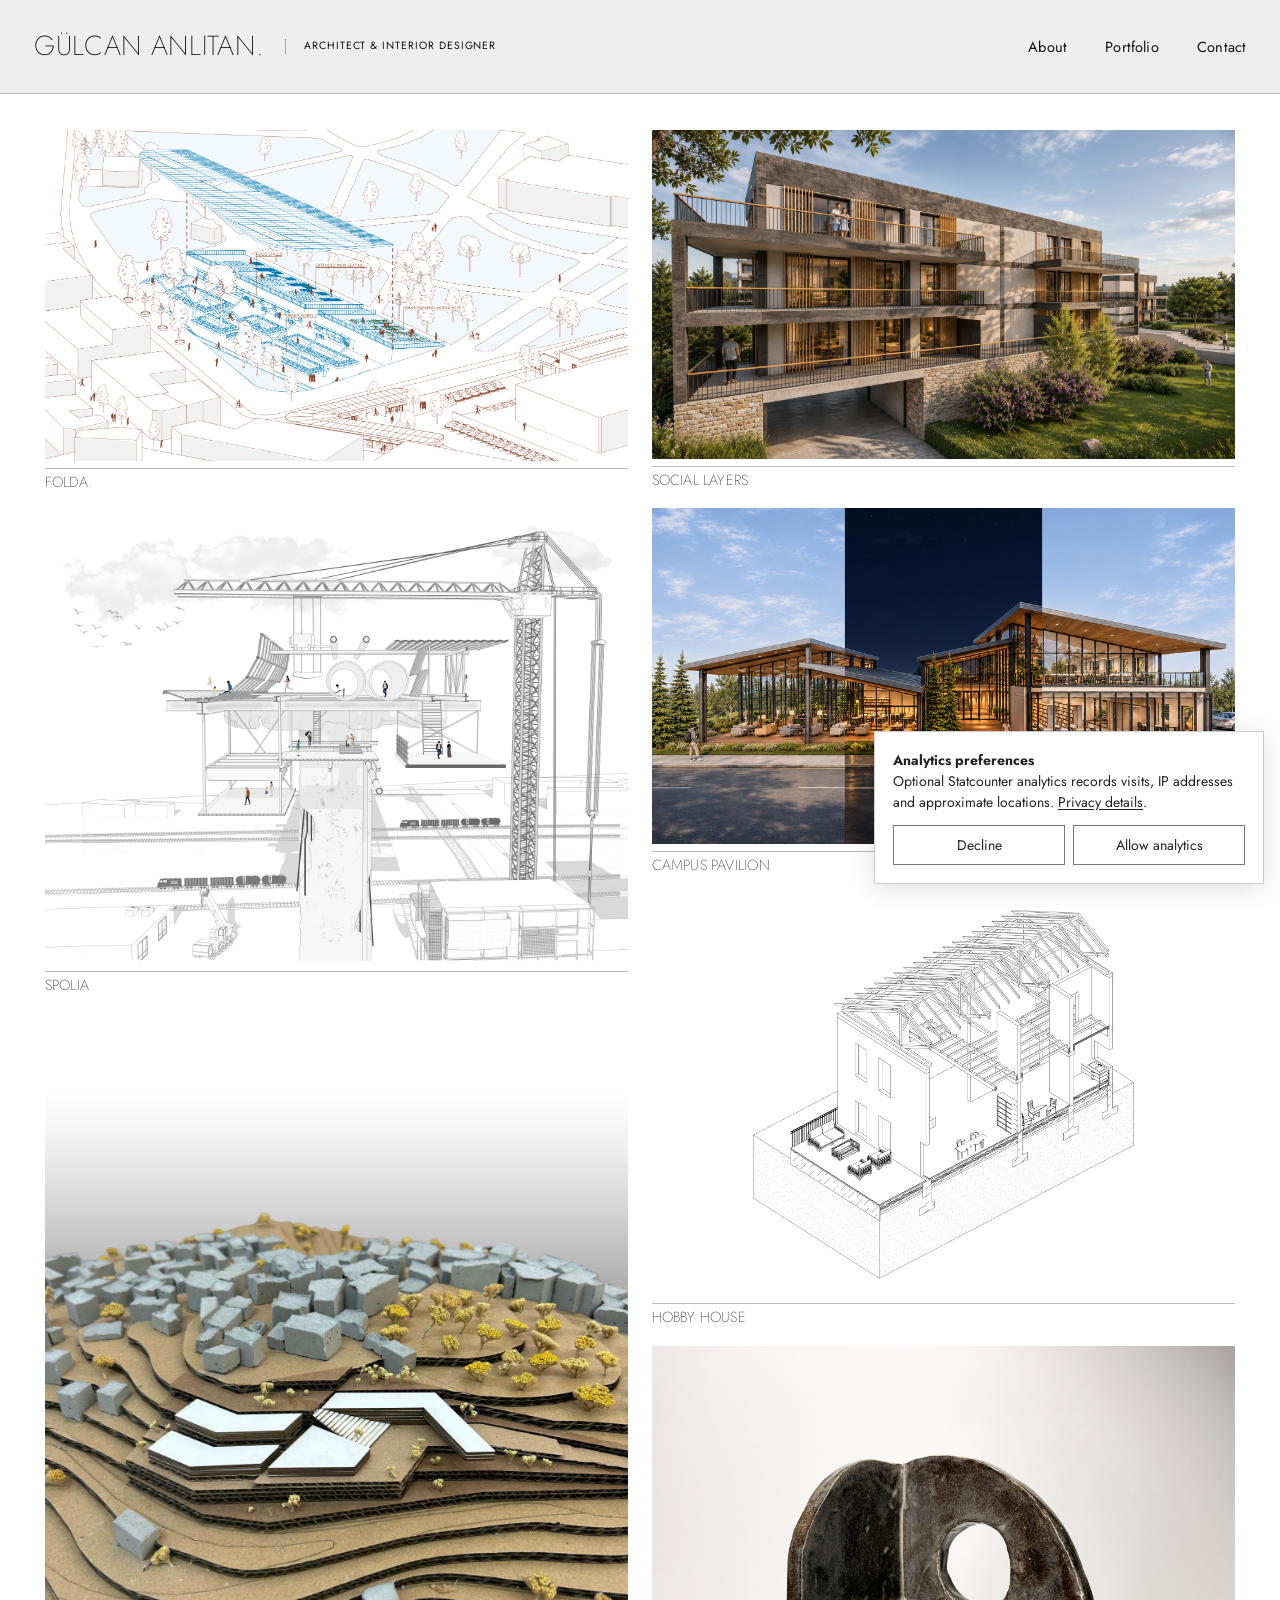
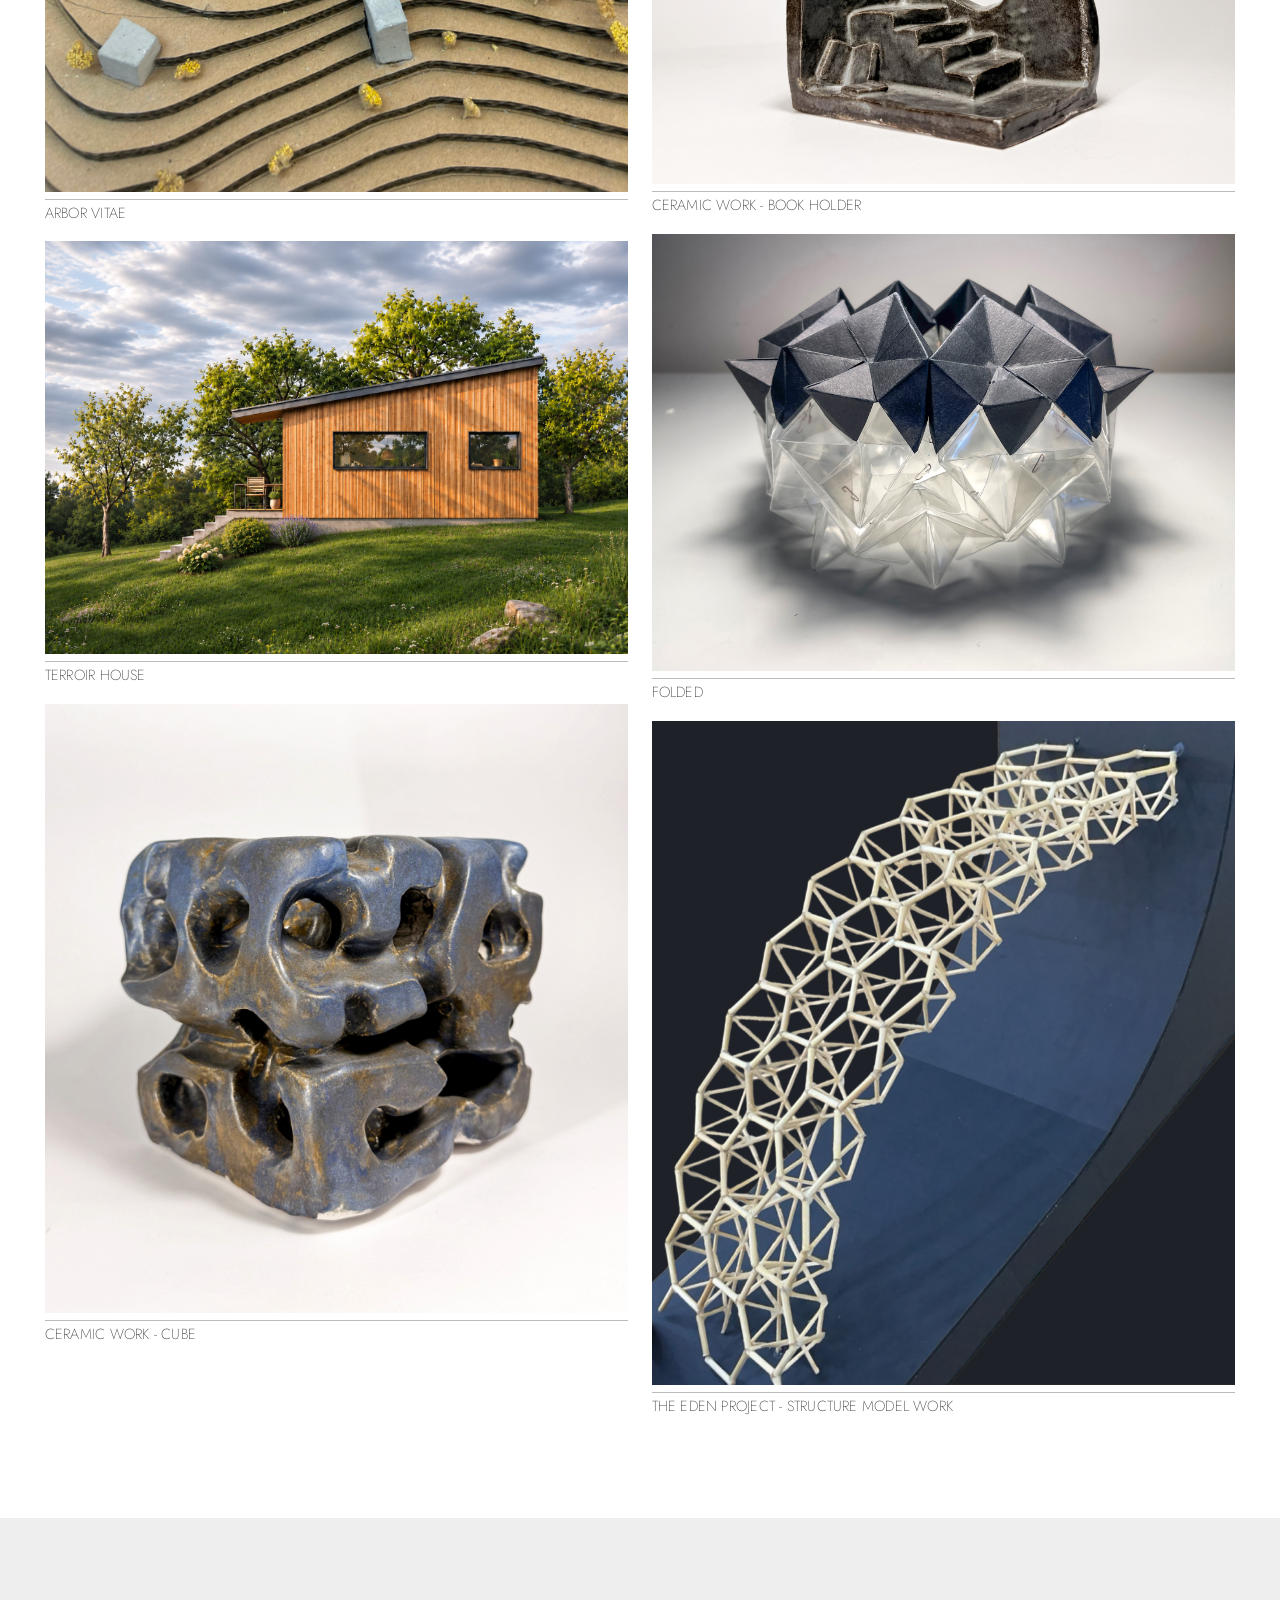
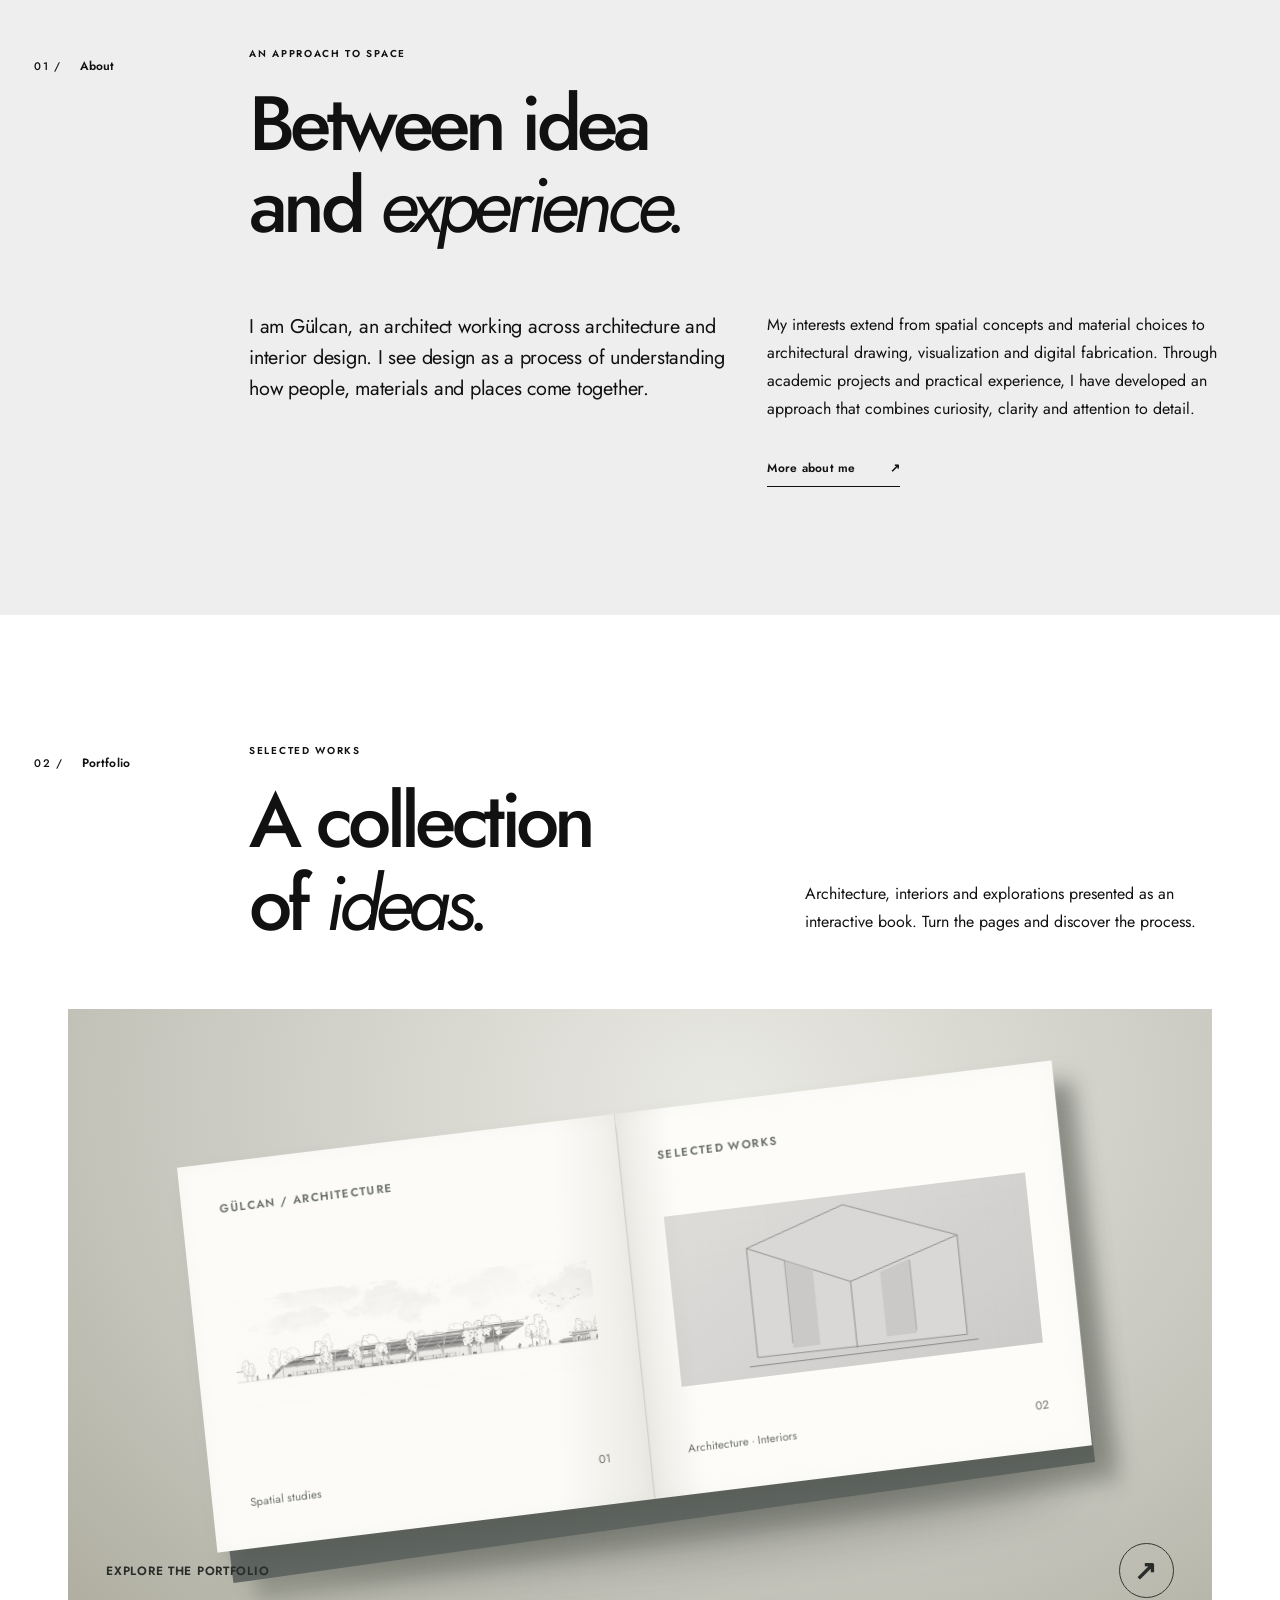
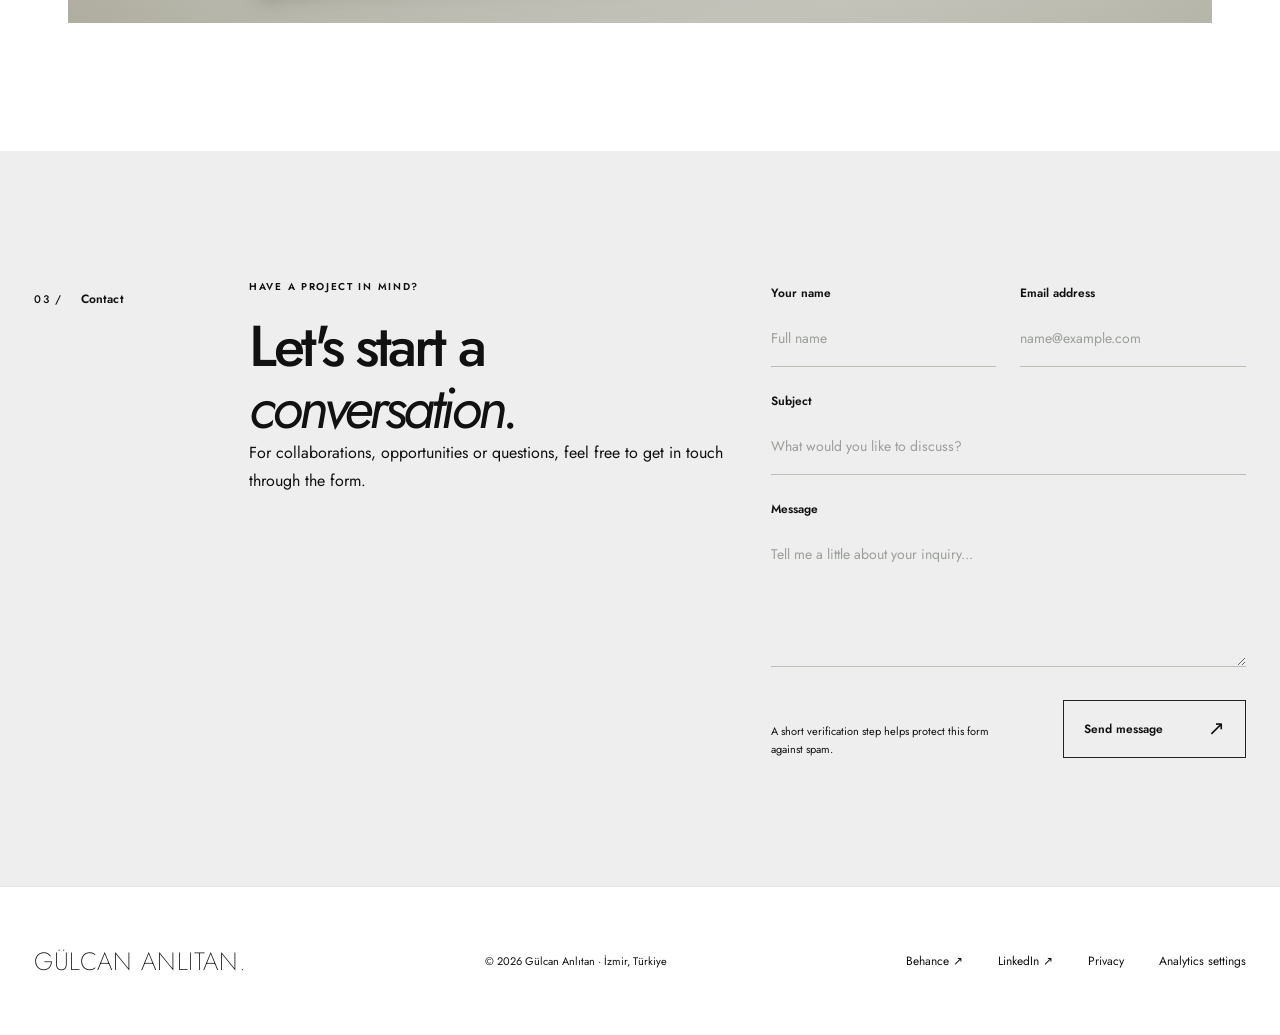
==== index.html @ 563dfd61 "Publish website from 78c0eea72210" ====
<!doctype html>
<html lang="en"><head>
<meta charset="utf-8"><meta name="viewport" content="width=device-width,initial-scale=1">
<meta name="theme-color" content="#eeeeee">
<meta name="description" content="Gülcan Anlıtan is an architect and interior designer based in İzmir, Türkiye. Explore selected architectural projects, interior design and her portfolio.">
<link rel="canonical" href="https://gulcan.net/">
<title>Gülcan Anlıtan | Architect &amp; Interior Designer</title>
<link rel="icon" type="image/svg+xml" href="/assets/favicon.svg">
<link rel="stylesheet" href="/assets/style.css">
<link rel="stylesheet" href="/assets/editorial.css">
<link rel="stylesheet" href="/assets/projects-grid.css">
<script defer src="/assets/script.js"></script>

<!-- GitHub Pages publishing pipeline verified via source repository. -->
<link rel="stylesheet" href="/assets/analytics-consent.css">
<!-- Statcounter: initialized only after optional analytics consent -->
<script>
var sc_project=13372680;
var sc_invisible=1;
var sc_security="af13d25f";
function initStatCounter() {
  if (window.statCounterInitialized) return;
  window.statCounterInitialized = true;
  var script = document.createElement("script");
  script.src = "https://www.statcounter.com/counter/counter.js";
  script.async = true;
  document.head.appendChild(script);
}
</script>
<script defer src="/assets/analytics-consent.js"></script>
</head>
<body class="editorial-site home-projects">
<a class="skip" href="#main">Skip to content</a>
<header class="ed-header" id="top"><nav class="ed-container ed-nav" aria-label="Main navigation">
<a class="ed-identity" href="/" aria-label="Gülcan Anlıtan — Home"><strong>GÜLCAN ANLITAN<span>.</span></strong><span class="ed-role">Architect &amp; Interior Designer</span></a>
<div class="nav-links ed-nav-links" id="main-nav"><a href="/about/">About</a><a href="/portfolio/">Portfolio</a><a href="#contact">Contact</a></div>
<button class="menu-button ed-menu-button" type="button" aria-label="Open menu" aria-controls="main-nav" aria-expanded="false">☰</button>
</nav></header>
<main id="main">
<section class="pg-section" aria-label="Selected architectural projects">
<div class="ed-container">
<div class="pg-gallery">
<div class="pg-column pg-column--left">
<figure class="pg-card" style="--pg-mobile-order:1">
<div class="pg-card__media">
<img class="pg-card__image" src="/projects/folda/grid.png" alt="Folda. project image" loading="eager" decoding="async" fetchpriority="high">
<div class="pg-card__draft" aria-hidden="true"><span class="top"></span><span class="right"></span><span class="bottom"></span><span class="left"></span><span class="crosshair"></span></div>
<div class="pg-card__overlay" aria-hidden="true"><span class="pg-card__overlay-name">Folda.</span></div>
</div>
<figcaption class="pg-card__caption"><h3 class="pg-card__name">Folda.</h3></figcaption>
</figure>
<figure class="pg-card" style="--pg-mobile-order:3">
<div class="pg-card__media">
<img class="pg-card__image" src="/projects/spolia/grid.png" alt="Spolia project image" loading="lazy" decoding="async">
<div class="pg-card__draft" aria-hidden="true"><span class="top"></span><span class="right"></span><span class="bottom"></span><span class="left"></span><span class="crosshair"></span></div>
<div class="pg-card__overlay" aria-hidden="true"><span class="pg-card__overlay-name">Spolia</span></div>
</div>
<figcaption class="pg-card__caption"><h3 class="pg-card__name">Spolia</h3></figcaption>
</figure>
<figure class="pg-card" style="--pg-mobile-order:5">
<div class="pg-card__media">
<img class="pg-card__image" src="/projects/arbor%20vitae/grid.png" alt="Arbor Vitae project image" loading="lazy" decoding="async">
<div class="pg-card__draft" aria-hidden="true"><span class="top"></span><span class="right"></span><span class="bottom"></span><span class="left"></span><span class="crosshair"></span></div>
<div class="pg-card__overlay" aria-hidden="true"><span class="pg-card__overlay-name">Arbor Vitae</span></div>
</div>
<figcaption class="pg-card__caption"><h3 class="pg-card__name">Arbor Vitae</h3></figcaption>
</figure>
<figure class="pg-card" style="--pg-mobile-order:7">
<div class="pg-card__media">
<img class="pg-card__image" src="/projects/terroir%20house/grid.png" alt="Terroir House project image" loading="lazy" decoding="async">
<div class="pg-card__draft" aria-hidden="true"><span class="top"></span><span class="right"></span><span class="bottom"></span><span class="left"></span><span class="crosshair"></span></div>
<div class="pg-card__overlay" aria-hidden="true"><span class="pg-card__overlay-name">Terroir House</span></div>
</div>
<figcaption class="pg-card__caption"><h3 class="pg-card__name">Terroir House</h3></figcaption>
</figure>
<figure class="pg-card" style="--pg-mobile-order:9">
<div class="pg-card__media">
<img class="pg-card__image" src="/projects/ceramic%20work%20cube/grid.jpg" alt="Ceramic Work - Cube project image" loading="lazy" decoding="async">
<div class="pg-card__draft" aria-hidden="true"><span class="top"></span><span class="right"></span><span class="bottom"></span><span class="left"></span><span class="crosshair"></span></div>
<div class="pg-card__overlay" aria-hidden="true"><span class="pg-card__overlay-name">Ceramic Work - Cube</span></div>
</div>
<figcaption class="pg-card__caption"><h3 class="pg-card__name">Ceramic Work - Cube</h3></figcaption>
</figure>
</div>
<div class="pg-column pg-column--right">
<figure class="pg-card" style="--pg-mobile-order:2">
<div class="pg-card__media">
<img class="pg-card__image" src="/projects/social%20layers/grid.png" alt="Social Layers project image" loading="eager" decoding="async">
<div class="pg-card__draft" aria-hidden="true"><span class="top"></span><span class="right"></span><span class="bottom"></span><span class="left"></span><span class="crosshair"></span></div>
<div class="pg-card__overlay" aria-hidden="true"><span class="pg-card__overlay-name">Social Layers</span></div>
</div>
<figcaption class="pg-card__caption"><h3 class="pg-card__name">Social Layers</h3></figcaption>
</figure>
<figure class="pg-card" style="--pg-mobile-order:4">
<div class="pg-card__media">
<img class="pg-card__image" src="/projects/campus%20pavilion/grid.png" alt="Campus Pavilion project image" loading="lazy" decoding="async">
<div class="pg-card__draft" aria-hidden="true"><span class="top"></span><span class="right"></span><span class="bottom"></span><span class="left"></span><span class="crosshair"></span></div>
<div class="pg-card__overlay" aria-hidden="true"><span class="pg-card__overlay-name">Campus Pavilion</span></div>
</div>
<figcaption class="pg-card__caption"><h3 class="pg-card__name">Campus Pavilion</h3></figcaption>
</figure>
<figure class="pg-card" style="--pg-mobile-order:6">
<div class="pg-card__media">
<img class="pg-card__image" src="/projects/hobby%20house/grid.png" alt="Hobby House project image" loading="lazy" decoding="async">
<div class="pg-card__draft" aria-hidden="true"><span class="top"></span><span class="right"></span><span class="bottom"></span><span class="left"></span><span class="crosshair"></span></div>
<div class="pg-card__overlay" aria-hidden="true"><span class="pg-card__overlay-name">Hobby House</span></div>
</div>
<figcaption class="pg-card__caption"><h3 class="pg-card__name">Hobby House</h3></figcaption>
</figure>
<figure class="pg-card" style="--pg-mobile-order:8">
<div class="pg-card__media">
<img class="pg-card__image" src="/projects/ceramic%20work%20book%20holder/grid.jpg" alt="Ceramic Work - Book Holder project image" loading="lazy" decoding="async">
<div class="pg-card__draft" aria-hidden="true"><span class="top"></span><span class="right"></span><span class="bottom"></span><span class="left"></span><span class="crosshair"></span></div>
<div class="pg-card__overlay" aria-hidden="true"><span class="pg-card__overlay-name">Ceramic Work - Book Holder</span></div>
</div>
<figcaption class="pg-card__caption"><h3 class="pg-card__name">Ceramic Work - Book Holder</h3></figcaption>
</figure>
<figure class="pg-card" style="--pg-mobile-order:10">
<div class="pg-card__media">
<img class="pg-card__image" src="/projects/folded/grid.png" alt="Folded project image" loading="lazy" decoding="async">
<div class="pg-card__draft" aria-hidden="true"><span class="top"></span><span class="right"></span><span class="bottom"></span><span class="left"></span><span class="crosshair"></span></div>
<div class="pg-card__overlay" aria-hidden="true"><span class="pg-card__overlay-name">Folded</span></div>
</div>
<figcaption class="pg-card__caption"><h3 class="pg-card__name">Folded</h3></figcaption>
</figure>
<figure class="pg-card" style="--pg-mobile-order:11">
<div class="pg-card__media">
<img class="pg-card__image" src="/projects/the%20eden%20project/grid.png" alt="The Eden Project - Structure Model Work project image" loading="lazy" decoding="async">
<div class="pg-card__draft" aria-hidden="true"><span class="top"></span><span class="right"></span><span class="bottom"></span><span class="left"></span><span class="crosshair"></span></div>
<div class="pg-card__overlay" aria-hidden="true"><span class="pg-card__overlay-name">The Eden Project - Structure Model Work</span></div>
</div>
<figcaption class="pg-card__caption"><h3 class="pg-card__name">The Eden Project - Structure Model Work</h3></figcaption>
</figure>
</div>
</div>
</div>
</section>
<section class="ed-about ed-section" id="about" aria-labelledby="about-title">
<div class="ed-container ed-section-grid"><div class="ed-label"><span class="ed-index">01 /</span><span>About</span></div>
<div class="ed-section-content">
<p class="ed-overline">An approach to space</p>
<h1 id="about-title">Between idea<br>and <em>experience.</em></h1>
<div class="ed-about-detail">
<p class="ed-lead">I am Gülcan, an architect working across architecture and interior design. I see design as a process of understanding how people, materials and places come together.</p>
<div><p>My interests extend from spatial concepts and material choices to architectural drawing, visualization and digital fabrication. Through academic projects and practical experience, I have developed an approach that combines curiosity, clarity and attention to detail.</p>
<a class="ed-inline-link" href="/about/">More about me <span aria-hidden="true">↗</span></a></div>
</div></div></div>
</section>
<section class="ed-portfolio ed-section" id="portfolio" aria-labelledby="portfolio-title">
<div class="ed-container"><div class="ed-section-grid"><div class="ed-label"><span class="ed-index">02 /</span><span>Portfolio</span></div><div class="ed-section-content">
<div class="ed-portfolio-heading"><div><p class="ed-overline">Selected works</p><h2 id="portfolio-title">A collection<br>of <em>ideas.</em></h2></div><p>Architecture, interiors and explorations presented as an interactive book. Turn the pages and discover the process.</p></div>
</div></div>
<div class="ed-portfolio-showcase">
<a class="ed-book-link" href="/portfolio/" aria-label="Open the interactive architecture portfolio">
<div class="ed-book-scene" aria-hidden="true">
<div class="ed-book-shadow"></div>
<div class="ed-book-back"></div>
<div class="ed-book-pages">
<div class="ed-book-page ed-book-left"><span class="ed-book-kicker">GÜLCAN / ARCHITECTURE</span><img src="/assets/anasayfaresim.jpg" width="2048" height="635" alt="" loading="lazy"><span class="ed-book-caption">Spatial studies <i>01</i></span></div>
<div class="ed-book-page ed-book-right"><span class="ed-book-kicker">SELECTED WORKS</span><img src="/assets/project-knowledge.svg" alt="" loading="lazy"><span class="ed-book-caption">Architecture · Interiors <i>02</i></span></div>
</div>
</div>
<div class="ed-book-overlay"><span>Explore the portfolio</span><span class="ed-book-arrow" aria-hidden="true">↗</span></div>
</a>
</div></div>
</section>
<section class="ed-contact ed-section" id="contact" aria-labelledby="contact-title"><div class="ed-container ed-section-grid">
<div class="ed-label"><span class="ed-index">03 /</span><span>Contact</span></div>
<div class="ed-section-content ed-contact-content">
<div><p class="ed-overline">Have a project in mind?</p><h2 id="contact-title">Let's start a<br><em>conversation.</em></h2><p class="ed-contact-intro">For collaborations, opportunities or questions, feel free to get in touch through the form.</p></div>
<form class="ed-contact-form" method="POST" action="https://form.gulcan.net/send.php">
<input type="text" name="_honey" class="ed-honey" tabindex="-1" autocomplete="off" aria-hidden="true">
<div class="ed-form-pair"><label>Your name <input type="text" name="name" placeholder="Full name" maxlength="120" required autocomplete="name"></label><label>Email address <input type="email" name="email" placeholder="name@example.com" maxlength="200" required autocomplete="email"></label></div>
<label>Subject <input type="text" name="subject" placeholder="What would you like to discuss?" maxlength="150" required></label>
<label>Message <textarea name="message" rows="5" placeholder="Tell me a little about your inquiry..." maxlength="4000" required></textarea></label>
<div class="ed-form-bottom"><p>A short verification step helps protect this form against spam.</p><button type="submit">Send message <span aria-hidden="true">↗</span></button></div>
</form>
</div></div></section>
</main>
<footer class="ed-footer"><div class="ed-container ed-footer-content"><a class="ed-footer-brand" href="#top">GÜLCAN ANLITAN.</a><span>© 2026 Gülcan Anlıtan · İzmir, Türkiye</span><div class="ed-footer-links"><a href="https://www.behance.net/glcananltan" target="_blank" rel="noopener noreferrer">Behance ↗</a><a href="https://www.linkedin.com/in/g%C3%BClcan-anl%C4%B1tan-895337190/" target="_blank" rel="noopener noreferrer">LinkedIn ↗</a><a href="/privacy/">Privacy</a><button type="button" class="analytics-settings" data-analytics-settings hidden>Analytics settings</button></div></div></footer>

<!-- Cloudflare Web Analytics --><script type='module' src='https://static.cloudflareinsights.com/beacon.min.js' data-cf-beacon='{"token": "785a4017461b4b3585a6602a32527442"}'></script><!-- End Cloudflare Web Analytics -->
</body></html>
---- assets/style.css ----
@import url('https://fonts.googleapis.com/css2?family=Jost:ital,wght@0,200..800;1,200..800&display=swap');
:root{--bg:#f5f4ef;--ink:#202722;--muted:#6e756d;--line:#dadcd5;--accent:#81937f;--pad:clamp(22px,4vw,76px)}
*{box-sizing:border-box}html{scroll-behavior:smooth}body{margin:0;background:var(--bg);color:var(--ink);font-family:"Jost",Arial,sans-serif;-webkit-font-smoothing:antialiased}img{display:block;max-width:100%}a{color:inherit;text-decoration:none}button{font:inherit;cursor:pointer}h1,h2,h3,p,figure{margin-top:0}.accent{color:var(--accent)}.container{width:min(100%,1440px);margin:auto;padding-inline:var(--pad)}.skip{position:absolute;left:-10000px;top:5px;background:white;padding:12px;z-index:100}.skip:focus{left:8px}.site-header{position:relative;z-index:20;background:var(--bg)}.nav{display:flex;align-items:center;justify-content:space-between;gap:30px;min-height:98px;border-bottom:1px solid var(--line)}.wordmark{font-family:"Jost",Arial,sans-serif;font-size:24px;letter-spacing:-1.5px;font-weight:700;white-space:nowrap}.nav-links{display:flex;align-items:center;gap:clamp(24px,3vw,52px)}.nav-links a,.nav-portfolio{font-size:11px;text-transform:uppercase;font-weight:700;letter-spacing:.14em}.nav-links a{color:var(--muted)}.nav-links a:hover,.nav-links a[aria-current="page"]{color:var(--ink)}.nav-portfolio{padding:13px 15px;border:1px solid var(--ink);white-space:nowrap}.nav-portfolio:hover{background:var(--ink);color:var(--bg)}.menu-button{display:none;border:0;background:transparent;font-size:24px;width:44px;height:44px}.eyebrow{display:inline-flex;align-items:center;gap:12px;text-transform:uppercase;letter-spacing:.2em;font-weight:700;font-size:10px}.eyebrow:before{content:"";display:block;width:23px;height:1px;background:currentColor}.hero{padding-top:clamp(80px,10vw,150px)}.hero h1,.inner-hero h1{font:400 clamp(66px,9.6vw,155px)/.98 "Jost",sans-serif;letter-spacing:-.07em;margin:26px 0}.hero h1 em,.inner-hero h1 em,.portfolio-feature h2 em{color:var(--accent);font-weight:400}.hero-bottom{display:flex;justify-content:space-between;gap:30px;align-items:flex-end;margin:40px 0 70px}.hero-bottom p{max-width:380px;color:var(--muted);font-size:14px;line-height:1.9;margin:0}.text-link{display:inline-flex;align-items:center;gap:24px;font-size:11px;text-transform:uppercase;letter-spacing:.12em;font-weight:700;padding-bottom:11px;border-bottom:1px solid currentColor;white-space:nowrap}.text-link span{font-size:19px;font-weight:400;transition:transform .2s}.text-link:hover span{transform:translate(5px,-3px)}.hero-image{height:clamp(340px,55vw,755px);background:#d6d9cf;position:relative;overflow:hidden;margin:0}.hero-image img{height:100%;width:100%;object-fit:cover}.hero-image figcaption{position:absolute;bottom:22px;left:25px;color:#f5f4ef;background:#28372edc;font-size:10px;padding:13px 16px;letter-spacing:.12em;text-transform:uppercase}.section{padding-top:clamp(100px,11vw,170px)}.section.compact{padding-top:45px}.section-head{display:flex;justify-content:space-between;align-items:flex-end;border-top:1px solid var(--line);padding-top:24px;margin-bottom:52px}.section-head h2,.contact h2{font:400 clamp(56px,6vw,95px)/1.05 "Jost",sans-serif;letter-spacing:-.055em;margin:22px 0 0}.section-head small{font-size:11px;color:var(--muted);text-transform:uppercase;letter-spacing:.1em}.projects-grid{display:grid;grid-template-columns:repeat(2,minmax(0,1fr));gap:72px 30px}.project-card:first-child{grid-column:span 2}.project-image{position:relative;background:#d6d9cf;overflow:hidden;aspect-ratio:1.26}.project-card:first-child .project-image{aspect-ratio:1.95}.project-image img{height:100%;width:100%;object-fit:cover;transition:transform .7s}.project-card:hover .project-image img{transform:scale(1.035)}.image-arrow{position:absolute;bottom:19px;right:20px;background:var(--bg);display:grid;place-items:center;font-size:22px;width:43px;height:43px}.project-caption{display:flex;justify-content:space-between;gap:20px;padding-top:19px}.project-caption h3{font:400 clamp(28px,3vw,44px)/1.2 "Jost",sans-serif;letter-spacing:-.045em;margin:0 0 8px}.project-caption span,.project-caption small{font-size:11px;color:var(--muted);text-transform:uppercase;letter-spacing:.1em}.approach{display:grid;grid-template-columns:1fr 1.65fr;gap:55px;border-top:1px solid var(--line);padding-top:30px}.approach h2{font:400 clamp(33px,4vw,64px)/1.2 "Jost",sans-serif;letter-spacing:-.05em}.approach h2 em{color:var(--accent)}.approach p{color:var(--muted);max-width:590px;font-size:15px;line-height:1.9;margin:30px 0}.portfolio-feature{background:#29362d;color:#f4f3ed;margin-top:clamp(105px,12vw,185px)}.feature-grid{display:grid;grid-template-columns:1fr 1fr;align-items:center;gap:8vw;padding-block:clamp(75px,10vw,145px)}.portfolio-feature h2{font:400 clamp(64px,7.5vw,116px)/1.04 "Jost",sans-serif;letter-spacing:-.06em;margin:32px 0}.portfolio-feature h2 em{color:#b8c9af}.portfolio-feature p{font-size:14px;line-height:1.85;color:#c1cbbf;max-width:410px}.portfolio-feature .text-link{margin-top:28px}.cover-stack{height:440px;position:relative;perspective:1100px}.cover{position:absolute;top:4%;left:15%;width:65%;height:88%;background:#e8e8df;color:#243227;padding:28px;box-shadow:10px 20px 38px #0a150d68;display:flex;flex-direction:column;justify-content:space-between;transform:rotate(-9deg)}.cover:nth-child(2){background:#c4cbbf;transform:translateX(22%) rotate(8deg)}.cover h3{font:400 clamp(31px,4vw,58px)/1 "Jost",sans-serif;letter-spacing:-.06em;margin:0}.cover small{font-size:11px;letter-spacing:.12em;font-weight:700}.cover img{height:47%;width:100%;object-fit:cover}.contact{padding-bottom:140px}.contact>p{font:400 clamp(29px,4vw,55px)/1.3 "Jost",sans-serif;margin:40px 0}.note{color:var(--muted);font-size:12px;line-height:1.7;margin-top:45px}.footer{border-top:1px solid var(--line)}.foot{display:flex;align-items:center;justify-content:space-between;gap:25px;padding-block:35px 48px;color:var(--muted);font-size:11px}.foot-links{display:flex;gap:24px}.inner-hero{padding-top:clamp(75px,9vw,128px);padding-bottom:65px}.inner-hero p{font-size:15px;line-height:1.85;color:var(--muted);max-width:620px}.inner-hero h1{font-size:clamp(72px,10vw,148px)}.about-grid{display:grid;grid-template-columns:1fr 1fr;align-items:center;gap:8%;padding-top:20px}.about-grid img{width:100%;height:680px;object-fit:cover;background:#e4e3d9}.about-grid h2{font:400 clamp(33px,4vw,64px)/1.2 "Jost",sans-serif;letter-spacing:-.045em;margin:28px 0}.about-grid p{font-size:15px;line-height:1.9;color:var(--muted)}.about-grid .text-link{margin-top:30px}.detail{padding-bottom:140px}.detail>img{width:100%;max-height:800px;object-fit:cover;background:#d5d9cb}.detail-bottom{border-top:1px solid var(--line);padding:35px 0;display:flex;justify-content:space-between;gap:30px}.detail-bottom p{max-width:630px;color:var(--muted);line-height:1.8;font-size:14px}.portfolio-intro h1{font-size:clamp(70px,9vw,130px)}.reader-section{background:#e4e6dc;padding:clamp(35px,6vw,75px) var(--pad)}.reader-shell{max-width:1120px;margin:auto}.reader-top{display:flex;justify-content:space-between;align-items:center;gap:20px;margin-bottom:28px;font-size:11px;color:#697467;text-transform:uppercase;letter-spacing:.12em}.reader-top a{border-bottom:1px solid;padding-bottom:8px}.reader-top [hidden]{display:none}.book{aspect-ratio:1.57;display:grid;grid-template-columns:1fr 1fr;position:relative;background:#cccfc3;box-shadow:0 27px 55px #4450443d;perspective:1600px}.book:after{content:"";position:absolute;top:0;bottom:0;left:50%;transform:translateX(-50%);width:22px;background:linear-gradient(90deg,transparent,#5f665d28,transparent);pointer-events:none}.book-page{min-width:0;overflow:hidden;background:#f8f6ef;height:100%}.book-page+.book-page{border-left:1px solid #dfdcd0}.demo-page{height:100%;display:flex;flex-direction:column;justify-content:space-between;gap:12px;padding:clamp(20px,4vw,55px)}.demo-page small{font-size:clamp(7px,.8vw,11px);letter-spacing:.16em}.demo-page h3{font:400 clamp(27px,4vw,61px)/1.1 "Jost",sans-serif;letter-spacing:-.055em;margin:0}.demo-page img{width:100%;height:50%;object-fit:cover}.demo-page .page-foot{display:flex;justify-content:space-between;font-size:10px;color:#6a7669}.demo-page.cover{background:#dce3d7}.demo-page.blank{background:#ecece5}.book-page canvas{width:100%;height:100%;object-fit:contain;background:#fff}.book.flipping .book-page:last-child{animation:page-turn .42s ease-in-out}@keyframes page-turn{0%{transform:scaleX(1)}45%{transform:scaleX(.88);filter:brightness(.91)}100%{transform:scaleX(1)}}.reader-controls{display:flex;justify-content:space-between;align-items:center;gap:18px;margin-top:26px}.reader-controls button{padding:14px 18px;background:transparent;border:1px solid #a4aca0;font-size:11px;text-transform:uppercase;letter-spacing:.1em}.reader-controls button:disabled{opacity:.3;cursor:default}.reader-controls span{font-size:12px;color:#687568;letter-spacing:.1em}.reader-help{text-align:center;font-size:12px;color:#6b7569;margin:19px 0 0}.reader-about{padding-block:90px 130px;display:grid;grid-template-columns:1fr 1fr;gap:60px}.reader-about h2{font:400 clamp(34px,4vw,60px)/1.2 "Jost",sans-serif;letter-spacing:-.05em;margin:24px 0}.reader-about p{color:var(--muted);font-size:14px;line-height:1.9}.reader-about code{overflow-wrap:anywhere}
@media(max-width:980px){.nav-portfolio{display:none}.about-grid img{height:540px}.cover-stack{height:340px}}
@media(max-width:700px){.nav{min-height:74px}.wordmark{font-size:21px}.menu-button{display:block}.nav-links{display:none;position:absolute;top:73px;left:0;right:0;flex-direction:column;align-items:flex-start;gap:25px;padding:28px var(--pad) 36px;background:var(--bg);box-shadow:0 18px 25px #18271a1c}.nav-links.open{display:flex}.nav-links a{font-size:13px}.hero{padding-top:75px}.hero h1{font-size:clamp(57px,11.7vw,92px)}.hero-bottom{align-items:flex-start;flex-direction:column;margin:32px 0 48px}.hero-image{height:380px}.hero-image figcaption{left:12px;bottom:12px;font-size:9px}.section{padding-top:92px}.section-head h2,.contact h2{font-size:58px}.section-head small{display:none}.projects-grid{grid-template-columns:1fr;gap:50px}.project-card:first-child{grid-column:auto}.project-card:first-child .project-image{aspect-ratio:1.26}.approach{grid-template-columns:1fr;gap:28px}.approach h2{font-size:37px}.portfolio-feature{margin-top:100px}.feature-grid{grid-template-columns:1fr;gap:45px;padding-block:75px}.portfolio-feature h2{font-size:69px}.cover-stack{height:320px}.contact{padding-bottom:95px}.foot{flex-direction:column;align-items:flex-start}.inner-hero{padding-top:72px;padding-bottom:44px}.inner-hero h1{font-size:clamp(66px,12vw,98px)}.about-grid{grid-template-columns:1fr;gap:33px}.about-grid img{height:auto;aspect-ratio:1.1}.about-grid h2{font-size:39px}.detail-bottom{flex-direction:column}.reader-section{padding:28px 15px 45px}.reader-top{flex-direction:column;align-items:flex-start}.book{aspect-ratio:.7;grid-template-columns:1fr}.book:after{display:none}.demo-page{padding:25px}.demo-page h3{font-size:clamp(43px,10vw,65px)}.demo-page small{font-size:10px}.reader-about{grid-template-columns:1fr;gap:12px;padding-block:65px 90px}}
@media(prefers-reduced-motion:reduce){*,*:before,*:after{scroll-behavior:auto!important;animation-duration:.01ms!important;transition-duration:.01ms!important}}
/* A glimpse — homepage */
.glimpse{padding-top:32px;background:#fbfbf9}
.glimpse-top{display:flex;align-items:center;justify-content:space-between;gap:24px;padding-block:18px 4px}
.glimpse-top-note{font-size:10px;font-weight:600;letter-spacing:.14em;text-transform:uppercase;color:var(--muted)}
.glimpse-art-scroll{max-width:1920px;margin:auto;overflow-x:auto;overscroll-behavior-inline:contain}
.glimpse-art{display:block;width:100%;height:auto;mix-blend-mode:multiply}
.glimpse-mobile-hint{display:none}
.glimpse-bottom{display:flex;justify-content:space-between;align-items:center;gap:25px;border-top:1px solid #e6e6e1;padding-block:23px 43px}
.glimpse-bottom p{margin:0;color:var(--muted);font-size:13px}
.approach-section{padding-top:110px}
.glimpse-portfolio{border-top:1px solid var(--line);padding-top:30px;margin-top:115px}
.glimpse-portfolio-layout{display:grid;grid-template-columns:1.15fr .85fr;gap:50px;align-items:end;padding:36px 0 45px}
.glimpse-portfolio h2{font:400 clamp(61px,8vw,120px)/.98 "Jost",sans-serif;letter-spacing:-.065em;margin:0}
.glimpse-portfolio h2 em{color:var(--accent);font-weight:400}
.glimpse-portfolio-layout>div{max-width:350px;justify-self:end}
.glimpse-portfolio-layout p{font-size:14px;line-height:1.9;color:var(--muted);margin:0 0 35px}
@media(max-width:680px){
.glimpse{padding-top:12px}
.glimpse-top{padding-block:24px 16px}
.glimpse-top-note{font-size:9px;letter-spacing:.07em;text-align:right}
.glimpse-art-scroll{overflow-x:auto;overflow-y:hidden;-webkit-overflow-scrolling:touch;scrollbar-width:thin}
.glimpse-art{max-width:none;width:1050px;height:auto}
.glimpse-mobile-hint{display:block;text-align:center;font-size:10px;color:var(--muted);margin:5px 0}
.glimpse-bottom{padding-top:17px;padding-bottom:37px;align-items:flex-start;flex-direction:column;gap:21px}
.glimpse-bottom p{font-size:12px}
.approach-section{padding-top:75px}
.glimpse-portfolio{margin-top:80px}
.glimpse-portfolio-layout{grid-template-columns:1fr;gap:25px;padding-top:31px}
.glimpse-portfolio h2{font-size:69px}
.glimpse-portfolio-layout>div{max-width:none;justify-self:start}
}
/* November 2026 — coherent editorial homepage: paper-white canvas and natural-aspect elevation */
:root {--bg:#fff;--ink:#202124;--muted:#666b6f;--line:#e5e5e5;--accent:#242424;}
body {background:#fff;color:var(--ink);}
.site-header{background:#fff;}
.home-revised .nav{min-height:86px;border-bottom:0;}
.home-revised .wordmark{font-size:23px;letter-spacing:-.065em;font-weight:700;}
.home-revised .nav-links{gap:clamp(25px,3vw,48px);}
.home-revised .nav-links a{font-size:12px;letter-spacing:.015em;text-transform:none;font-weight:500;color:#383838;}
.home-revised .nav-links a:hover,.home-revised .nav-links a:focus-visible{color:#111;text-decoration:underline;text-underline-offset:6px;}
.home-revised .elevation-hero{padding-top:clamp(38px,5vw,90px);padding-bottom:clamp(70px,9vw,160px);}
.home-revised .elevation-artwork{margin-inline:auto;max-width:1440px;min-height:0;background:#fff;}
.home-revised .elevation-artwork img{display:block;width:100%;height:auto;object-fit:contain;object-position:center;image-rendering:auto;max-width:100%;background:#fff;mix-blend-mode:normal;}
.home-revised .elevation-caption{display:flex;justify-content:space-between;gap:20px;margin-top:18px;font-size:11px;letter-spacing:.025em;color:#777;}
.home-revised .home-section{display:grid;grid-template-columns:minmax(135px,25%) 1fr;gap:clamp(25px,5vw,95px);padding-top:35px;padding-bottom:clamp(75px,9vw,130px);border-top:1px solid var(--line);}
.home-revised .home-section-label{display:flex;gap:22px;align-items:baseline;}
.home-revised .home-section-label span{font:500 11px/1.5 "Jost",sans-serif;color:#969696;}
.home-revised .home-section-label h2{font:600 14px/1.5 "Jost",sans-serif;letter-spacing:.005em;margin:0;}
.home-revised .home-section-main{max-width:900px;}
.home-revised .home-statement{font:400 clamp(26px,3vw,44px)/1.28 "Jost",Arial,sans-serif;letter-spacing:-.055em;max-width:820px;margin:0 0 clamp(24px,4vw,44px);}
.home-revised .home-description{font:400 15px/1.9 "Jost",Arial,sans-serif;color:#646464;max-width:540px;margin:0 0 24px;}
.home-revised .home-link{display:inline-flex;align-items:baseline;gap:26px;border-bottom:1px solid #777;padding-bottom:8px;font:500 13px/1.4 "Jost",sans-serif;letter-spacing:0;text-transform:none;white-space:nowrap;color:#252525;transition:gap .2s;}
.home-revised .home-link:hover{gap:35px;}
.home-revised .home-portfolio-row{display:flex;align-items:flex-start;justify-content:space-between;gap:24px;}
.home-revised .home-portfolio-row .home-statement{margin:0;}
.home-revised .home-portfolio-row>div{max-width:340px;}
.home-revised .home-contact-row{display:flex;align-items:flex-start;justify-content:space-between;gap:24px;}
.home-revised .home-contact-row .home-statement{margin:0;}
.home-revised .home-social{display:flex;gap:36px;flex-wrap:wrap;padding-top:8px;}
.home-revised .foot{padding-block:26px 35px;font-size:12px;}
.home-revised .footer{background:#fff;}
@media(max-width:700px){
  .home-revised .nav{min-height:73px;}
  .home-revised .nav-links{top:72px;background:#fff;}
  .home-revised .elevation-hero{padding-top:45px;padding-bottom:90px;}
  .home-revised .elevation-artwork{overflow:hidden;}
  .home-revised .elevation-artwork img{width:100%;height:auto;max-width:100%;object-fit:contain;}
  .home-revised .elevation-caption{margin-top:13px;font-size:10px;}
  .home-revised .home-section{grid-template-columns:1fr;gap:29px;padding-top:24px;padding-bottom:75px;}
  .home-revised .home-statement{font-size:clamp(26px,7vw,39px);margin-bottom:25px;}
  .home-revised .home-description{font-size:14px;}
  .home-revised .home-portfolio-row,.home-revised .home-contact-row{display:block;}
  .home-revised .home-portfolio-row .home-statement,.home-revised .home-contact-row .home-statement{margin-bottom:28px;}
  .home-revised .home-social{gap:25px;}
  .home-revised .foot{gap:12px;}
}
---- assets/editorial.css ----
/* Gülcan — site-wide editorial identity, 2026. */
/* Jost font is loaded once from style.css, included on every page. */
:root{--ed-dark:#242724;--ed-dark-2:#333632;--ed-paper:#eeeae4;--ed-paper-2:#f6f4f1;--ed-text:#292c29;--ed-muted:#6e726c;--ed-line:#d2d2ca;--ed-accent:#8e9283}
html{scroll-behavior:smooth;scroll-padding-top:85px}
body.editorial-site{background:var(--ed-paper);color:var(--ed-text);font-family:"Jost",Arial,sans-serif}
.editorial-site h1,.editorial-site h2,.editorial-site p{margin-top:0}
.ed-container{width:min(100%,1520px);padding-inline:clamp(22px,5vw,88px);margin-inline:auto}
.ed-header{position:relative;background:var(--ed-dark);color:#f5f3ee;z-index:30}
.ed-nav{display:flex;align-items:center;justify-content:space-between;gap:24px;min-height:94px;border-bottom:1px solid #ffffff2a}
.ed-identity{display:flex;align-items:center;gap:24px;white-space:nowrap}
.ed-identity strong{font-family:"Jost",sans-serif;font-size:24px;font-weight:700;letter-spacing:-.055em}
.ed-identity strong span{color:#a9aea1}
.ed-role{padding-left:24px;border-left:1px solid #ffffff47;font-size:10px;color:#dbded6;letter-spacing:.12em;text-transform:uppercase}
.ed-nav-links{display:flex;gap:clamp(22px,3vw,50px);align-items:center}
.ed-nav-links a{font-size:12px;color:#e8e8e1;text-transform:none;letter-spacing:.01em;font-weight:500}
.ed-nav-links a:hover,.ed-nav-links a[aria-current="page"]{color:#fff;text-decoration:underline;text-underline-offset:9px}
.ed-menu-button{display:none;color:inherit}
.ed-hero{background:var(--ed-dark);color:#f0f0eb;padding-bottom:clamp(58px,7.5vw,116px)}
.ed-hero-intro,.ed-hero-end{display:flex;justify-content:space-between;gap:20px;font-size:10px;letter-spacing:.14em;text-transform:uppercase;color:#bec2b8}
.ed-hero-intro{padding-block:clamp(32px,5vw,69px) 26px}
.ed-hero-end{padding-top:18px;align-items:center}
.ed-hero-end span:last-child{font-size:24px;line-height:1}
.ed-hero-print{margin:0;padding:clamp(18px,3vw,48px);background:#fff;box-shadow:0 24px 90px #0b0d0b35}
.ed-image-scroll{width:100%;overflow:auto hidden}
.ed-hero-print img{display:block;width:100%;max-width:100%;height:auto;object-fit:contain;object-position:center;background:#fff;mix-blend-mode:normal}
.ed-section{padding-top:clamp(92px,10vw,160px);padding-bottom:clamp(98px,10vw,165px)}
.ed-section-grid{display:grid;grid-template-columns:minmax(165px,25%) minmax(0,1fr);gap:clamp(25px,4vw,80px)}
.ed-label{display:flex;align-items:baseline;gap:18px;padding-top:11px;font-size:12px;letter-spacing:.015em;font-weight:600}
.ed-index{font-size:11px;letter-spacing:.15em;color:#91958b;font-weight:500}
.ed-overline{font-size:10px;letter-spacing:.17em;text-transform:uppercase;font-weight:600;color:#81877c;margin-bottom:22px}
.ed-section-content h1,.ed-section-content h2,.ed-inner-title{font-family:"Jost",Arial,sans-serif;font-weight:500;line-height:1.07;font-size:clamp(47px,6vw,93px);letter-spacing:-.06em;margin:0}
.ed-section-content h1 em,.ed-section-content h2 em,.ed-inner-title em{font-family:"Jost",sans-serif;font-weight:400;letter-spacing:-.07em}
.ed-about{background:var(--ed-paper-2)}
.ed-about-detail{display:grid;grid-template-columns:1.1fr .9fr;gap:clamp(36px,5vw,95px);padding-top:clamp(52px,7vw,115px);align-items:start}
.ed-lead{font-family:"Jost",sans-serif;font-size:clamp(20px,2.1vw,30px);font-weight:400;line-height:1.5;letter-spacing:-.035em;max-width:600px}
.ed-about-detail>div p,.ed-portfolio-heading>p,.ed-contact-intro,.ed-inner-copy{font-size:15px;line-height:1.95;color:#686b65;max-width:510px}
.ed-inline-link{display:inline-flex;gap:34px;align-items:center;margin-top:26px;border-bottom:1px solid currentColor;padding-bottom:9px;font-size:12px;letter-spacing:.02em;font-weight:600}
.ed-inline-link:hover{gap:43px}
.ed-portfolio{background:#dedcd5}
.ed-portfolio-heading{display:flex;justify-content:space-between;align-items:end;gap:60px;margin-bottom:clamp(60px,7vw,110px)}
.ed-portfolio-heading>p{max-width:260px;margin:0 0 7px}
.ed-book-link{display:block;position:relative;color:var(--ed-text);background:#bdbdb5;overflow:hidden;isolation:isolate}
.ed-book-scene{height:clamp(350px,48vw,665px);position:relative;background:radial-gradient(ellipse at 57% 14%,#e9e9e3,#c4c4bb 67%,#aead9f);overflow:hidden;perspective:1600px;transition:background .4s}
.ed-book-shadow{position:absolute;width:68%;height:13%;left:20%;bottom:12%;background:#24262257;filter:blur(31px);transform:rotate(-6deg);border-radius:100%}
.ed-book-back{position:absolute;top:19%;left:12%;width:76%;height:65%;background:#626864;transform:rotate(-7deg) skewY(-1deg);box-shadow:22px 21px 20px #55594f61}
.ed-book-pages{position:absolute;top:17%;left:11%;width:77%;height:63%;display:grid;grid-template-columns:1fr 1fr;transform:rotate(-6deg) skewY(-1deg);filter:drop-shadow(16px 21px 12px #4a4e464f);transition:transform .65s cubic-bezier(.2,.8,.2,1)}
.ed-book-link:hover .ed-book-pages,.ed-book-link:focus-visible .ed-book-pages{transform:rotate(-3deg) skewY(-1deg) translateY(-10px)}
.ed-book-page{min-width:0;display:flex;flex-direction:column;justify-content:space-between;gap:10px;background:#fdfcf9;padding:clamp(16px,3vw,48px);box-shadow:inset 0 0 18px #a5a8a213}
.ed-book-left{border-right:1px solid #d9d9d4;background:linear-gradient(95deg,#fcfbf8 80%,#eae9e3)}
.ed-book-right{background:linear-gradient(90deg,#eceae5,#fdfcf9 12%)}
.ed-book-kicker{font-size:clamp(7px,.9vw,12px);letter-spacing:.12em;color:#6b716a;font-weight:600}
.ed-book-page img{height:55%;width:100%;object-fit:contain;mix-blend-mode:multiply}
.ed-book-right img{object-fit:cover;filter:grayscale(1) contrast(.9);opacity:.85}
.ed-book-caption{display:flex;justify-content:space-between;gap:10px;font-size:clamp(7px,.9vw,12px);color:#6b6f69}
.ed-book-caption i{font-style:normal}
.ed-book-overlay{position:absolute;bottom:25px;left:clamp(24px,3vw,44px);right:clamp(24px,3vw,44px);display:flex;justify-content:space-between;align-items:center;font-size:12px;letter-spacing:.06em;text-transform:uppercase;font-weight:600}
.ed-book-arrow{display:grid;place-items:center;width:55px;height:55px;border:1px solid #343830;border-radius:50%;font-size:27px;transition:transform .3s,background .3s,color .3s}
.ed-book-link:hover .ed-book-arrow{transform:rotate(45deg);background:#272b26;color:#fff}
.ed-contact{background:var(--ed-paper-2)}
.ed-contact-content{display:grid;grid-template-columns:minmax(250px,.75fr) minmax(0,1fr);gap:clamp(45px,6vw,100px)}
.ed-contact-content h2{font-size:clamp(46px,4.5vw,74px)}
.ed-contact-intro{margin-top:31px}
.ed-contact-intro a{color:var(--ed-text);border-bottom:1px solid}
.ed-contact-form{display:flex;flex-direction:column;gap:25px;padding-top:5px}
.ed-contact-form label{font-size:12px;font-weight:600;display:block}
.ed-contact-form input:not([type=hidden]),.ed-contact-form textarea{margin-top:12px;display:block;width:100%;border:0;border-bottom:1px solid #bdbeb6;border-radius:0;padding:14px 0 17px;background:transparent;font:400 14px/1.5 "Jost",Arial,sans-serif;color:#252924;outline:0;resize:vertical}
.ed-contact-form input:not([type=hidden]):focus,.ed-contact-form textarea:focus{border-color:#292f2b;box-shadow:0 1px 0 #292f2b}
.ed-contact-form input::placeholder,.ed-contact-form textarea::placeholder{color:#9b9f99}
.ed-form-pair{display:grid;grid-template-columns:1fr 1fr;gap:24px}
.ed-contact-form .ed-honey{position:absolute;left:-9999px;opacity:0;width:1px;height:1px;pointer-events:none}
.ed-form-bottom{display:flex;align-items:end;justify-content:space-between;gap:30px;padding-top:8px}
.ed-form-bottom p{font-size:11px;line-height:1.65;color:#858982;max-width:250px;margin:0}
.ed-form-bottom button{border:0;background:#292e29;color:#fff;display:inline-flex;justify-content:space-between;align-items:center;gap:45px;padding:18px 20px;font:600 12px/1 "Jost",Arial,sans-serif;white-space:nowrap}
.ed-form-bottom button:hover{background:#4a514a}
.ed-form-bottom button span{font-size:20px;font-weight:400}
.ed-footer{background:var(--ed-dark);color:#eff0ea}
.ed-footer-content{min-height:148px;display:flex;justify-content:space-between;align-items:center;gap:28px}
.ed-footer-brand{font-family:"Jost",sans-serif;font-weight:700;font-size:25px;letter-spacing:-.055em}
.ed-footer-content>span{font-size:11px;color:#b7bdb4}
.ed-footer-links{display:flex;align-items:center;gap:35px;font-size:12px}
.ed-footer-links a:hover{border-bottom:1px solid currentColor}
.editorial-site .inner-hero{padding-top:clamp(75px,9vw,128px)}
.ed-inner{background:var(--ed-paper-2);padding-block:clamp(90px,9vw,140px)}
.ed-inner-grid{display:grid;grid-template-columns:minmax(160px,25%) minmax(0,1fr);gap:clamp(25px,5vw,80px)}
.ed-inner-title{margin-top:16px;margin-bottom:60px}
.ed-inner-copy{max-width:750px;font-size:18px}
.ed-inner-copy p{margin-bottom:24px}
.ed-portfolio-page{background:var(--ed-paper-2)}
.ed-portfolio-page .reader-section{background:#dedcd5}
.ed-portfolio-page .reader-about{padding-top:60px;padding-bottom:100px}
.ed-portfolio-page .reader-section .book{background:#c6c3b9}
.ed-thanks{text-align:center;min-height:65vh;display:flex;flex-direction:column;justify-content:center;align-items:center;gap:30px}
.ed-thanks h1{font:500 clamp(47px,6vw,82px)/1.05 "Jost",sans-serif;letter-spacing:-.07em;margin:0}
.ed-thanks p{max-width:520px;color:#646964;line-height:1.8}
@media(max-width:950px){.ed-section-grid{grid-template-columns:minmax(100px,21%) 1fr}.ed-contact-content{grid-template-columns:1fr}.ed-portfolio-heading{gap:25px}.ed-about-detail{gap:35px}}
@media(max-width:700px){
.ed-nav{min-height:77px}
.ed-identity{gap:14px}
.ed-identity strong{font-size:21px}
.ed-role{padding-left:14px;font-size:8px;letter-spacing:.07em;max-width:145px;white-space:normal}
.ed-menu-button{display:block;background:none;border:0;color:inherit;font-size:24px}
.ed-nav-links{display:none;position:absolute;top:76px;left:0;right:0;padding:30px clamp(22px,5vw,88px);background:var(--ed-dark);flex-direction:column;align-items:flex-start;gap:26px}
.ed-nav-links.open{display:flex}
.ed-nav-links a{font-size:16px}
.ed-hero{padding-bottom:58px}
.ed-hero-intro{padding-block:35px 20px;gap:10px;font-size:8px}
.ed-hero-intro span:last-child{text-align:right}
.ed-hero-print{padding:16px}
.ed-image-scroll{overflow-x:auto;-webkit-overflow-scrolling:touch;scrollbar-width:thin}
.ed-image-scroll img{max-width:none;width:940px;height:auto}
.ed-hero-end{font-size:9px}
.ed-section{padding-block:80px 95px}
.ed-section-grid,.ed-inner-grid{grid-template-columns:1fr;gap:37px}
.ed-label{padding-top:0}
.ed-section-content h1,.ed-section-content h2{font-size:clamp(52px,11.8vw,76px)}
.ed-about-detail{display:block;padding-top:45px}
.ed-lead{margin-bottom:24px}
.ed-portfolio-heading{display:block;margin-bottom:38px}
.ed-portfolio-heading>p{margin-top:25px;max-width:420px}
.ed-book-scene{height:400px}
.ed-book-back{width:88%;left:5%;top:28%;height:46%}
.ed-book-pages{width:90%;left:4%;top:26%;height:48%}
.ed-book-page{padding:14px}
.ed-book-page img{height:54%}
.ed-book-overlay{bottom:17px;left:18px;right:18px}
.ed-book-arrow{width:42px;height:42px;font-size:22px}
.ed-contact-content{gap:45px}
.ed-form-pair{grid-template-columns:1fr;gap:24px}
.ed-form-bottom{align-items:stretch;flex-direction:column;gap:20px}
.ed-form-bottom button{align-self:flex-start}
.ed-footer-content{padding-block:38px;min-height:0;flex-direction:column;align-items:flex-start;gap:24px}
.ed-inner{padding-block:85px}
.ed-inner-title{margin-bottom:35px}
.ed-inner-copy{font-size:16px}
}
@media(prefers-reduced-motion:reduce){.ed-book-pages,.ed-book-arrow,.ed-inline-link{transition:none}}

/* Body-copy alignment across the editorial site: preserve left-aligned titles, labels and controls. */
.editorial-site .ed-about-detail p,
.editorial-site .ed-portfolio-heading > p,
.editorial-site .ed-contact-intro,
.editorial-site .ed-inner-copy p,
.editorial-site .ed-inner-copy:not(:has(p)),
.editorial-site .reader-about > p,
.editorial-site .ed-thanks p {
  text-align: left;
  text-justify: auto;
  hyphens: none;
  -webkit-hyphens: none;
}

/* Architectural elevation caption sits on the right, independent of sibling count. */
.ed-hero-intro.ed-hero-intro-right{justify-content:flex-end;text-align:right}

/* Keep the longer full-name signature legible on narrow screens. */
@media(max-width:700px){
  .ed-identity{flex-direction:column;align-items:flex-start;gap:3px;min-width:0;white-space:normal}
  .ed-identity strong{font-size:clamp(17px,5vw,21px);line-height:1.1;white-space:nowrap}
  .ed-identity .ed-role{padding-left:0;border-left:0;max-width:none;font-size:8px;white-space:nowrap}
  .ed-nav{gap:12px}
}


/* 2026 light editorial refresh — applied across all pages. */
body.editorial-site{background:#fff;color:#111}
.editorial-site .ed-container{
  width:100%;
  max-width:none;
  padding-inline:clamp(18px,2.65vw,64px);
}
.editorial-site .ed-header{
  background:#eeeeee;
  color:#111;
}
.editorial-site .ed-nav{border-bottom:1px solid #16161635}
.editorial-site .ed-identity strong{
  font-family:"Jost",Arial,sans-serif;
  font-weight:200;
  font-size:clamp(25px,2.15vw,34px);
  letter-spacing:.025em;
  text-transform:uppercase;
  line-height:1.1;
}
.editorial-site .ed-identity strong span{color:#111}
.editorial-site .ed-role{
  color:#111;
  border-left-color:#1115;
}
.editorial-site .ed-nav-links a{
  color:#111;
  font-size:clamp(13px,1.14vw,17px);
  font-weight:400;
}
.editorial-site .ed-nav-links a:hover,
.editorial-site .ed-nav-links a[aria-current="page"]{
  color:#111;
  text-decoration:underline;
}
.editorial-site .ed-menu-button{color:#111}
.editorial-site .ed-about,
.editorial-site .ed-inner,
.editorial-site .ed-contact{background:#fff;color:#111}
.editorial-site .ed-portfolio{background:#eeeeee;color:#111}
.editorial-site .ed-about .ed-index,
.editorial-site .ed-about .ed-overline,
.editorial-site .ed-overline,
.editorial-site .ed-index,
.editorial-site .ed-label,
.editorial-site .ed-lead,
.editorial-site .ed-about-detail>div p,
.editorial-site .ed-portfolio-heading>p,
.editorial-site .ed-contact-intro,
.editorial-site .ed-inner-copy,
.editorial-site .ed-inner-copy p,
.editorial-site .ed-contact-form label,
.editorial-site .ed-form-bottom p{
  color:#111;
}
.editorial-site .ed-inline-link{color:#111}
.editorial-site .ed-contact-form button{
  background:#eeeeee;
  color:#111;
  border:1px solid #222;
}
.editorial-site .ed-contact-form button:hover{background:#dedede;color:#111}
.editorial-site .ed-footer{
  background:#eeeeee;
  color:#111;
}
.editorial-site .ed-footer-brand{
  color:#111;
  font-weight:200;
  letter-spacing:.025em;
}
.editorial-site .ed-footer-content>span,
.editorial-site .ed-footer-links{color:#111}
@media(max-width:700px){
  .editorial-site .ed-container{padding-inline:clamp(16px,4.8vw,24px)}
  .editorial-site .ed-nav-links{background:#eeeeee}
  .editorial-site .ed-nav-links a{font-size:16px}
  .editorial-site .ed-identity strong{
    font-size:clamp(23px,5.9vw,27px);
    letter-spacing:.015em;
  }
  .editorial-site .ed-footer-brand{font-size:25px}
}


/* Brand lockup and section alignment — revision */
.editorial-site .ed-identity{
  display:inline-flex;
  flex:0 0 auto;
  flex-direction:column;
  align-items:flex-start;
  gap:4px;
  white-space:nowrap;
}
.editorial-site .ed-identity strong{
  display:block;
  width:max-content;
  flex:0 0 auto;
}
.editorial-site .ed-identity .ed-role{
  display:block;
  width:max-content;
  max-width:none;
  margin:0;
  padding:0;
  border:0;
  flex:0 0 auto;
  font-size:10px;
  line-height:1.25;
  letter-spacing:.12em;
  white-space:nowrap;
  transform-origin:left center;
  transform:none;
}
/* A slimmer common sidebar and aligned content for About/Portfolio/Contact. */
.home-projects .ed-section-grid{
  grid-template-columns:minmax(105px,15%) minmax(0,1fr);
  gap:clamp(22px,2.3vw,44px);
}
.home-projects .ed-portfolio-heading{
  display:grid;
  grid-template-columns:minmax(0,1fr) minmax(230px,300px);
  justify-content:start;
  align-items:end;
  gap:clamp(25px,3.4vw,60px);
  max-width:1010px;
  margin-bottom:clamp(50px,5vw,76px);
}
.home-projects .ed-portfolio-heading>p{
  max-width:300px;
  margin:0 0 9px;
}
.home-projects .ed-portfolio-showcase{
  max-width:1160px;
  width:100%;
  margin-inline:auto;
}
.home-projects .ed-portfolio-showcase .ed-book-link{
  width:100%;
}
.home-projects .ed-contact-content{
  grid-template-columns:minmax(250px,.78fr) minmax(0,1fr);
  gap:clamp(28px,4vw,68px);
}
@media(max-width:950px){
  .home-projects .ed-portfolio-heading{
    grid-template-columns:minmax(0,1fr) minmax(180px,240px);
  }
  .home-projects .ed-contact-content{grid-template-columns:1fr}
}
@media(max-width:700px){
  .editorial-site .ed-identity{gap:3px}
  .editorial-site .ed-identity .ed-role{
    font-size:8px;
    letter-spacing:.07em;
  }
  .home-projects .ed-section-grid{
    grid-template-columns:1fr;
    gap:32px;
  }
  .home-projects .ed-portfolio-heading{
    display:block;
    max-width:none;
    margin-bottom:36px;
  }
  .home-projects .ed-portfolio-heading>p{
    margin-top:24px;
    max-width:420px;
  }
  .home-projects .ed-portfolio-showcase{max-width:100%}
}


/* Natural desktop lockup, white footer and tighter About columns — 2026-11 */
/* Desktop: original side-by-side signature. Neither line is stretched. */
.editorial-site .ed-identity{
  display:inline-flex;
  flex-direction:row;
  align-items:center;
  gap:clamp(16px,1.7vw,26px);
  white-space:nowrap;
}
.editorial-site .ed-identity .ed-role{
  display:block;
  width:auto;
  max-width:none;
  margin:0;
  padding:0 0 0 clamp(15px,1.4vw,24px);
  border:0;
  border-left:1px solid #1115;
  font-size:clamp(10px,.82vw,12px);
  line-height:1.4;
  letter-spacing:.09em;
  text-transform:uppercase;
  white-space:nowrap;
  transform:none;
}
/* The footer is white everywhere; retain the black typography. */
.editorial-site .ed-footer{
  background:#fff;
  color:#111;
  border-top:1px solid #e4e4e4;
}
/* Bring the two About text columns closer without widening the text. */
.home-projects .ed-about-detail{
  grid-template-columns:minmax(0,1.06fr) minmax(0,.94fr);
  gap:clamp(18px,2vw,34px);
  max-width:1120px;
}
@media(max-width:700px){
  .editorial-site .ed-identity{
    flex-direction:column;
    align-items:flex-start;
    gap:3px;
  }
  .editorial-site .ed-identity .ed-role{
    width:auto;
    max-width:none;
    padding:0;
    border:0;
    font-size:9px;
    line-height:1.35;
    letter-spacing:.07em;
    transform:none;
  }
  .home-projects .ed-about-detail{max-width:100%}
}


/* Balanced editorial content grids and natural mobile lockup */
.home-projects .ed-section > .ed-container,
.editorial-site .ed-inner > .ed-container{
  max-width:1540px;
  margin-inline:auto;
}
.home-projects .ed-section-grid,
.editorial-site .ed-inner-grid{
  grid-template-columns:minmax(115px,15%) minmax(0,1fr);
  gap:clamp(24px,2.6vw,46px);
  align-items:start;
}
.home-projects .ed-about-detail{
  display:grid;
  grid-template-columns:minmax(0,1fr) minmax(0,1fr);
  align-items:start;
  gap:clamp(26px,3.1vw,52px);
  max-width:1200px;
  padding-top:clamp(44px,5vw,78px);
}
.home-projects .ed-about-detail .ed-lead{
  width:auto;
  max-width:none;
  font-size:clamp(19px,1.55vw,25px);
  line-height:1.55;
  letter-spacing:-.012em;
  text-align:left;
  hyphens:none;
}
.home-projects .ed-about-detail>div p{
  width:auto;
  max-width:none;
  font-size:clamp(16px,1.15vw,18px);
  line-height:1.75;
  text-align:left;
  hyphens:none;
}
.home-projects .ed-about-detail .ed-inline-link{margin-top:20px}
.home-projects .ed-portfolio-heading{
  display:grid;
  grid-template-columns:minmax(0,1.08fr) minmax(0,.92fr);
  align-items:end;
  justify-content:start;
  gap:clamp(28px,3vw,50px);
  max-width:1200px;
}
.home-projects .ed-portfolio-heading>p{
  width:auto;
  max-width:470px;
  font-size:clamp(16px,1.15vw,18px);
  line-height:1.75;
  text-align:left;
  hyphens:none;
}
.home-projects .ed-portfolio-showcase{
  max-width:1240px;
  padding-inline:clamp(18px,2.65vw,48px);
}
.home-projects .ed-contact-content{
  grid-template-columns:minmax(0,1fr) minmax(0,1fr);
  align-items:start;
  gap:clamp(28px,3.6vw,62px);
  max-width:1200px;
}
.home-projects .ed-contact-intro{
  max-width:550px;
  font-size:clamp(16px,1.15vw,18px);
  line-height:1.75;
  text-align:left;
  hyphens:none;
}
.editorial-site .ed-inner-copy p,
.editorial-site .ed-portfolio-heading>p,
.editorial-site .ed-contact-intro{
  text-align:left;
  hyphens:none;
}
@media(max-width:950px){
  .home-projects .ed-about-detail{gap:clamp(20px,2.8vw,36px)}
  .home-projects .ed-portfolio-heading{
    grid-template-columns:minmax(0,1fr) minmax(0,.85fr);
    gap:25px;
  }
  .home-projects .ed-contact-content{grid-template-columns:1fr;max-width:690px}
}
@media(max-width:700px){
  .editorial-site .ed-identity{
    flex-direction:column;
    align-items:flex-start;
    gap:4px;
  }
  .editorial-site .ed-identity strong{
    font-size:clamp(22px,6.75vw,29px);
    letter-spacing:.025em;
    line-height:1.08;
  }
  .editorial-site .ed-identity .ed-role{
    display:block;
    font-size:clamp(12px,3.8vw,16px);
    line-height:1.16;
    letter-spacing:.035em;
    text-transform:uppercase;
    white-space:nowrap;
    transform:none;
    padding:0;
    border:0;
  }
  .home-projects .ed-section-grid,
  .editorial-site .ed-inner-grid{
    grid-template-columns:minmax(0,1fr);
    gap:28px;
  }
  .home-projects .ed-about-detail{
    display:block;
    max-width:100%;
    padding-top:36px;
  }
  .home-projects .ed-about-detail .ed-lead{
    font-size:clamp(19px,5vw,23px);
    margin-bottom:24px;
  }
  .home-projects .ed-about-detail>div p{font-size:16px;line-height:1.7}
  .home-projects .ed-portfolio-heading{
    display:block;
    max-width:100%;
  }
  .home-projects .ed-portfolio-heading>p{
    font-size:16px;
    max-width:100%;
    margin-top:25px;
  }
  .home-projects .ed-portfolio-showcase{
    max-width:100%;
    padding-inline:clamp(16px,4.8vw,24px);
  }
  .home-projects .ed-contact-content{max-width:100%}
  .home-projects .ed-contact-intro{font-size:16px}
}
---- assets/projects-grid.css ----
/* Homepage projects: centered, compact masonry gallery with a full-width final feature.
   Original image proportions stay intact to protect drawings and models. */
.pg-section {
  background: #fff;
  color: #242724;
  padding: clamp(20px, 2.8vw, 38px) 0 clamp(74px, 8vw, 120px);
}
.editorial-site .pg-section .ed-container {
  max-width: 1580px;
  width: 100%;
  margin-inline: auto;
  padding-inline: clamp(20px, 3.5vw, 56px);
}
.pg-gallery {
  display: grid;
  grid-template-columns: repeat(2, minmax(0, 1fr));
  align-items: start;
  column-gap: clamp(14px, 1.8vw, 28px);
  row-gap: clamp(16px, 1.45vw, 24px);
}
.pg-featured {
  grid-column: 1 / -1;
  min-width: 0;
  margin-top: clamp(6px,1.1vw,20px);
}
.pg-featured .pg-card__media{background:#fff}
.pg-featured .pg-card__image{
  width:100%;
  height:auto;
  max-height: min(68vw,790px);
  object-fit:contain;
}
.pg-column {
  display: flex;
  flex-direction: column;
  min-width: 0;
  gap: clamp(16px, 1.45vw, 24px);
}
.pg-card {
  min-width: 0;
  margin: 0;
}
.pg-card__media {
  position: relative;
  isolation: isolate;
  overflow: hidden;
  background: #f1f1ef;
}
.pg-card__image {
  display: block;
  width: 100%;
  height: auto;
  transform: scale(1);
  transition: transform .85s cubic-bezier(.2,.7,.2,1), filter .6s ease;
}
.pg-card__media::after {
  content: "";
  position: absolute;
  z-index: 1;
  inset: 0;
  background: linear-gradient(to bottom, rgba(255,255,255,.89) 0%,rgba(255,255,255,.28) 42%, transparent 78%);
  opacity: 0;
  pointer-events: none;
  transition: opacity .45s ease;
}
/* Drafting lines are drawn onto each image on desktop hover. */
.pg-card__draft {
  position: absolute;
  z-index: 2;
  inset: clamp(13px,2vw,26px);
  pointer-events: none;
}
.pg-card__draft span { position: absolute; display: block; background: rgba(18,18,18,.8); }
.pg-card__draft .top, .pg-card__draft .bottom {
  width: 100%; height: 1px; transform: scaleX(0);
  transition: transform .63s cubic-bezier(.2,.7,.2,1);
}
.pg-card__draft .top { top: 0; left: 0; transform-origin: left; }
.pg-card__draft .bottom { bottom: 0; right: 0; transform-origin: right; }
.pg-card__draft .left, .pg-card__draft .right {
  width: 1px; height: 100%; transform: scaleY(0);
  transition: transform .63s .1s cubic-bezier(.2,.7,.2,1);
}
.pg-card__draft .left { left: 0; bottom: 0; transform-origin: bottom; }
.pg-card__draft .right { right: 0; top: 0; transform-origin: top; }
.pg-card__draft .crosshair {
  right: 17px; bottom: 17px; width: 18px; height: 18px;
  background: transparent; border: 1px solid rgba(18,18,18,.8);
  border-radius: 50%; opacity: 0; transform: scale(.6);
  transition: transform .4s .3s, opacity .4s .3s;
}
.pg-card__draft .crosshair::before,
.pg-card__draft .crosshair::after { content: ""; position: absolute; background: #151515; }
.pg-card__draft .crosshair::before { width: 28px; height: 1px; left: -6px; top: 8px; }
.pg-card__draft .crosshair::after { width: 1px; height: 28px; top: -6px; left: 8px; }

.pg-card__overlay {
  position: absolute;
  z-index: 3;
  top: clamp(30px,3.8vw,58px);
  left: clamp(30px,3.8vw,58px);
  right: clamp(30px,3.8vw,58px);
  color: #111;
  opacity: 0;
  transform: translateY(12px);
  pointer-events: none;
  transition: opacity .45s .1s ease, transform .55s .1s cubic-bezier(.2,.7,.2,1);
}
.pg-card__overlay-name {
  display: block;
  color: #111;
  font: 200 clamp(22px, 2.7vw, 37px)/1.16 "Jost",Arial,sans-serif;
  letter-spacing: -.025em;
  text-wrap: balance;
}
.pg-card__caption {
  display: flex;
  align-items: baseline;
  justify-content: flex-start;
  padding-top: 2px;
  margin-top: 7px;
  border-top: 1px solid #b9bcb7;
}
.pg-card__name {
  margin: 0;
  color: #292c29;
  font: 200 clamp(13px,1.14vw,17px)/1.45 "Jost",Arial,sans-serif;
  letter-spacing: .015em;
  text-transform: uppercase;
}
@media (hover: hover) and (pointer: fine) {
  .pg-card:hover .pg-card__image { transform: scale(1.025); filter: saturate(.94); }
  .pg-card:hover .pg-card__media::after { opacity: 1; }
  .pg-card:hover .pg-card__overlay { opacity: 1; transform: translateY(0); }
  .pg-card:hover .pg-card__draft .top,
  .pg-card:hover .pg-card__draft .bottom { transform: scaleX(1); }
  .pg-card:hover .pg-card__draft .left,
  .pg-card:hover .pg-card__draft .right { transform: scaleY(1); }
  .pg-card:hover .pg-card__draft .crosshair { opacity: 1; transform: scale(1); }
}
/* Light alternating section palette for the homepage. */
.home-projects .ed-about { background:#eeeeee; color:#111; }
.home-projects .ed-about .ed-index,
.home-projects .ed-about .ed-overline,
.home-projects .ed-about .ed-lead,
.home-projects .ed-about .ed-about-detail > div p,
.home-projects .ed-about .ed-inline-link { color:#111; }
.home-projects .ed-portfolio { background:#fff; color:#111; }
.home-projects .ed-contact { background:#eeeeee; color:#111; }

@media (max-width: 700px) {
  .pg-section { padding-top: 16px; padding-bottom: 70px; }
  .pg-gallery { display: flex; flex-direction: column; gap: 0; }
  .pg-column, .pg-featured { display: contents; }
  .pg-card {
    width: 100%;
    order: var(--pg-mobile-order);
    margin-bottom: 26px;
  }
  .pg-card__caption { padding-top: 2px; margin-top: 7px; }
  .pg-card__name { font-size: 16px; }
  .pg-featured .pg-card__image { max-height:none; }
  /* Mobile displays names only below images; no scroll or hover captions. */
  .pg-card__overlay, .pg-card__draft { display: none; }
  .pg-card__media::after { display:none; }
}
@media (prefers-reduced-motion: reduce) {
  .pg-card__image,.pg-card__media::after,.pg-card__overlay,
  .pg-card__draft span { transition: none; }
}
---- assets/analytics-consent.css ----
.analytics-choice[hidden],.analytics-settings[hidden]{display:none!important}
.analytics-choice{position:fixed;z-index:1000;bottom:16px;right:16px;width:min(390px,calc(100% - 32px));padding:18px;background:#fff;color:#222;border:1px solid #ccc;box-shadow:0 4px 24px #0002;font:400 14px/1.5 "Jost",Arial,sans-serif}
.analytics-choice p{margin:0 0 12px}.analytics-choice a{text-decoration:underline;text-underline-offset:2px}.analytics-actions{display:flex;gap:8px;flex-wrap:wrap}.analytics-actions button{flex:1;min-height:40px;border:1px solid #777;background:#fff;color:#222;padding:7px 12px;font:inherit;cursor:pointer}.analytics-actions button:hover{background:#eee}.analytics-settings{border:0;padding:0;background:transparent;color:inherit;font:inherit;cursor:pointer}.analytics-settings:hover{text-decoration:underline}.analytics-choice button:focus-visible,.analytics-settings:focus-visible{outline:2px solid #222;outline-offset:3px}
.ed-footer-links{flex-wrap:wrap}
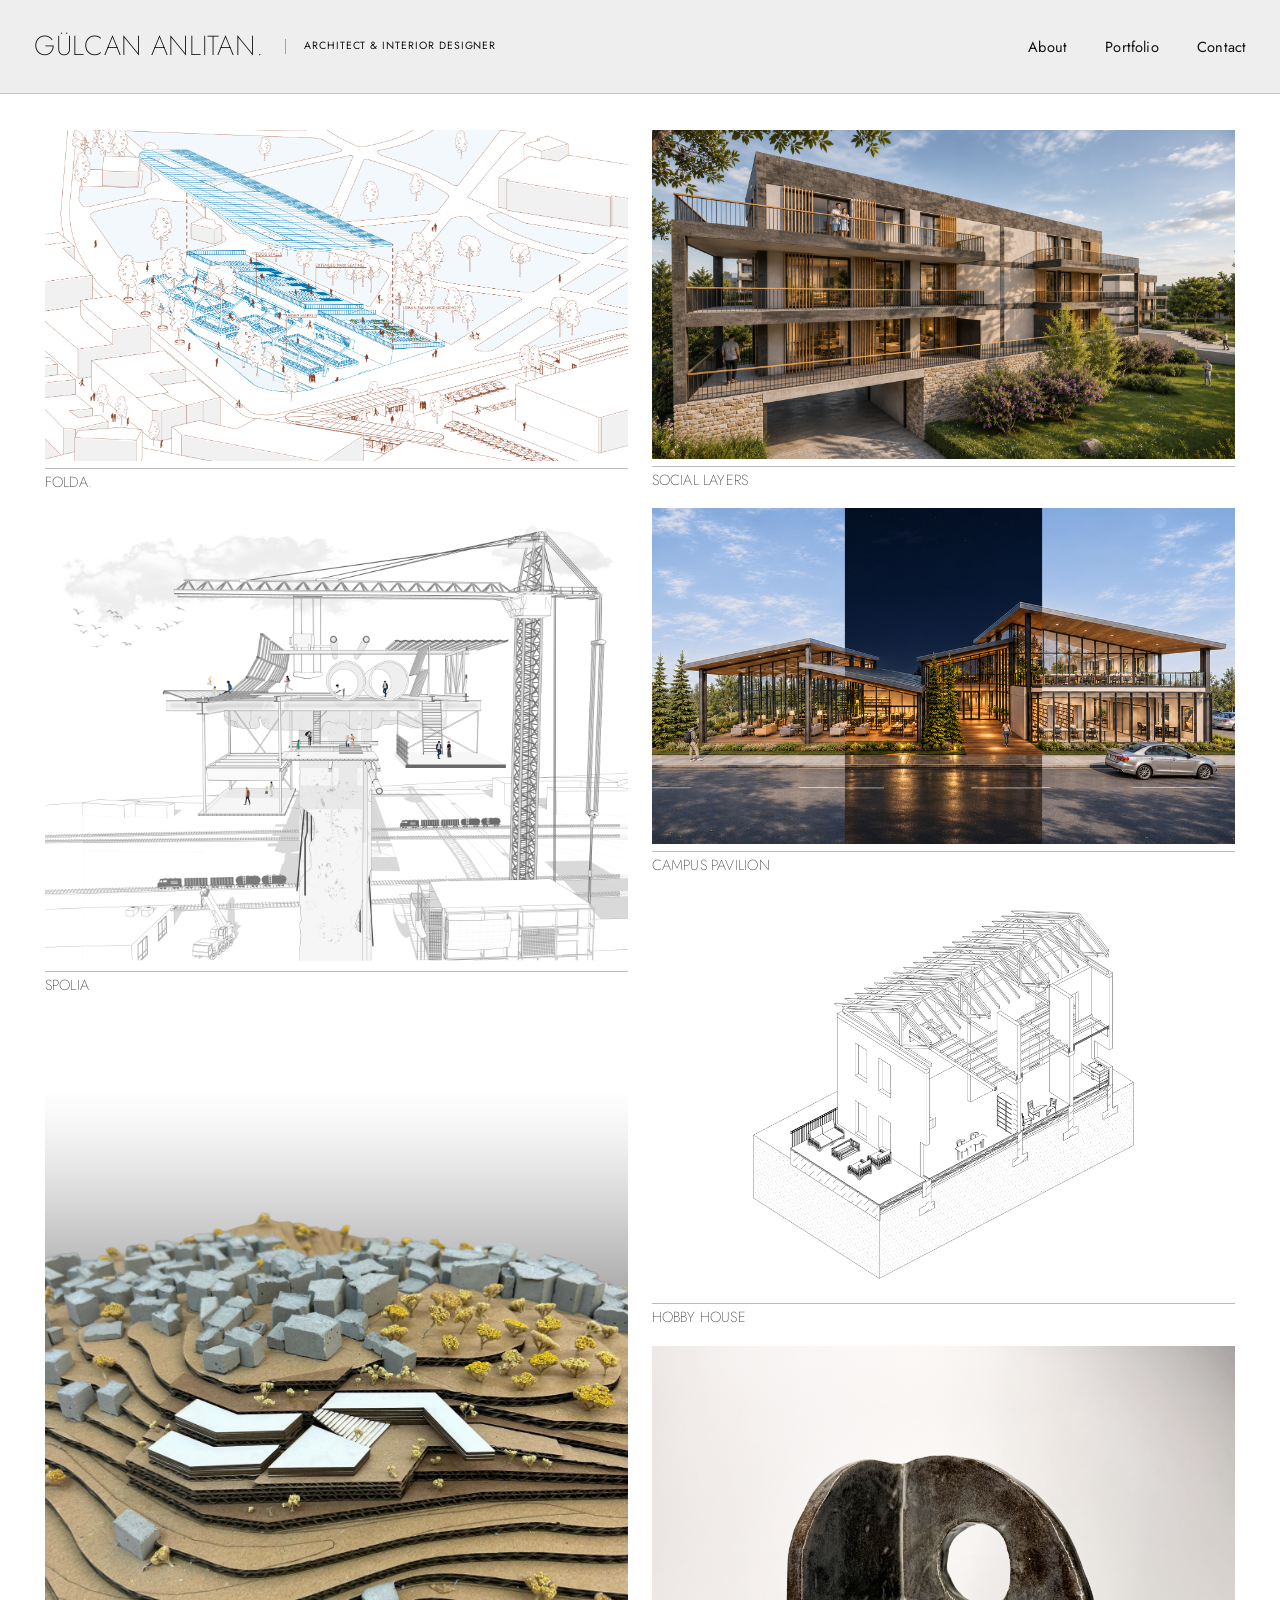
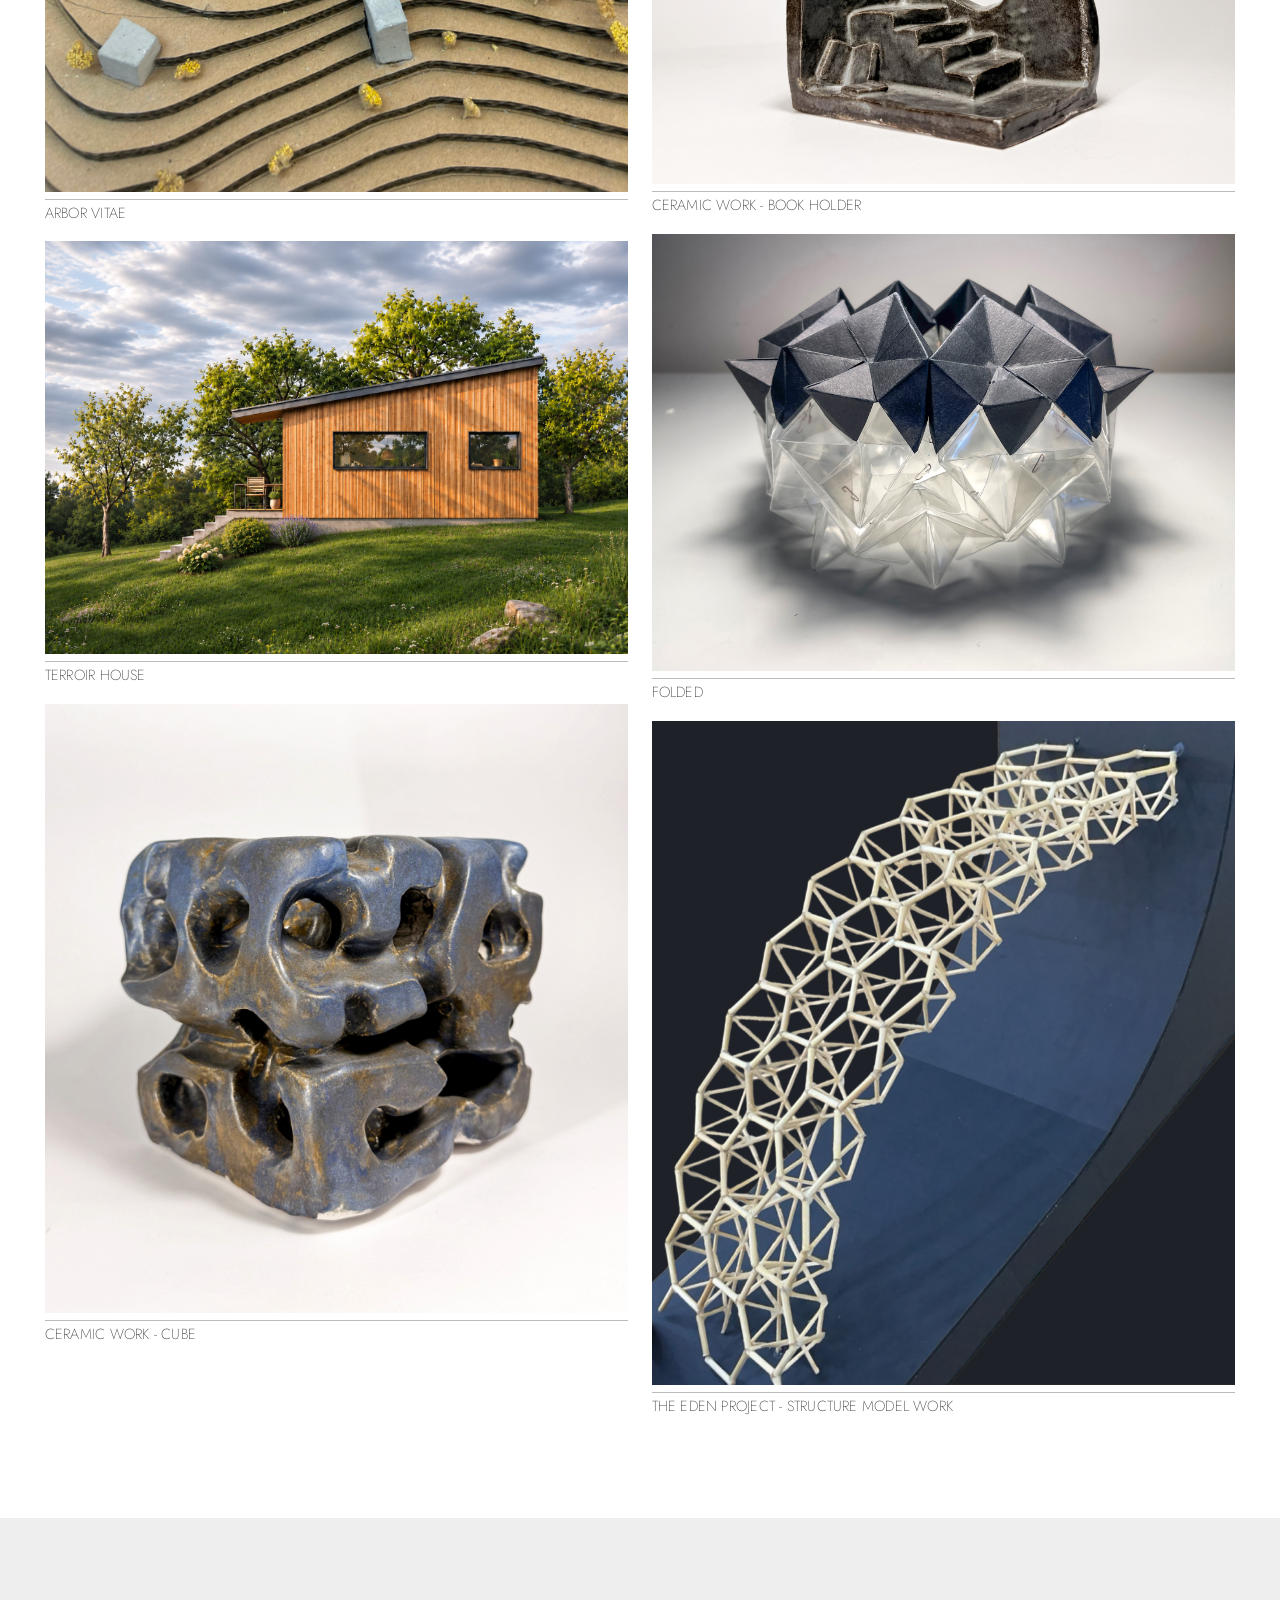
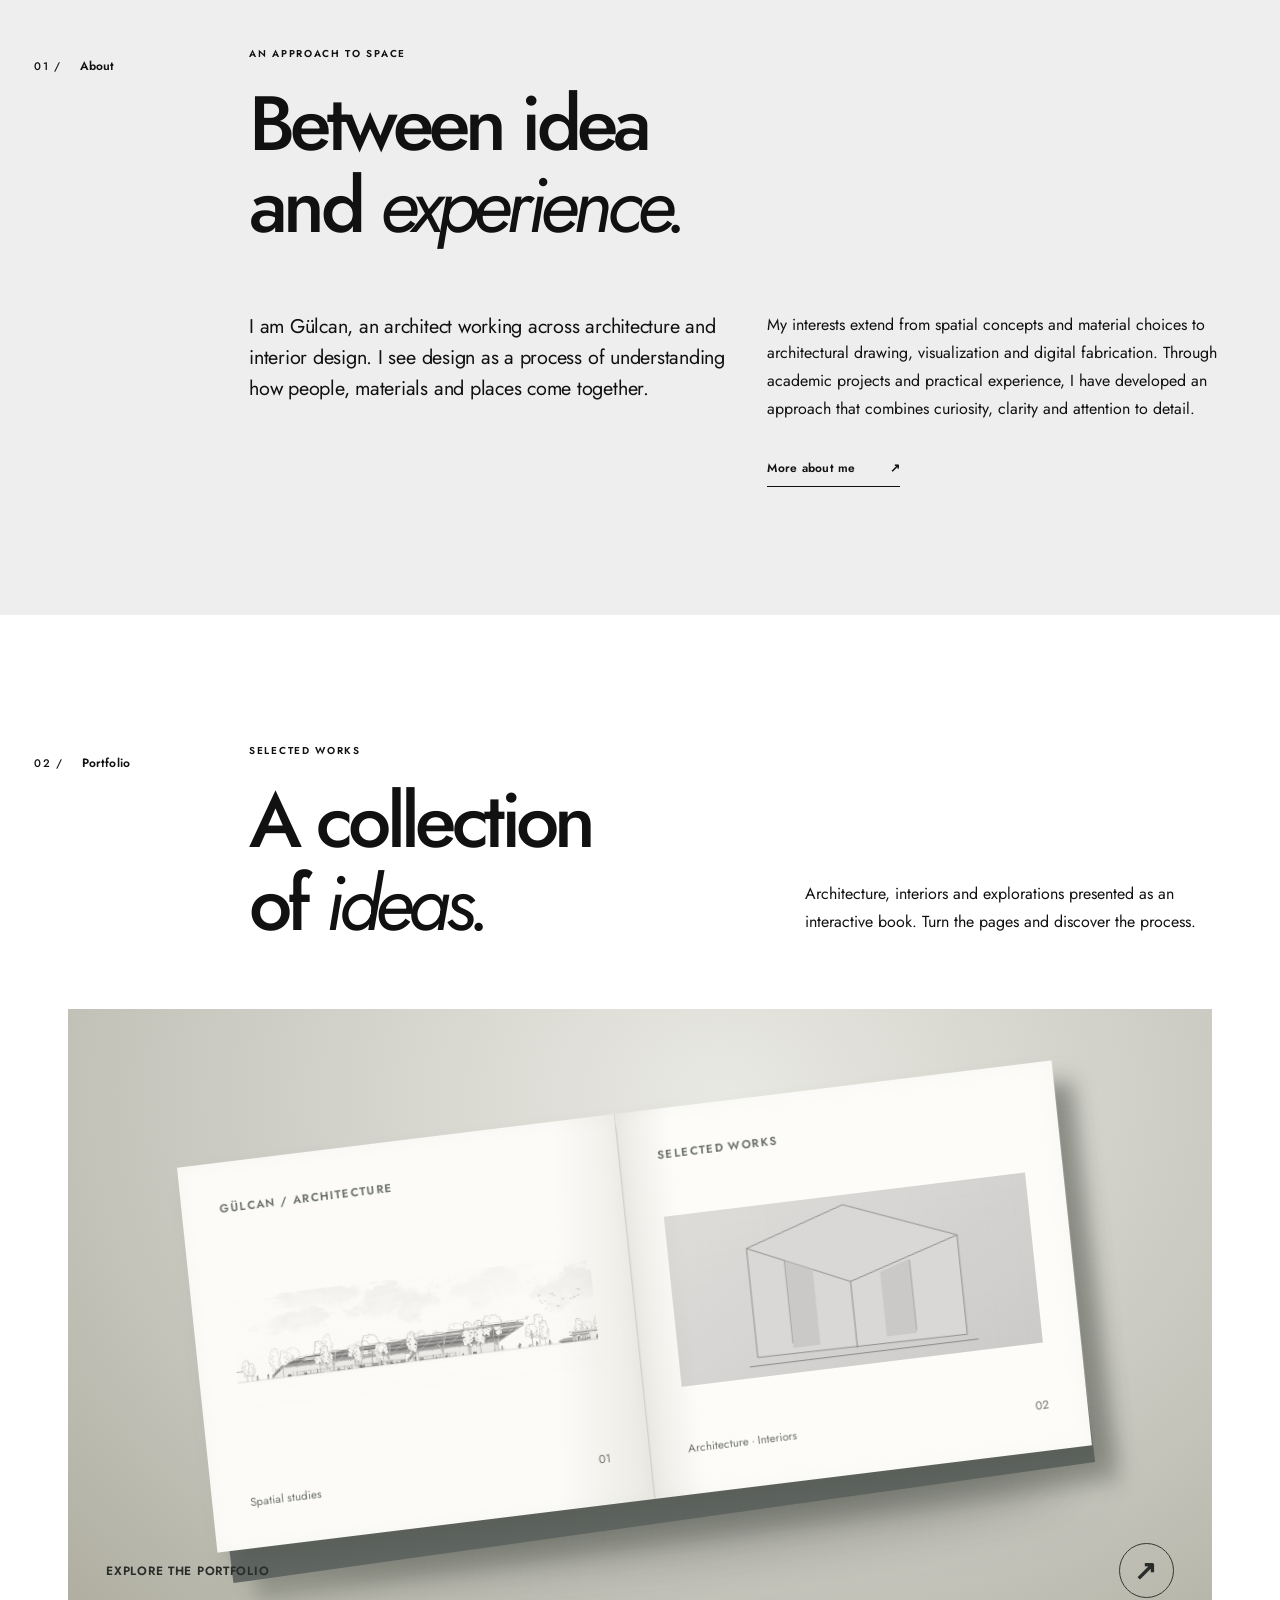
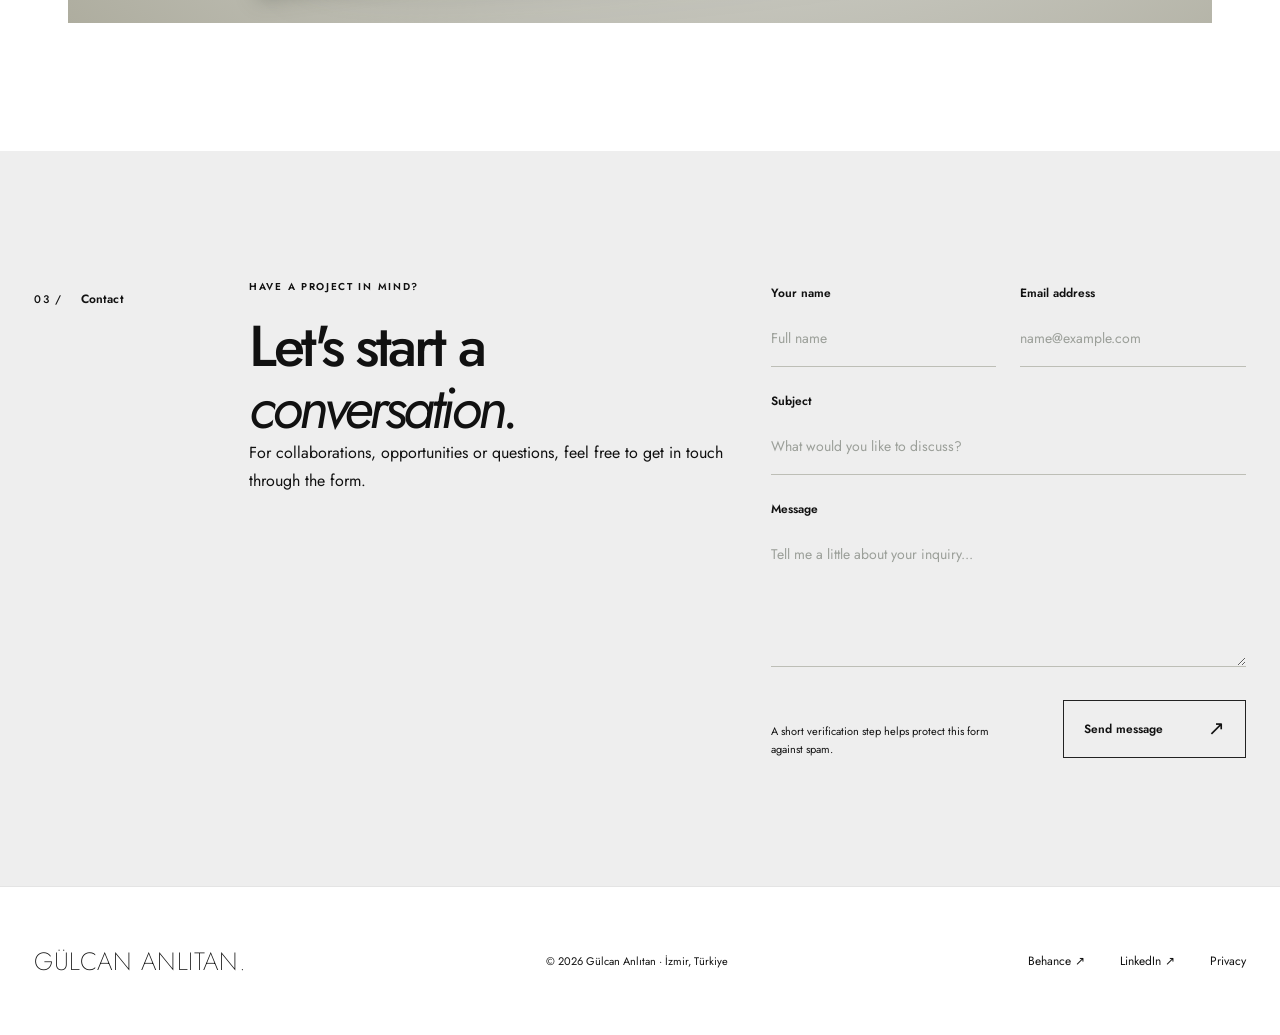
==== commit c85a6e24: "Publish website from af0e89960124" ====
--- a/index.html
+++ b/index.html
@@ -12,22 +12,23 @@
 <script defer src="/assets/script.js"></script>
 
 <!-- GitHub Pages publishing pipeline verified via source repository. -->
-<link rel="stylesheet" href="/assets/analytics-consent.css">
-<!-- Statcounter: initialized only after optional analytics consent -->
+<!-- Statcounter: cookie-free configuration; respect an existing opt-out -->
 <script>
 var sc_project=13372680;
 var sc_invisible=1;
 var sc_security="af13d25f";
-function initStatCounter() {
-  if (window.statCounterInitialized) return;
-  window.statCounterInitialized = true;
+var sc_client_storage="disabled";
+(function () {
+  try {
+    if (localStorage.getItem("gulcan-analytics-v1") === "no") return;
+  } catch (_) {}
+  if (navigator.globalPrivacyControl === true || navigator.doNotTrack === "1") return;
   var script = document.createElement("script");
   script.src = "https://www.statcounter.com/counter/counter.js";
   script.async = true;
   document.head.appendChild(script);
-}
+})();
 </script>
-<script defer src="/assets/analytics-consent.js"></script>
 </head>
 <body class="editorial-site home-projects">
 <a class="skip" href="#main">Skip to content</a>
@@ -177,7 +178,7 @@
 </form>
 </div></div></section>
 </main>
-<footer class="ed-footer"><div class="ed-container ed-footer-content"><a class="ed-footer-brand" href="#top">GÜLCAN ANLITAN.</a><span>© 2026 Gülcan Anlıtan · İzmir, Türkiye</span><div class="ed-footer-links"><a href="https://www.behance.net/glcananltan" target="_blank" rel="noopener noreferrer">Behance ↗</a><a href="https://www.linkedin.com/in/g%C3%BClcan-anl%C4%B1tan-895337190/" target="_blank" rel="noopener noreferrer">LinkedIn ↗</a><a href="/privacy/">Privacy</a><button type="button" class="analytics-settings" data-analytics-settings hidden>Analytics settings</button></div></div></footer>
+<footer class="ed-footer"><div class="ed-container ed-footer-content"><a class="ed-footer-brand" href="#top">GÜLCAN ANLITAN.</a><span>© 2026 Gülcan Anlıtan · İzmir, Türkiye</span><div class="ed-footer-links"><a href="https://www.behance.net/glcananltan" target="_blank" rel="noopener noreferrer">Behance ↗</a><a href="https://www.linkedin.com/in/g%C3%BClcan-anl%C4%B1tan-895337190/" target="_blank" rel="noopener noreferrer">LinkedIn ↗</a><a href="/privacy/">Privacy</a></div></div></footer>
 
 <!-- Cloudflare Web Analytics --><script type='module' src='https://static.cloudflareinsights.com/beacon.min.js' data-cf-beacon='{"token": "785a4017461b4b3585a6602a32527442"}'></script><!-- End Cloudflare Web Analytics -->
 </body></html>
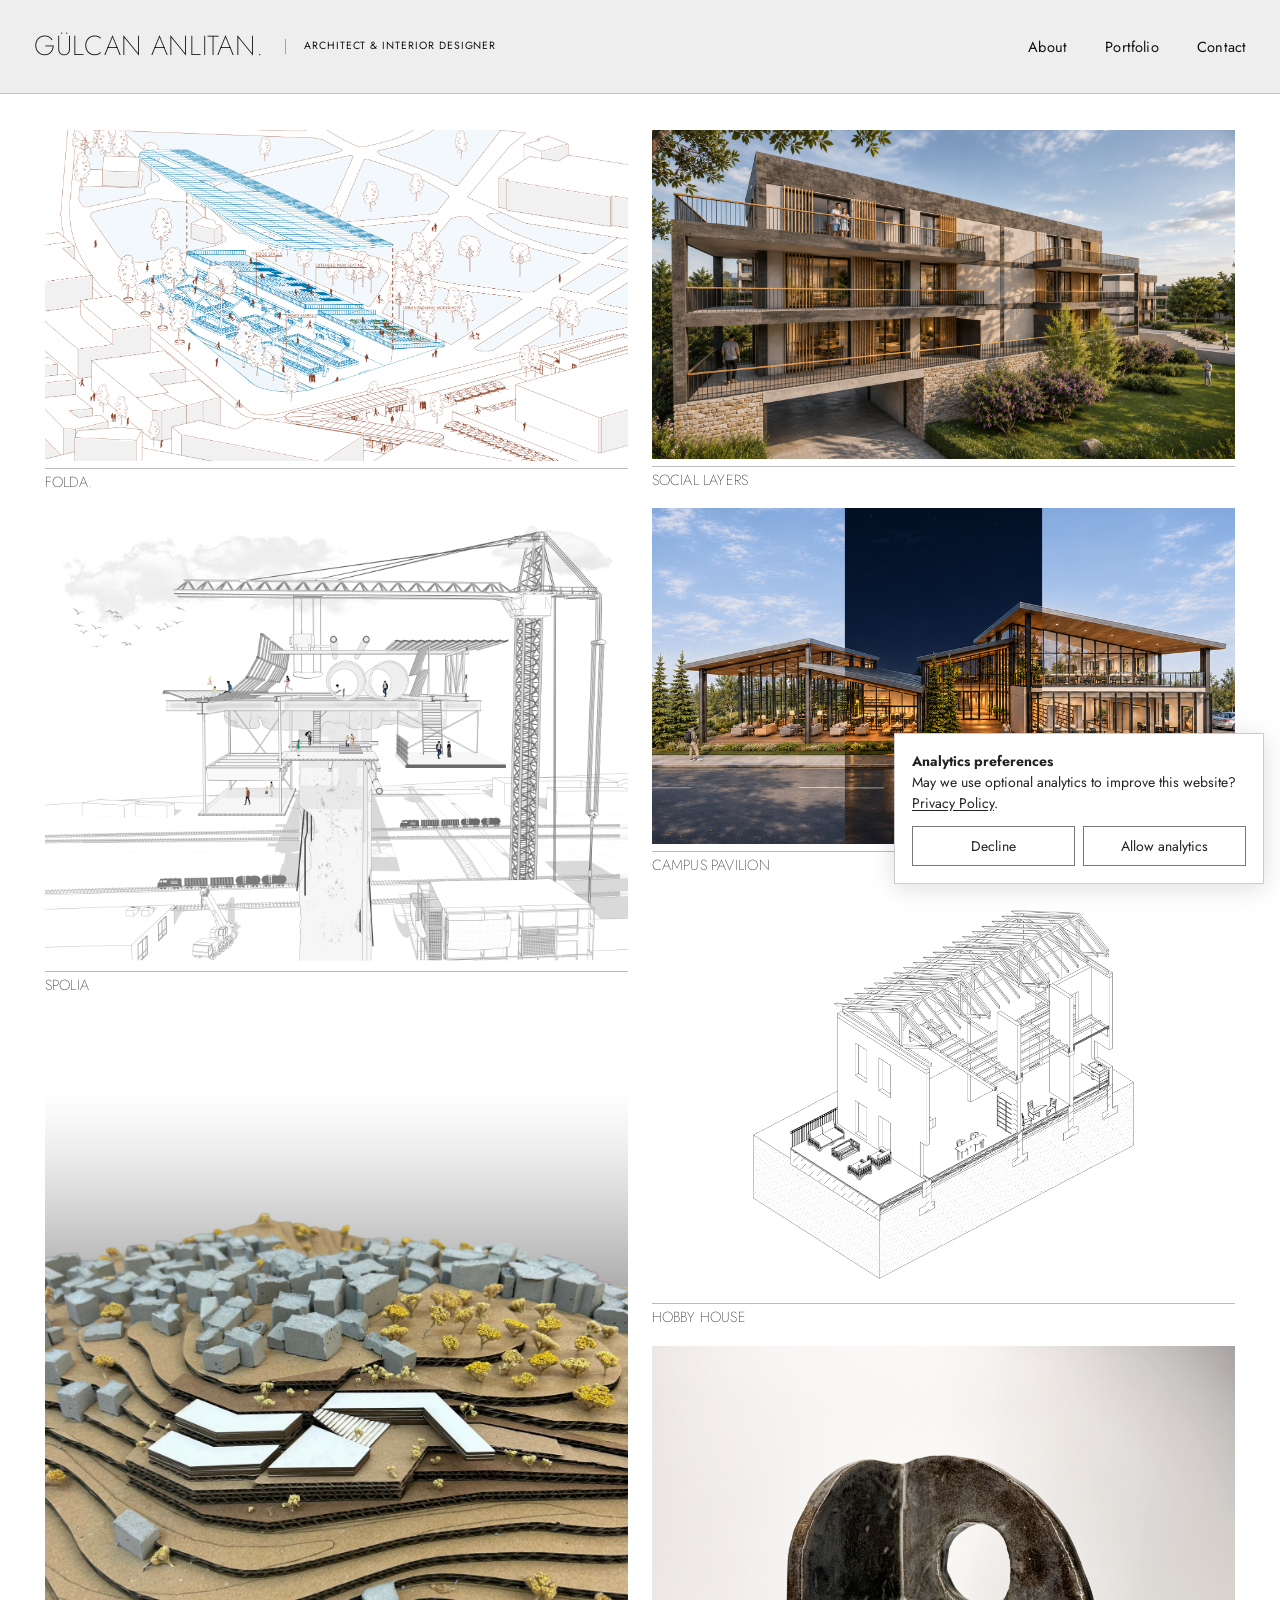
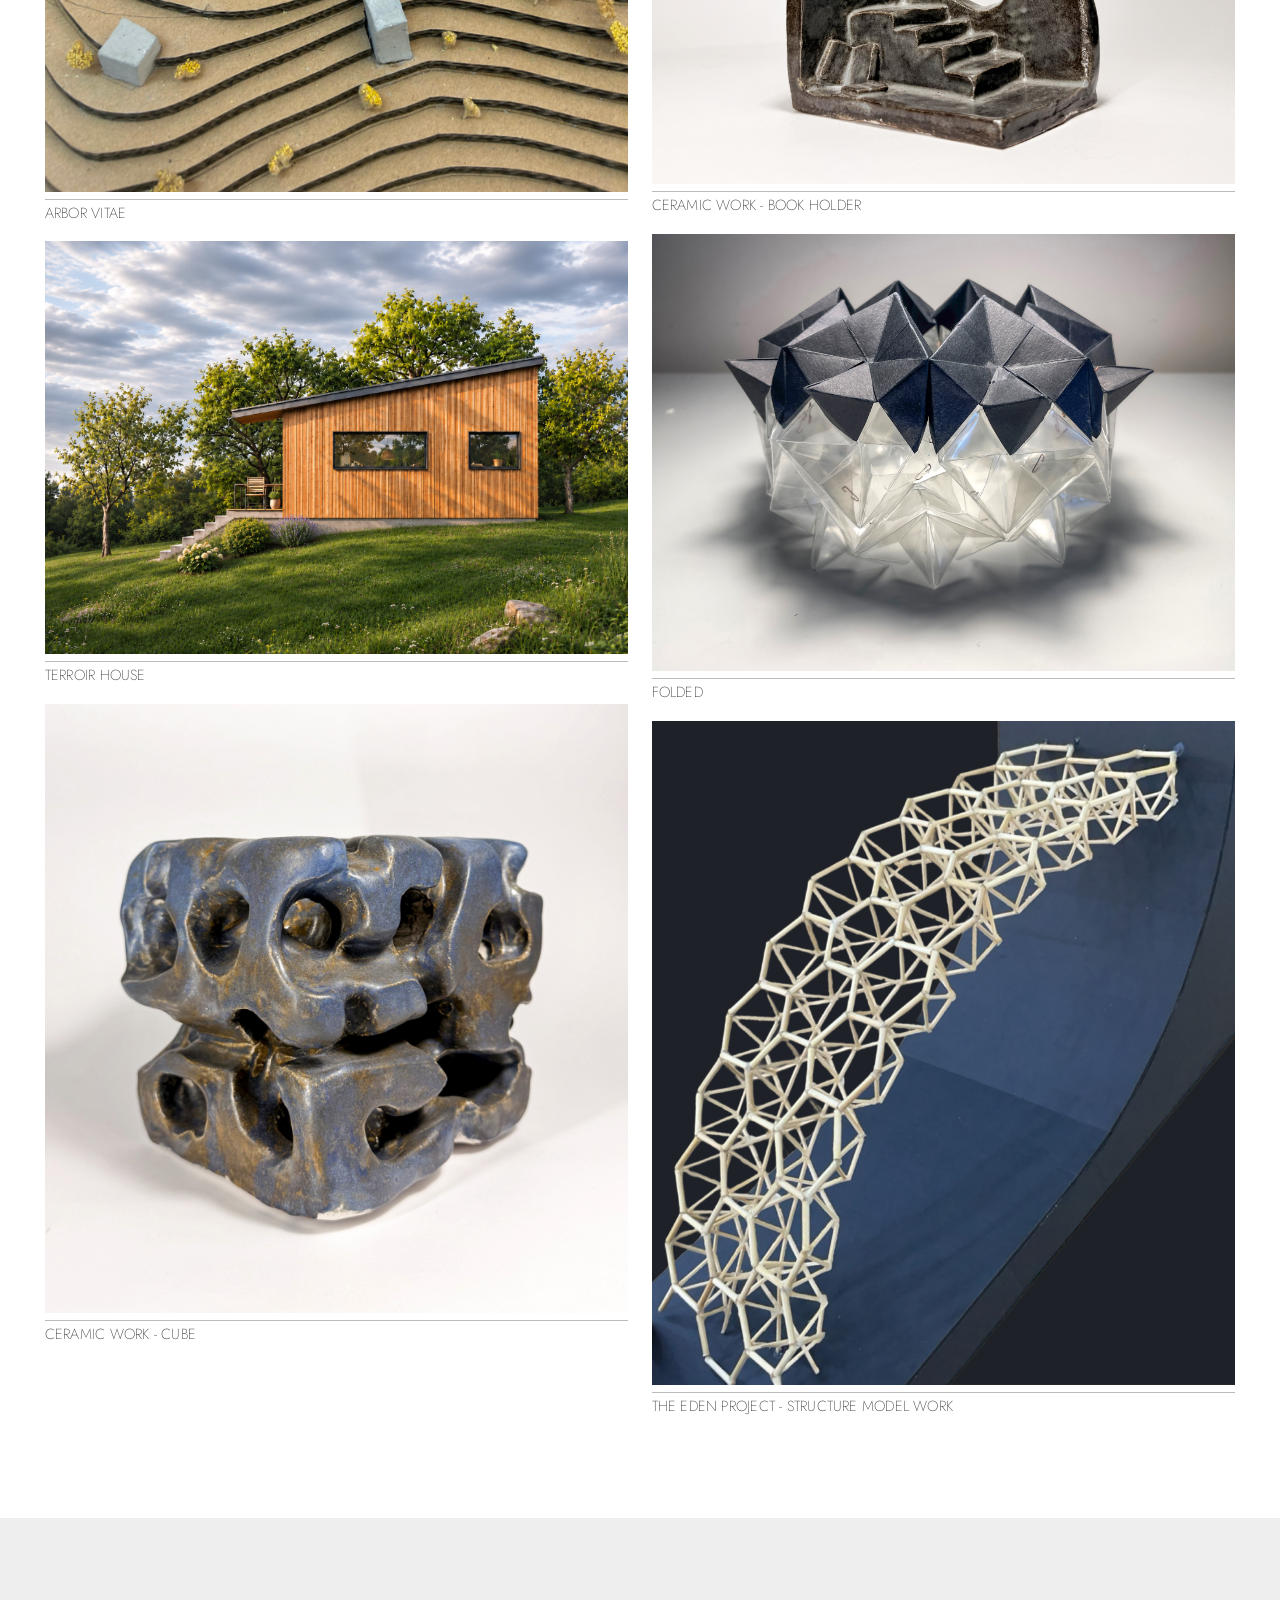
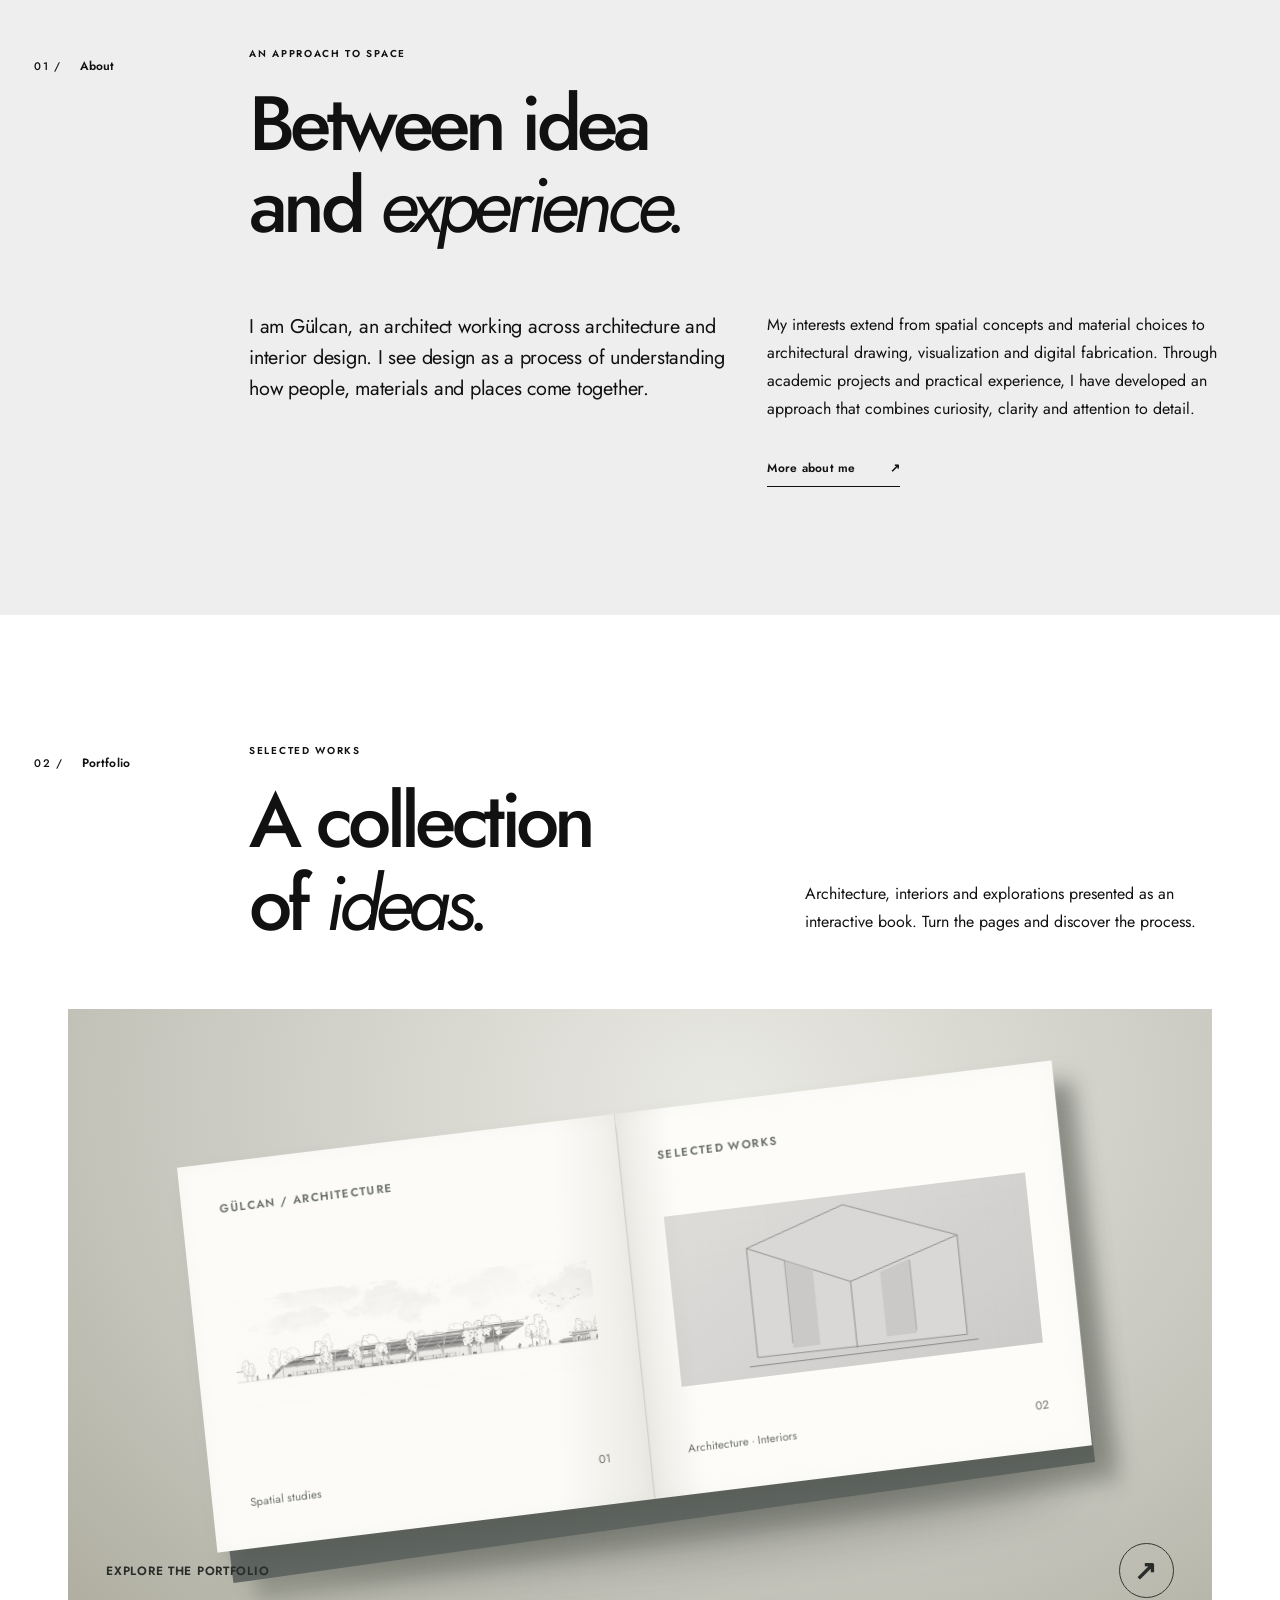
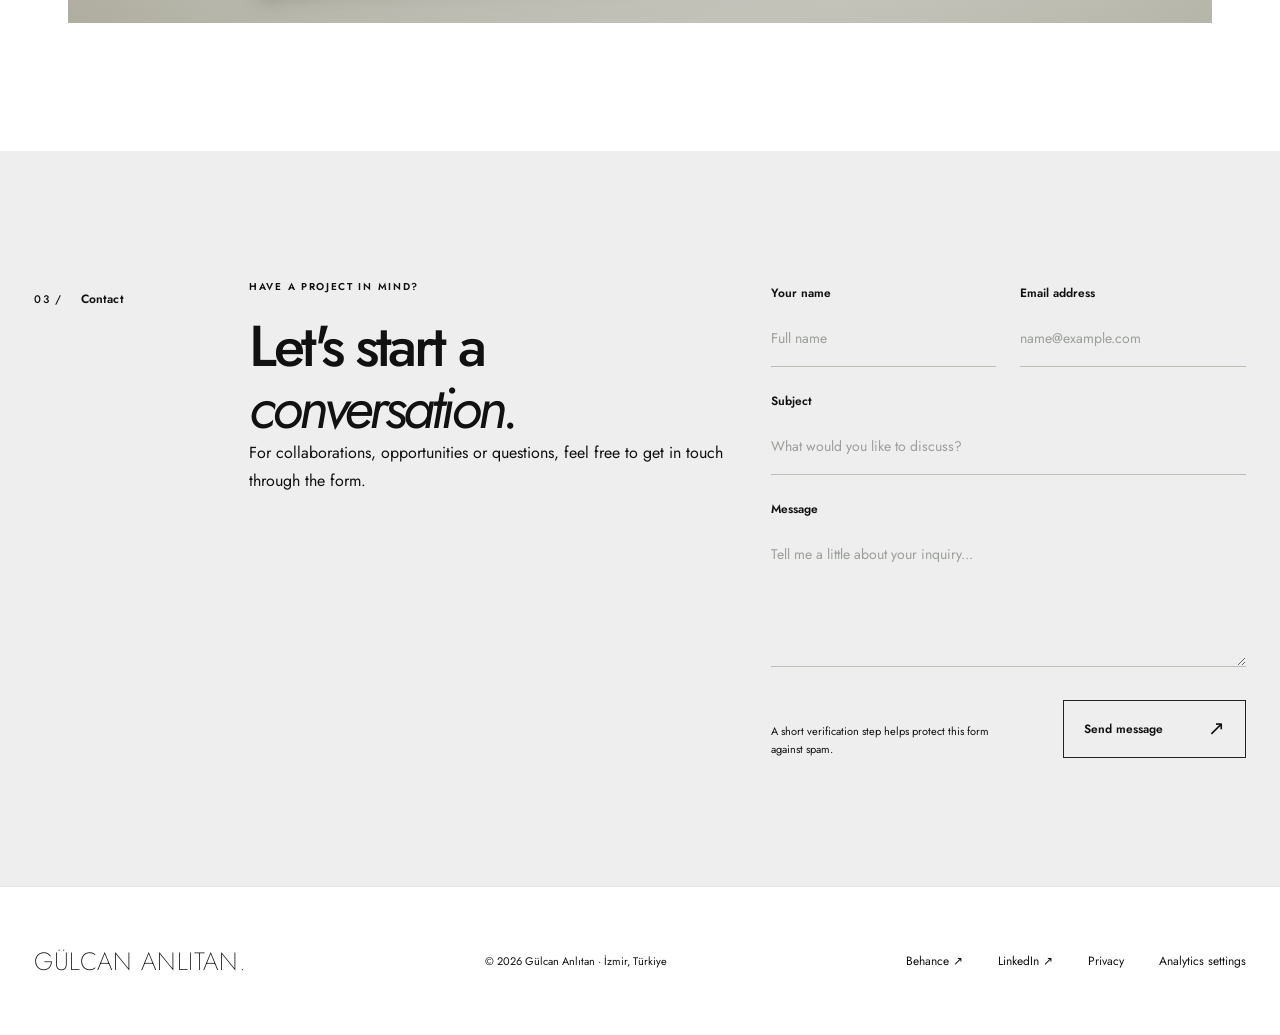
==== commit ad7ddbb8: "Publish website from bbcbafd0916d" ====
--- a/index.html
+++ b/index.html
@@ -12,23 +12,15 @@
 <script defer src="/assets/script.js"></script>
 
 <!-- GitHub Pages publishing pipeline verified via source repository. -->
-<!-- Statcounter: cookie-free configuration; respect an existing opt-out -->
+<!-- Statcounter: cookie-free analytics, loaded only after consent -->
+<link rel="stylesheet" href="/assets/analytics-preferences.css">
 <script>
 var sc_project=13372680;
 var sc_invisible=1;
 var sc_security="af13d25f";
 var sc_client_storage="disabled";
-(function () {
-  try {
-    if (localStorage.getItem("gulcan-analytics-v1") === "no") return;
-  } catch (_) {}
-  if (navigator.globalPrivacyControl === true || navigator.doNotTrack === "1") return;
-  var script = document.createElement("script");
-  script.src = "https://www.statcounter.com/counter/counter.js";
-  script.async = true;
-  document.head.appendChild(script);
-})();
 </script>
+<script defer src="/assets/analytics-preferences.js"></script>
 </head>
 <body class="editorial-site home-projects">
 <a class="skip" href="#main">Skip to content</a>
@@ -178,7 +170,7 @@
 </form>
 </div></div></section>
 </main>
-<footer class="ed-footer"><div class="ed-container ed-footer-content"><a class="ed-footer-brand" href="#top">GÜLCAN ANLITAN.</a><span>© 2026 Gülcan Anlıtan · İzmir, Türkiye</span><div class="ed-footer-links"><a href="https://www.behance.net/glcananltan" target="_blank" rel="noopener noreferrer">Behance ↗</a><a href="https://www.linkedin.com/in/g%C3%BClcan-anl%C4%B1tan-895337190/" target="_blank" rel="noopener noreferrer">LinkedIn ↗</a><a href="/privacy/">Privacy</a></div></div></footer>
+<footer class="ed-footer"><div class="ed-container ed-footer-content"><a class="ed-footer-brand" href="#top">GÜLCAN ANLITAN.</a><span>© 2026 Gülcan Anlıtan · İzmir, Türkiye</span><div class="ed-footer-links"><a href="https://www.behance.net/glcananltan" target="_blank" rel="noopener noreferrer">Behance ↗</a><a href="https://www.linkedin.com/in/g%C3%BClcan-anl%C4%B1tan-895337190/" target="_blank" rel="noopener noreferrer">LinkedIn ↗</a><a href="/privacy/">Privacy</a><button type="button" class="analytics-settings" data-analytics-settings hidden>Analytics settings</button></div></div></footer>
 
 <!-- Cloudflare Web Analytics --><script type='module' src='https://static.cloudflareinsights.com/beacon.min.js' data-cf-beacon='{"token": "785a4017461b4b3585a6602a32527442"}'></script><!-- End Cloudflare Web Analytics -->
 </body></html>
--- a/assets/analytics-preferences.css
+++ b/assets/analytics-preferences.css
@@ -0,0 +1,4 @@
+.analytics-choice[hidden],.analytics-settings[hidden],.analytics-signal[hidden]{display:none!important}
+.analytics-choice{position:fixed;z-index:1000;bottom:16px;right:16px;width:min(370px,calc(100% - 32px));padding:17px;background:#fff;color:#222;border:1px solid #ccc;box-shadow:0 4px 24px #0002;font:400 14px/1.5 "Jost",Arial,sans-serif}
+.analytics-choice p{margin:0 0 12px}.analytics-choice a{text-decoration:underline;text-underline-offset:2px}.analytics-actions{display:flex;gap:8px;flex-wrap:wrap}.analytics-actions button{flex:1;min-height:40px;border:1px solid #777;background:#fff;color:#222;padding:7px 12px;font:inherit;cursor:pointer}.analytics-actions button:hover{background:#eee}.analytics-actions button:disabled{opacity:.5;cursor:default}.analytics-signal{font-size:12px;margin-top:8px!important;margin-bottom:0!important}.analytics-settings{border:0;padding:0;background:transparent;color:inherit;font:inherit;cursor:pointer}.analytics-settings:hover{text-decoration:underline}.analytics-choice button:focus-visible,.analytics-settings:focus-visible{outline:2px solid #222;outline-offset:3px}
+.ed-footer-links{flex-wrap:wrap}
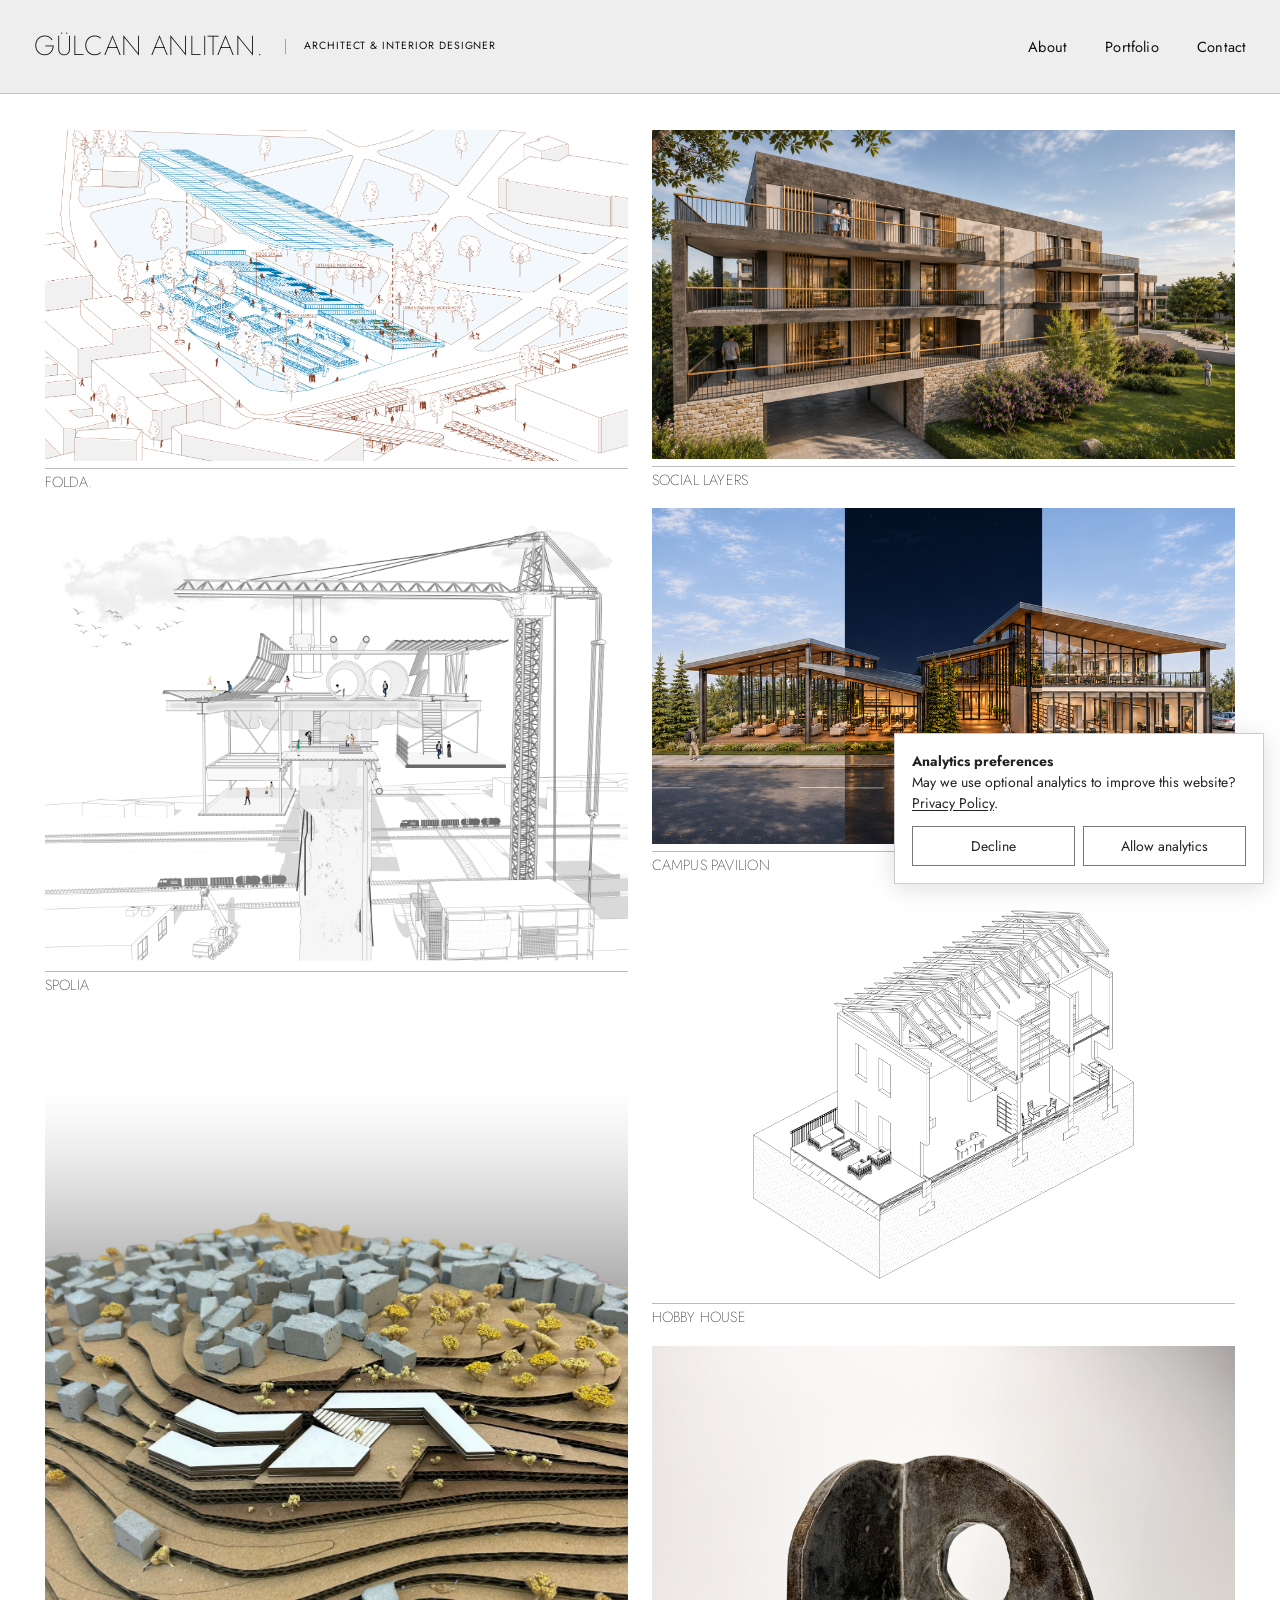
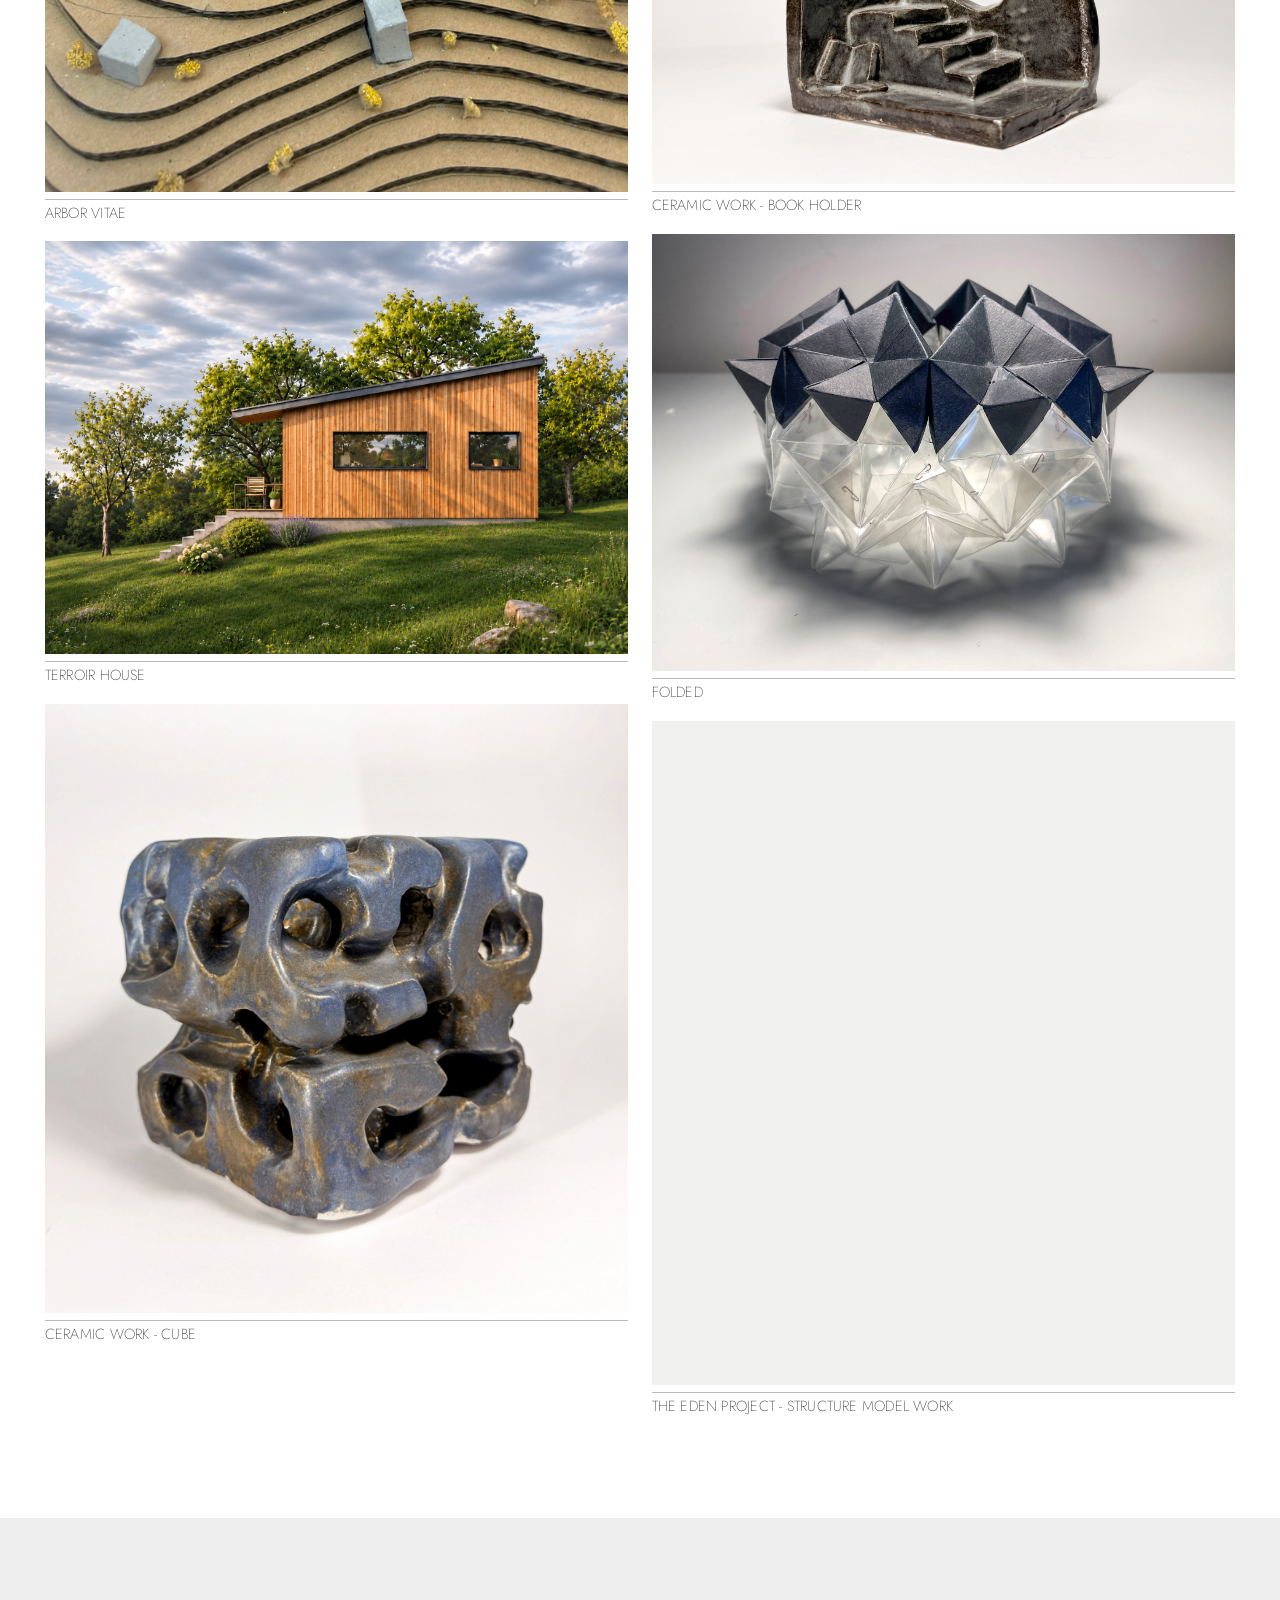
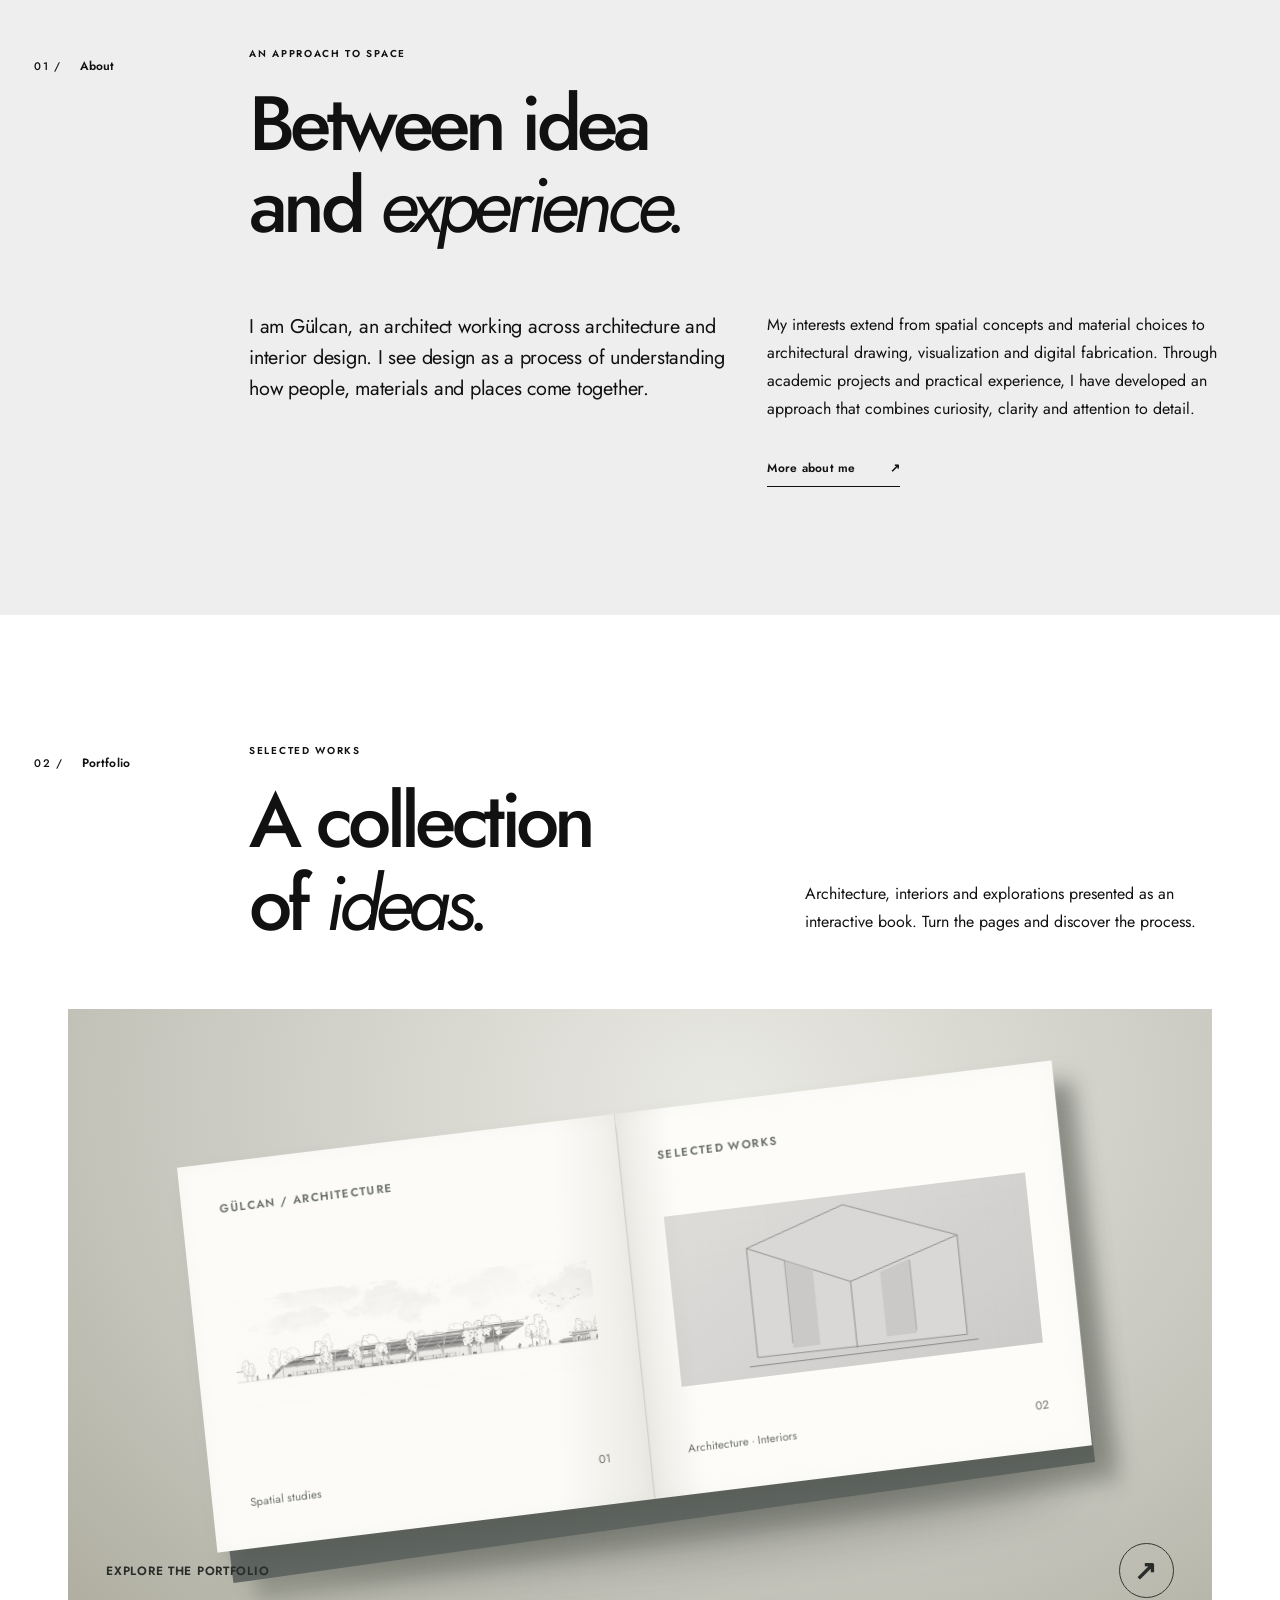
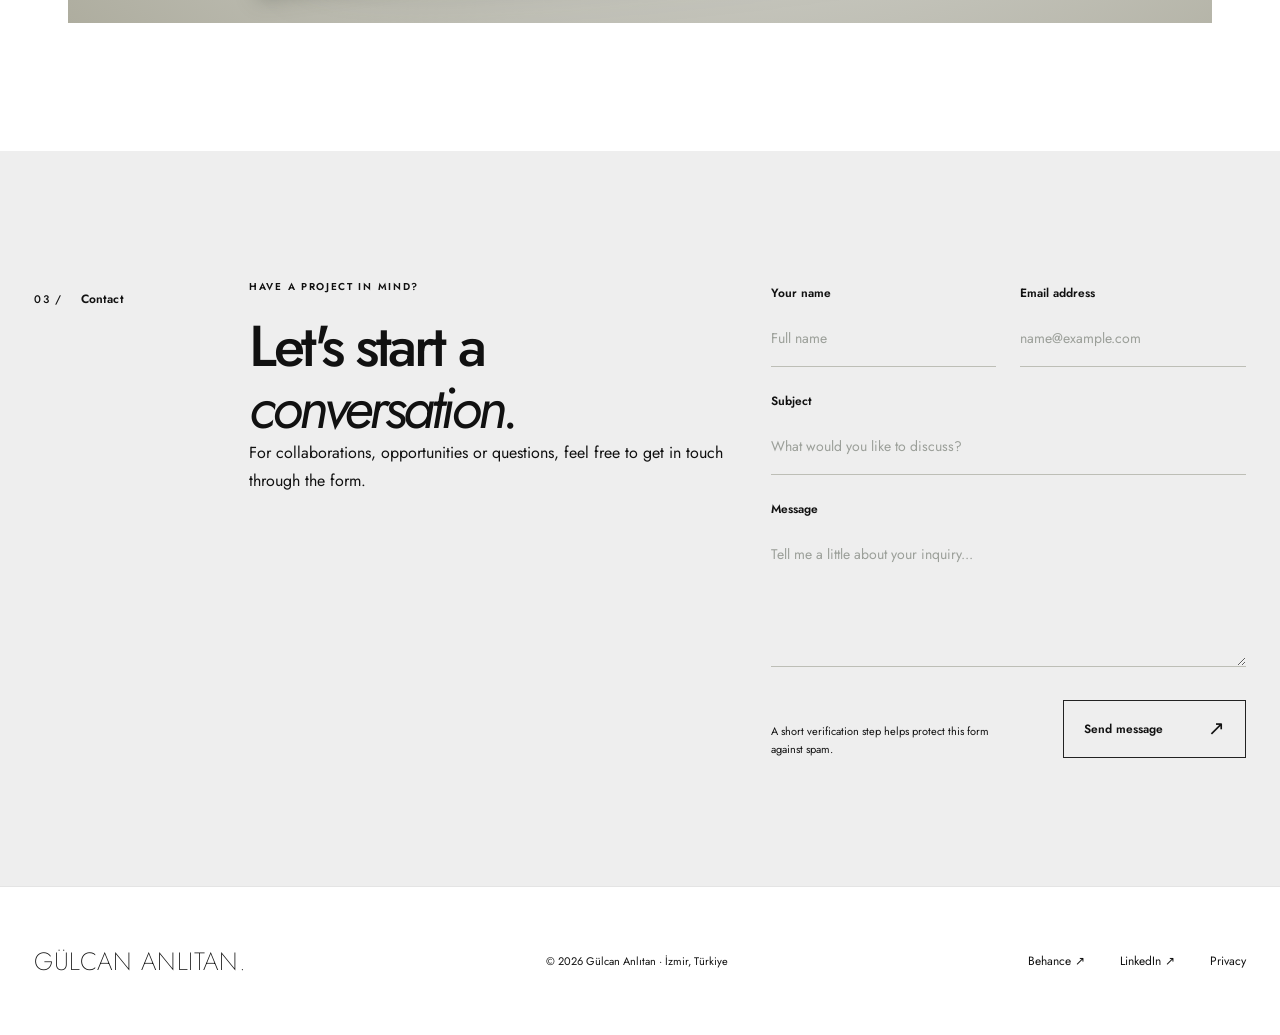
==== commit 40eb10a8: "Publish website from a3d362ff17f3" ====
--- a/index.html
+++ b/index.html
@@ -13,14 +13,14 @@
 
 <!-- GitHub Pages publishing pipeline verified via source repository. -->
 <!-- Statcounter: cookie-free analytics, loaded only after consent -->
-<link rel="stylesheet" href="/assets/analytics-preferences.css">
+<link rel="stylesheet" href="/assets/analytics-preferences.css?v=2">
 <script>
 var sc_project=13372680;
 var sc_invisible=1;
 var sc_security="af13d25f";
 var sc_client_storage="disabled";
 </script>
-<script defer src="/assets/analytics-preferences.js"></script>
+<script defer src="/assets/analytics-preferences.js?v=2"></script>
 </head>
 <body class="editorial-site home-projects">
 <a class="skip" href="#main">Skip to content</a>
@@ -170,7 +170,7 @@
 </form>
 </div></div></section>
 </main>
-<footer class="ed-footer"><div class="ed-container ed-footer-content"><a class="ed-footer-brand" href="#top">GÜLCAN ANLITAN.</a><span>© 2026 Gülcan Anlıtan · İzmir, Türkiye</span><div class="ed-footer-links"><a href="https://www.behance.net/glcananltan" target="_blank" rel="noopener noreferrer">Behance ↗</a><a href="https://www.linkedin.com/in/g%C3%BClcan-anl%C4%B1tan-895337190/" target="_blank" rel="noopener noreferrer">LinkedIn ↗</a><a href="/privacy/">Privacy</a><button type="button" class="analytics-settings" data-analytics-settings hidden>Analytics settings</button></div></div></footer>
+<footer class="ed-footer"><div class="ed-container ed-footer-content"><a class="ed-footer-brand" href="#top">GÜLCAN ANLITAN.</a><span>© 2026 Gülcan Anlıtan · İzmir, Türkiye</span><div class="ed-footer-links"><a href="https://www.behance.net/glcananltan" target="_blank" rel="noopener noreferrer">Behance ↗</a><a href="https://www.linkedin.com/in/g%C3%BClcan-anl%C4%B1tan-895337190/" target="_blank" rel="noopener noreferrer">LinkedIn ↗</a><a href="/privacy/">Privacy</a></div></div></footer>
 
 <!-- Cloudflare Web Analytics --><script type='module' src='https://static.cloudflareinsights.com/beacon.min.js' data-cf-beacon='{"token": "785a4017461b4b3585a6602a32527442"}'></script><!-- End Cloudflare Web Analytics -->
 </body></html>
--- a/assets/analytics-preferences.css
+++ b/assets/analytics-preferences.css
@@ -1,4 +1,4 @@
-.analytics-choice[hidden],.analytics-settings[hidden],.analytics-signal[hidden]{display:none!important}
+.analytics-choice[hidden],.analytics-signal[hidden]{display:none!important}
 .analytics-choice{position:fixed;z-index:1000;bottom:16px;right:16px;width:min(370px,calc(100% - 32px));padding:17px;background:#fff;color:#222;border:1px solid #ccc;box-shadow:0 4px 24px #0002;font:400 14px/1.5 "Jost",Arial,sans-serif}
-.analytics-choice p{margin:0 0 12px}.analytics-choice a{text-decoration:underline;text-underline-offset:2px}.analytics-actions{display:flex;gap:8px;flex-wrap:wrap}.analytics-actions button{flex:1;min-height:40px;border:1px solid #777;background:#fff;color:#222;padding:7px 12px;font:inherit;cursor:pointer}.analytics-actions button:hover{background:#eee}.analytics-actions button:disabled{opacity:.5;cursor:default}.analytics-signal{font-size:12px;margin-top:8px!important;margin-bottom:0!important}.analytics-settings{border:0;padding:0;background:transparent;color:inherit;font:inherit;cursor:pointer}.analytics-settings:hover{text-decoration:underline}.analytics-choice button:focus-visible,.analytics-settings:focus-visible{outline:2px solid #222;outline-offset:3px}
+.analytics-choice p{margin:0 0 12px}.analytics-choice a{text-decoration:underline;text-underline-offset:2px}.analytics-actions{display:flex;gap:8px;flex-wrap:wrap}.analytics-actions button{flex:1;min-height:40px;border:1px solid #777;background:#fff;color:#222;padding:7px 12px;font:inherit;cursor:pointer}.analytics-actions button:hover{background:#eee}.analytics-actions button:disabled{opacity:.5;cursor:default}.analytics-signal{font-size:12px;margin-top:8px!important;margin-bottom:0!important}.analytics-choice button:focus-visible{outline:2px solid #222;outline-offset:3px}
 .ed-footer-links{flex-wrap:wrap}
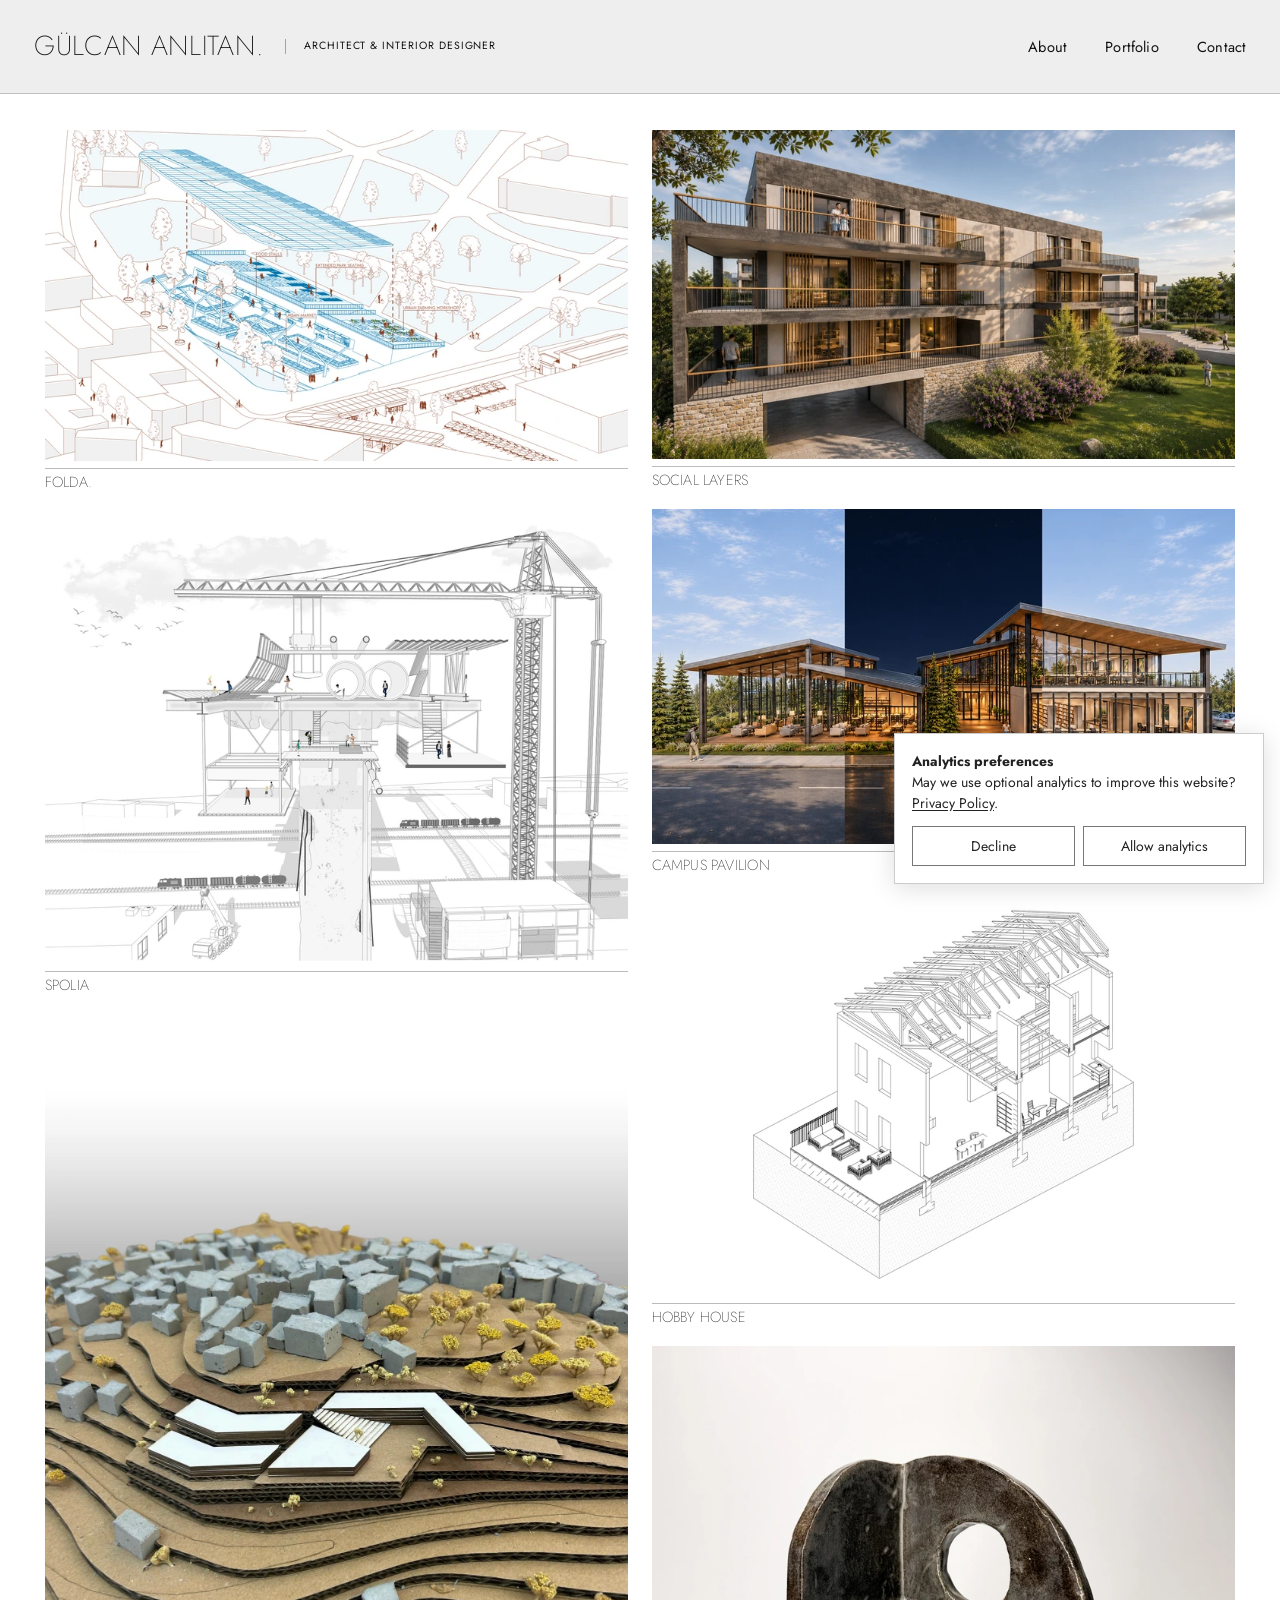
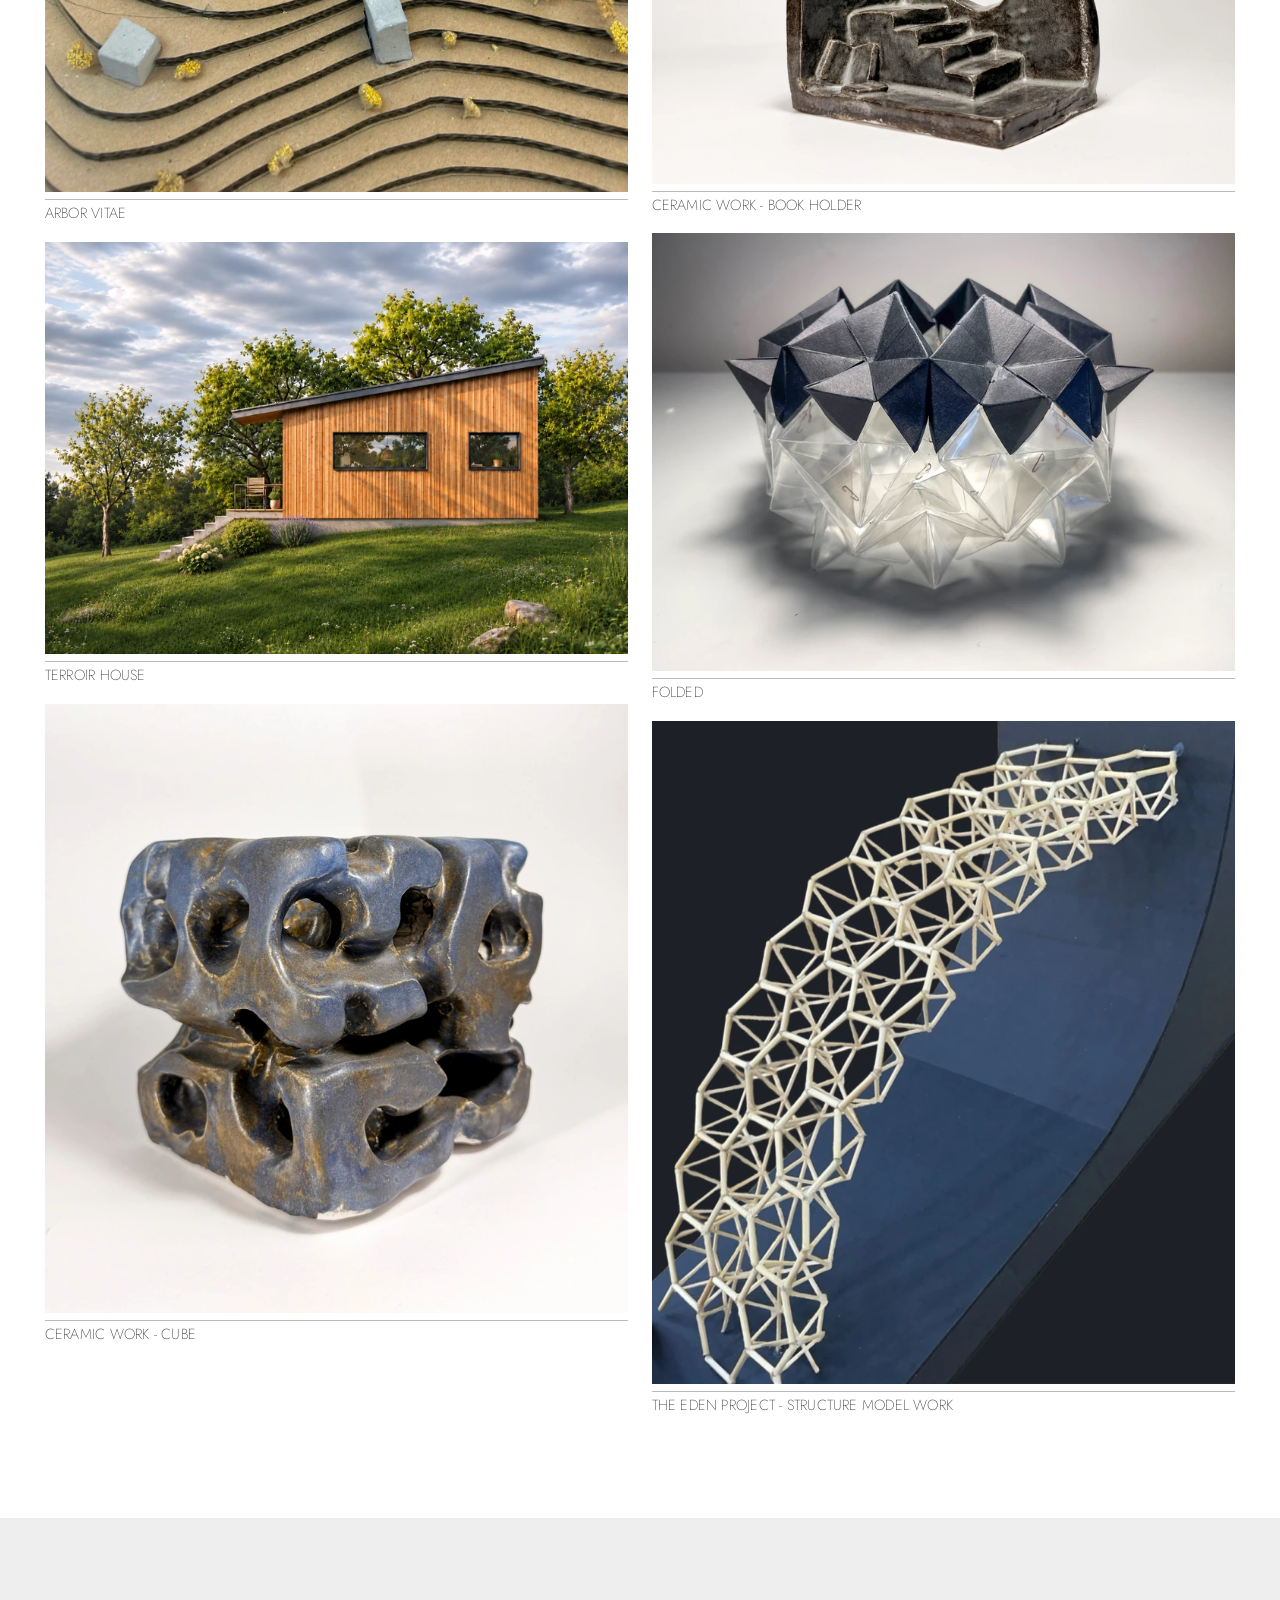
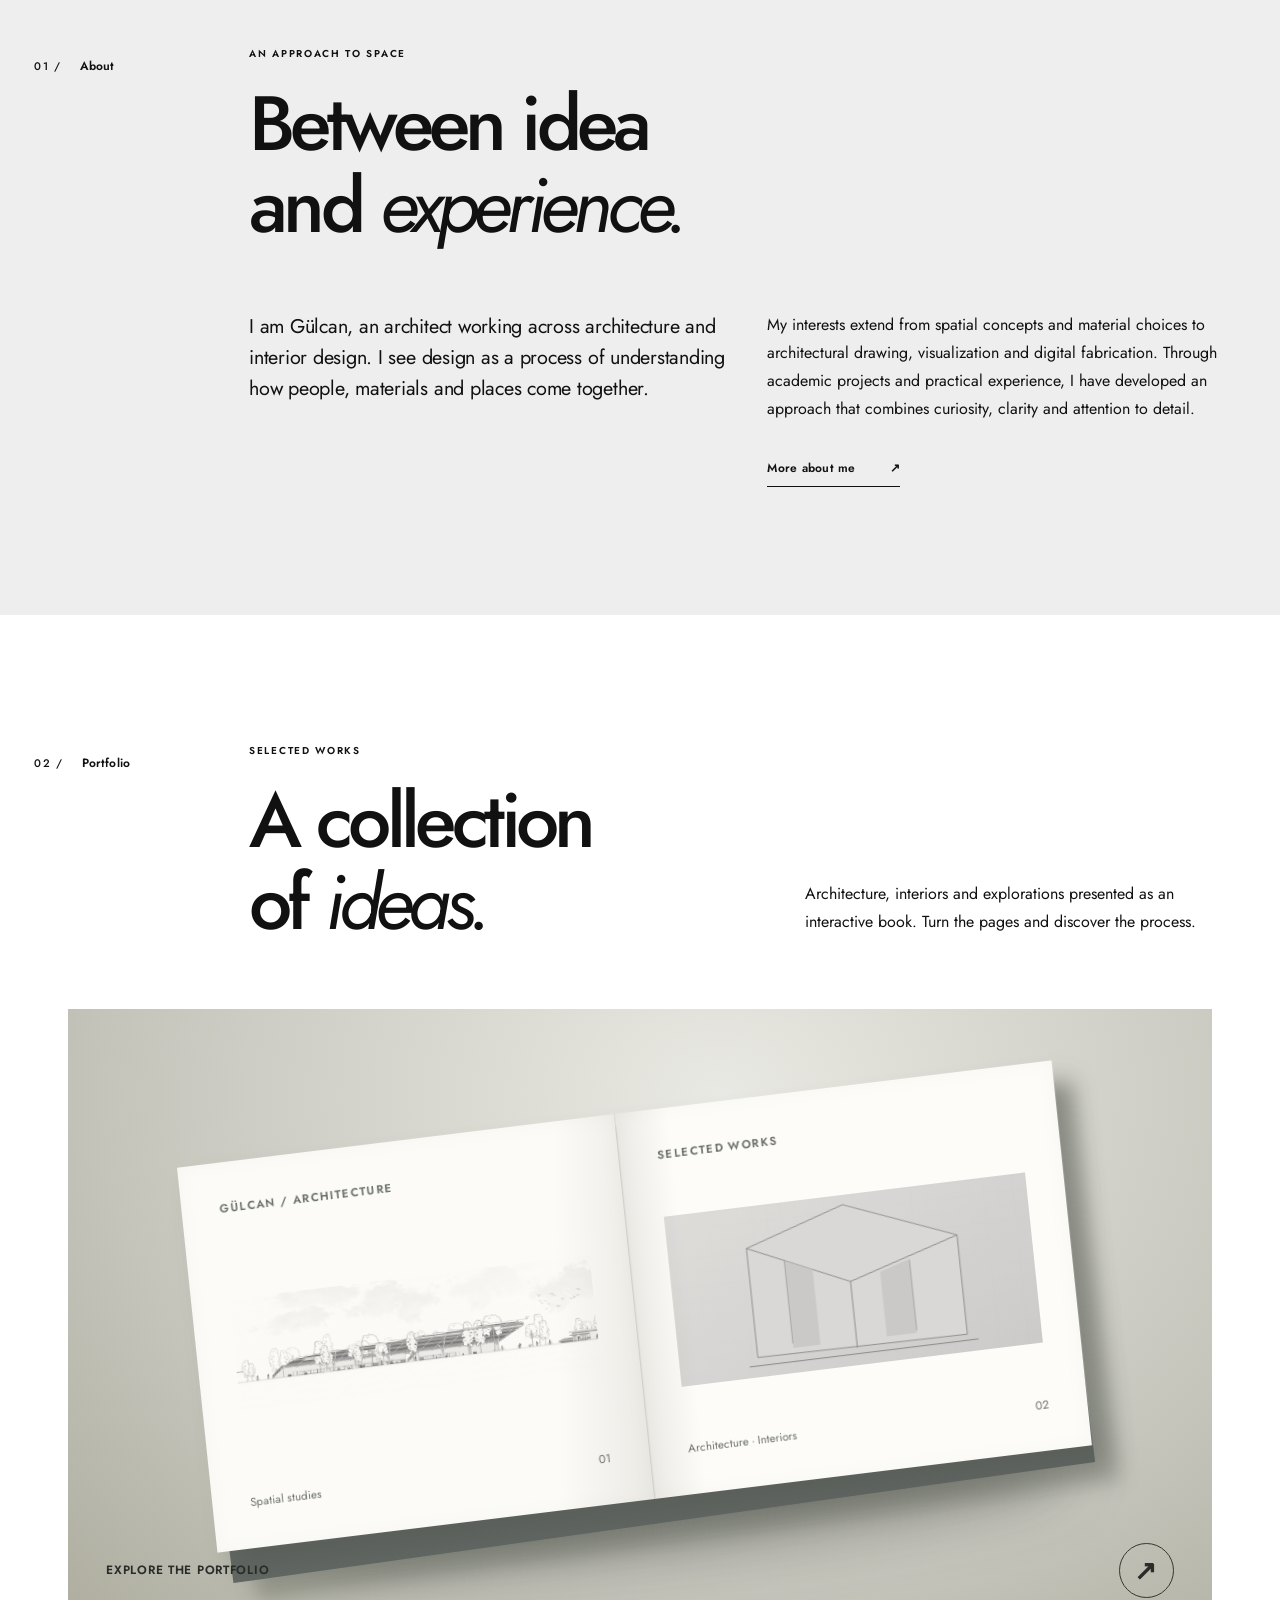
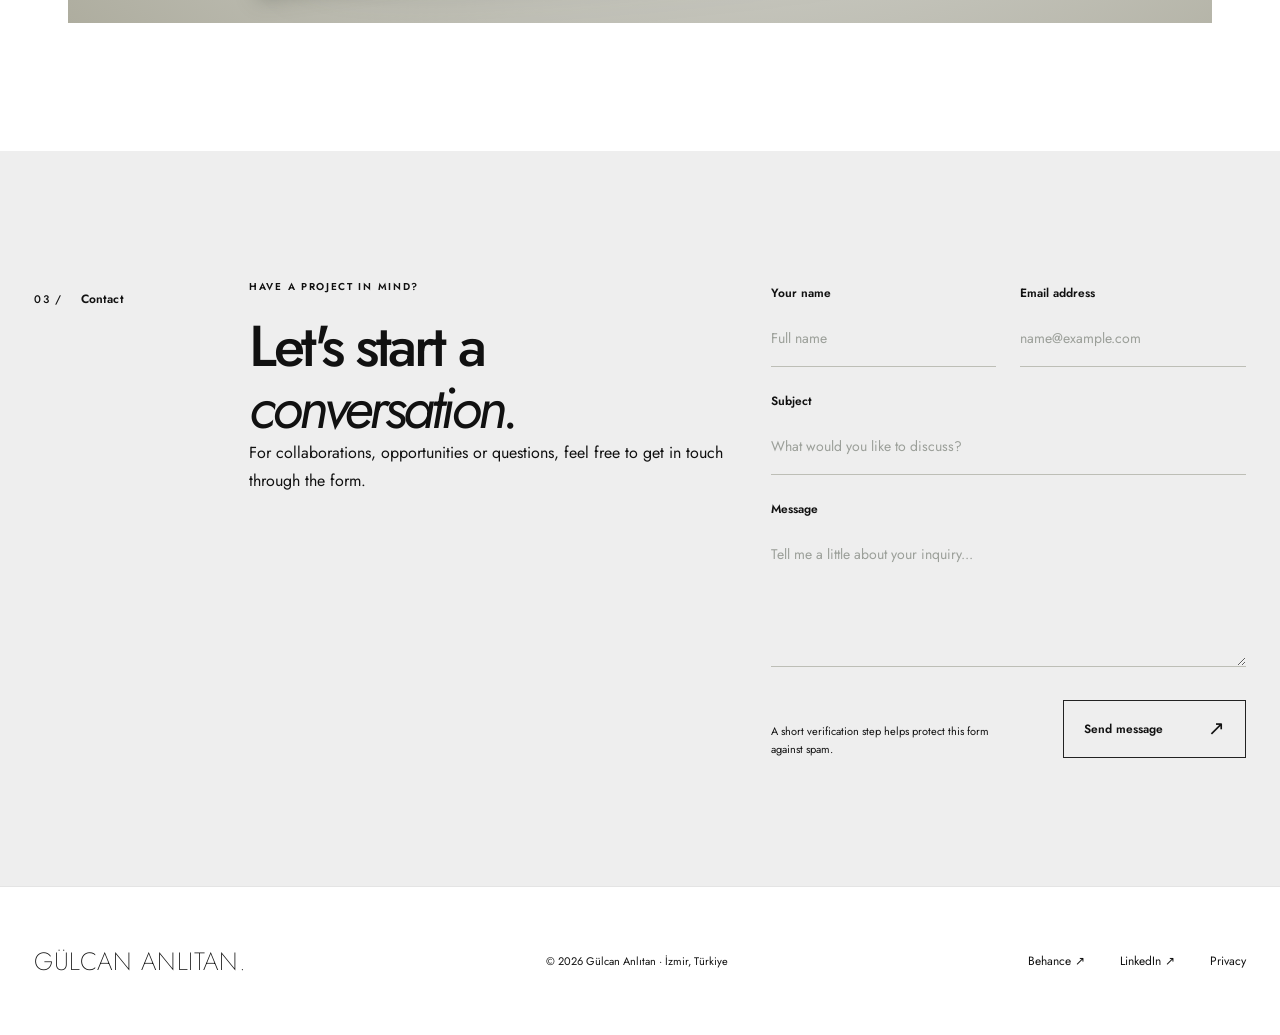
==== commit 62c61cc8: "Publish website from fafe87174882" ====
--- a/index.html
+++ b/index.html
@@ -36,7 +36,7 @@
 <div class="pg-column pg-column--left">
 <figure class="pg-card" style="--pg-mobile-order:1">
 <div class="pg-card__media">
-<img class="pg-card__image" src="/projects/folda/grid.png" alt="Folda. project image" loading="eager" decoding="async" fetchpriority="high">
+<img class="pg-card__image" src="/projects/folda/gallery-opt-768.webp" alt="Folda. project image" loading="eager" decoding="async" fetchpriority="high" width="1900" height="1079" srcset="/projects/folda/gallery-opt-480.webp 480w, /projects/folda/gallery-opt-768.webp 768w, /projects/folda/gallery-opt-1120.webp 1120w, /projects/folda/gallery-opt-1600.webp 1600w" sizes="(max-width: 500px) 90vw, (max-width: 700px) 94vw, (max-width: 1580px) 46vw, 720px">
 <div class="pg-card__draft" aria-hidden="true"><span class="top"></span><span class="right"></span><span class="bottom"></span><span class="left"></span><span class="crosshair"></span></div>
 <div class="pg-card__overlay" aria-hidden="true"><span class="pg-card__overlay-name">Folda.</span></div>
 </div>
@@ -44,7 +44,7 @@
 </figure>
 <figure class="pg-card" style="--pg-mobile-order:3">
 <div class="pg-card__media">
-<img class="pg-card__image" src="/projects/spolia/grid.png" alt="Spolia project image" loading="lazy" decoding="async">
+<img class="pg-card__image" src="/projects/spolia/gallery-opt-768.webp" alt="Spolia project image" loading="lazy" decoding="async" width="1650" height="1280" srcset="/projects/spolia/gallery-opt-480.webp 480w, /projects/spolia/gallery-opt-768.webp 768w, /projects/spolia/gallery-opt-1120.webp 1120w, /projects/spolia/gallery-opt-1600.webp 1600w" sizes="(max-width: 500px) 90vw, (max-width: 700px) 94vw, (max-width: 1580px) 46vw, 720px">
 <div class="pg-card__draft" aria-hidden="true"><span class="top"></span><span class="right"></span><span class="bottom"></span><span class="left"></span><span class="crosshair"></span></div>
 <div class="pg-card__overlay" aria-hidden="true"><span class="pg-card__overlay-name">Spolia</span></div>
 </div>
@@ -52,7 +52,7 @@
 </figure>
 <figure class="pg-card" style="--pg-mobile-order:5">
 <div class="pg-card__media">
-<img class="pg-card__image" src="/projects/arbor%20vitae/grid.png" alt="Arbor Vitae project image" loading="lazy" decoding="async">
+<img class="pg-card__image" src="/projects/arbor%20vitae/gallery-opt-720.webp" alt="Arbor Vitae project image" loading="lazy" decoding="async" width="720" height="960" srcset="/projects/arbor%20vitae/gallery-opt-480.webp 480w, /projects/arbor%20vitae/gallery-opt-720.webp 720w" sizes="(max-width: 500px) 90vw, (max-width: 700px) 94vw, (max-width: 1580px) 46vw, 720px">
 <div class="pg-card__draft" aria-hidden="true"><span class="top"></span><span class="right"></span><span class="bottom"></span><span class="left"></span><span class="crosshair"></span></div>
 <div class="pg-card__overlay" aria-hidden="true"><span class="pg-card__overlay-name">Arbor Vitae</span></div>
 </div>
@@ -60,7 +60,7 @@
 </figure>
 <figure class="pg-card" style="--pg-mobile-order:7">
 <div class="pg-card__media">
-<img class="pg-card__image" src="/projects/terroir%20house/grid.png" alt="Terroir House project image" loading="lazy" decoding="async">
+<img class="pg-card__image" src="/projects/terroir%20house/gallery-opt-768.webp" alt="Terroir House project image" loading="lazy" decoding="async" width="800" height="566" srcset="/projects/terroir%20house/gallery-opt-480.webp 480w, /projects/terroir%20house/gallery-opt-768.webp 768w, /projects/terroir%20house/gallery-opt-800.webp 800w" sizes="(max-width: 500px) 90vw, (max-width: 700px) 94vw, (max-width: 1580px) 46vw, 720px">
 <div class="pg-card__draft" aria-hidden="true"><span class="top"></span><span class="right"></span><span class="bottom"></span><span class="left"></span><span class="crosshair"></span></div>
 <div class="pg-card__overlay" aria-hidden="true"><span class="pg-card__overlay-name">Terroir House</span></div>
 </div>
@@ -68,7 +68,7 @@
 </figure>
 <figure class="pg-card" style="--pg-mobile-order:9">
 <div class="pg-card__media">
-<img class="pg-card__image" src="/projects/ceramic%20work%20cube/grid.jpg" alt="Ceramic Work - Cube project image" loading="lazy" decoding="async">
+<img class="pg-card__image" src="/projects/ceramic%20work%20cube/gallery-opt-768.webp" alt="Ceramic Work - Cube project image" loading="lazy" decoding="async" width="1440" height="1502" srcset="/projects/ceramic%20work%20cube/gallery-opt-480.webp 480w, /projects/ceramic%20work%20cube/gallery-opt-768.webp 768w, /projects/ceramic%20work%20cube/gallery-opt-1120.webp 1120w, /projects/ceramic%20work%20cube/gallery-opt-1440.webp 1440w" sizes="(max-width: 500px) 90vw, (max-width: 700px) 94vw, (max-width: 1580px) 46vw, 720px">
 <div class="pg-card__draft" aria-hidden="true"><span class="top"></span><span class="right"></span><span class="bottom"></span><span class="left"></span><span class="crosshair"></span></div>
 <div class="pg-card__overlay" aria-hidden="true"><span class="pg-card__overlay-name">Ceramic Work - Cube</span></div>
 </div>
@@ -78,7 +78,7 @@
 <div class="pg-column pg-column--right">
 <figure class="pg-card" style="--pg-mobile-order:2">
 <div class="pg-card__media">
-<img class="pg-card__image" src="/projects/social%20layers/grid.png" alt="Social Layers project image" loading="eager" decoding="async">
+<img class="pg-card__image" src="/projects/social%20layers/gallery-opt-768.webp" alt="Social Layers project image" loading="eager" decoding="async" width="900" height="507" srcset="/projects/social%20layers/gallery-opt-480.webp 480w, /projects/social%20layers/gallery-opt-768.webp 768w, /projects/social%20layers/gallery-opt-900.webp 900w" sizes="(max-width: 500px) 90vw, (max-width: 700px) 94vw, (max-width: 1580px) 46vw, 720px">
 <div class="pg-card__draft" aria-hidden="true"><span class="top"></span><span class="right"></span><span class="bottom"></span><span class="left"></span><span class="crosshair"></span></div>
 <div class="pg-card__overlay" aria-hidden="true"><span class="pg-card__overlay-name">Social Layers</span></div>
 </div>
@@ -86,7 +86,7 @@
 </figure>
 <figure class="pg-card" style="--pg-mobile-order:4">
 <div class="pg-card__media">
-<img class="pg-card__image" src="/projects/campus%20pavilion/grid.png" alt="Campus Pavilion project image" loading="lazy" decoding="async">
+<img class="pg-card__image" src="/projects/campus%20pavilion/gallery-opt-768.webp" alt="Campus Pavilion project image" loading="lazy" decoding="async" width="950" height="546" srcset="/projects/campus%20pavilion/gallery-opt-480.webp 480w, /projects/campus%20pavilion/gallery-opt-768.webp 768w, /projects/campus%20pavilion/gallery-opt-950.webp 950w" sizes="(max-width: 500px) 90vw, (max-width: 700px) 94vw, (max-width: 1580px) 46vw, 720px">
 <div class="pg-card__draft" aria-hidden="true"><span class="top"></span><span class="right"></span><span class="bottom"></span><span class="left"></span><span class="crosshair"></span></div>
 <div class="pg-card__overlay" aria-hidden="true"><span class="pg-card__overlay-name">Campus Pavilion</span></div>
 </div>
@@ -94,7 +94,7 @@
 </figure>
 <figure class="pg-card" style="--pg-mobile-order:6">
 <div class="pg-card__media">
-<img class="pg-card__image" src="/projects/hobby%20house/grid.png" alt="Hobby House project image" loading="lazy" decoding="async">
+<img class="pg-card__image" src="/projects/hobby%20house/gallery-opt-768.webp" alt="Hobby House project image" loading="lazy" decoding="async" width="2070" height="1429" srcset="/projects/hobby%20house/gallery-opt-480.webp 480w, /projects/hobby%20house/gallery-opt-768.webp 768w, /projects/hobby%20house/gallery-opt-1120.webp 1120w, /projects/hobby%20house/gallery-opt-1600.webp 1600w" sizes="(max-width: 500px) 90vw, (max-width: 700px) 94vw, (max-width: 1580px) 46vw, 720px">
 <div class="pg-card__draft" aria-hidden="true"><span class="top"></span><span class="right"></span><span class="bottom"></span><span class="left"></span><span class="crosshair"></span></div>
 <div class="pg-card__overlay" aria-hidden="true"><span class="pg-card__overlay-name">Hobby House</span></div>
 </div>
@@ -102,7 +102,7 @@
 </figure>
 <figure class="pg-card" style="--pg-mobile-order:8">
 <div class="pg-card__media">
-<img class="pg-card__image" src="/projects/ceramic%20work%20book%20holder/grid.jpg" alt="Ceramic Work - Book Holder project image" loading="lazy" decoding="async">
+<img class="pg-card__image" src="/projects/ceramic%20work%20book%20holder/gallery-opt-768.webp" alt="Ceramic Work - Book Holder project image" loading="lazy" decoding="async" width="1920" height="1440" srcset="/projects/ceramic%20work%20book%20holder/gallery-opt-480.webp 480w, /projects/ceramic%20work%20book%20holder/gallery-opt-768.webp 768w, /projects/ceramic%20work%20book%20holder/gallery-opt-1120.webp 1120w, /projects/ceramic%20work%20book%20holder/gallery-opt-1600.webp 1600w" sizes="(max-width: 500px) 90vw, (max-width: 700px) 94vw, (max-width: 1580px) 46vw, 720px">
 <div class="pg-card__draft" aria-hidden="true"><span class="top"></span><span class="right"></span><span class="bottom"></span><span class="left"></span><span class="crosshair"></span></div>
 <div class="pg-card__overlay" aria-hidden="true"><span class="pg-card__overlay-name">Ceramic Work - Book Holder</span></div>
 </div>
@@ -110,7 +110,7 @@
 </figure>
 <figure class="pg-card" style="--pg-mobile-order:10">
 <div class="pg-card__media">
-<img class="pg-card__image" src="/projects/folded/grid.png" alt="Folded project image" loading="lazy" decoding="async">
+<img class="pg-card__image" src="/projects/folded/gallery-opt-768.webp" alt="Folded project image" loading="lazy" decoding="async" width="1000" height="750" srcset="/projects/folded/gallery-opt-480.webp 480w, /projects/folded/gallery-opt-768.webp 768w, /projects/folded/gallery-opt-1000.webp 1000w" sizes="(max-width: 500px) 90vw, (max-width: 700px) 94vw, (max-width: 1580px) 46vw, 720px">
 <div class="pg-card__draft" aria-hidden="true"><span class="top"></span><span class="right"></span><span class="bottom"></span><span class="left"></span><span class="crosshair"></span></div>
 <div class="pg-card__overlay" aria-hidden="true"><span class="pg-card__overlay-name">Folded</span></div>
 </div>
@@ -118,7 +118,7 @@
 </figure>
 <figure class="pg-card" style="--pg-mobile-order:11">
 <div class="pg-card__media">
-<img class="pg-card__image" src="/projects/the%20eden%20project/grid.png" alt="The Eden Project - Structure Model Work project image" loading="lazy" decoding="async">
+<img class="pg-card__image" src="/projects/the%20eden%20project/gallery-opt-768.webp" alt="The Eden Project - Structure Model Work project image" loading="lazy" decoding="async" width="900" height="1023" srcset="/projects/the%20eden%20project/gallery-opt-480.webp 480w, /projects/the%20eden%20project/gallery-opt-768.webp 768w, /projects/the%20eden%20project/gallery-opt-900.webp 900w" sizes="(max-width: 500px) 90vw, (max-width: 700px) 94vw, (max-width: 1580px) 46vw, 720px">
 <div class="pg-card__draft" aria-hidden="true"><span class="top"></span><span class="right"></span><span class="bottom"></span><span class="left"></span><span class="crosshair"></span></div>
 <div class="pg-card__overlay" aria-hidden="true"><span class="pg-card__overlay-name">The Eden Project - Structure Model Work</span></div>
 </div>
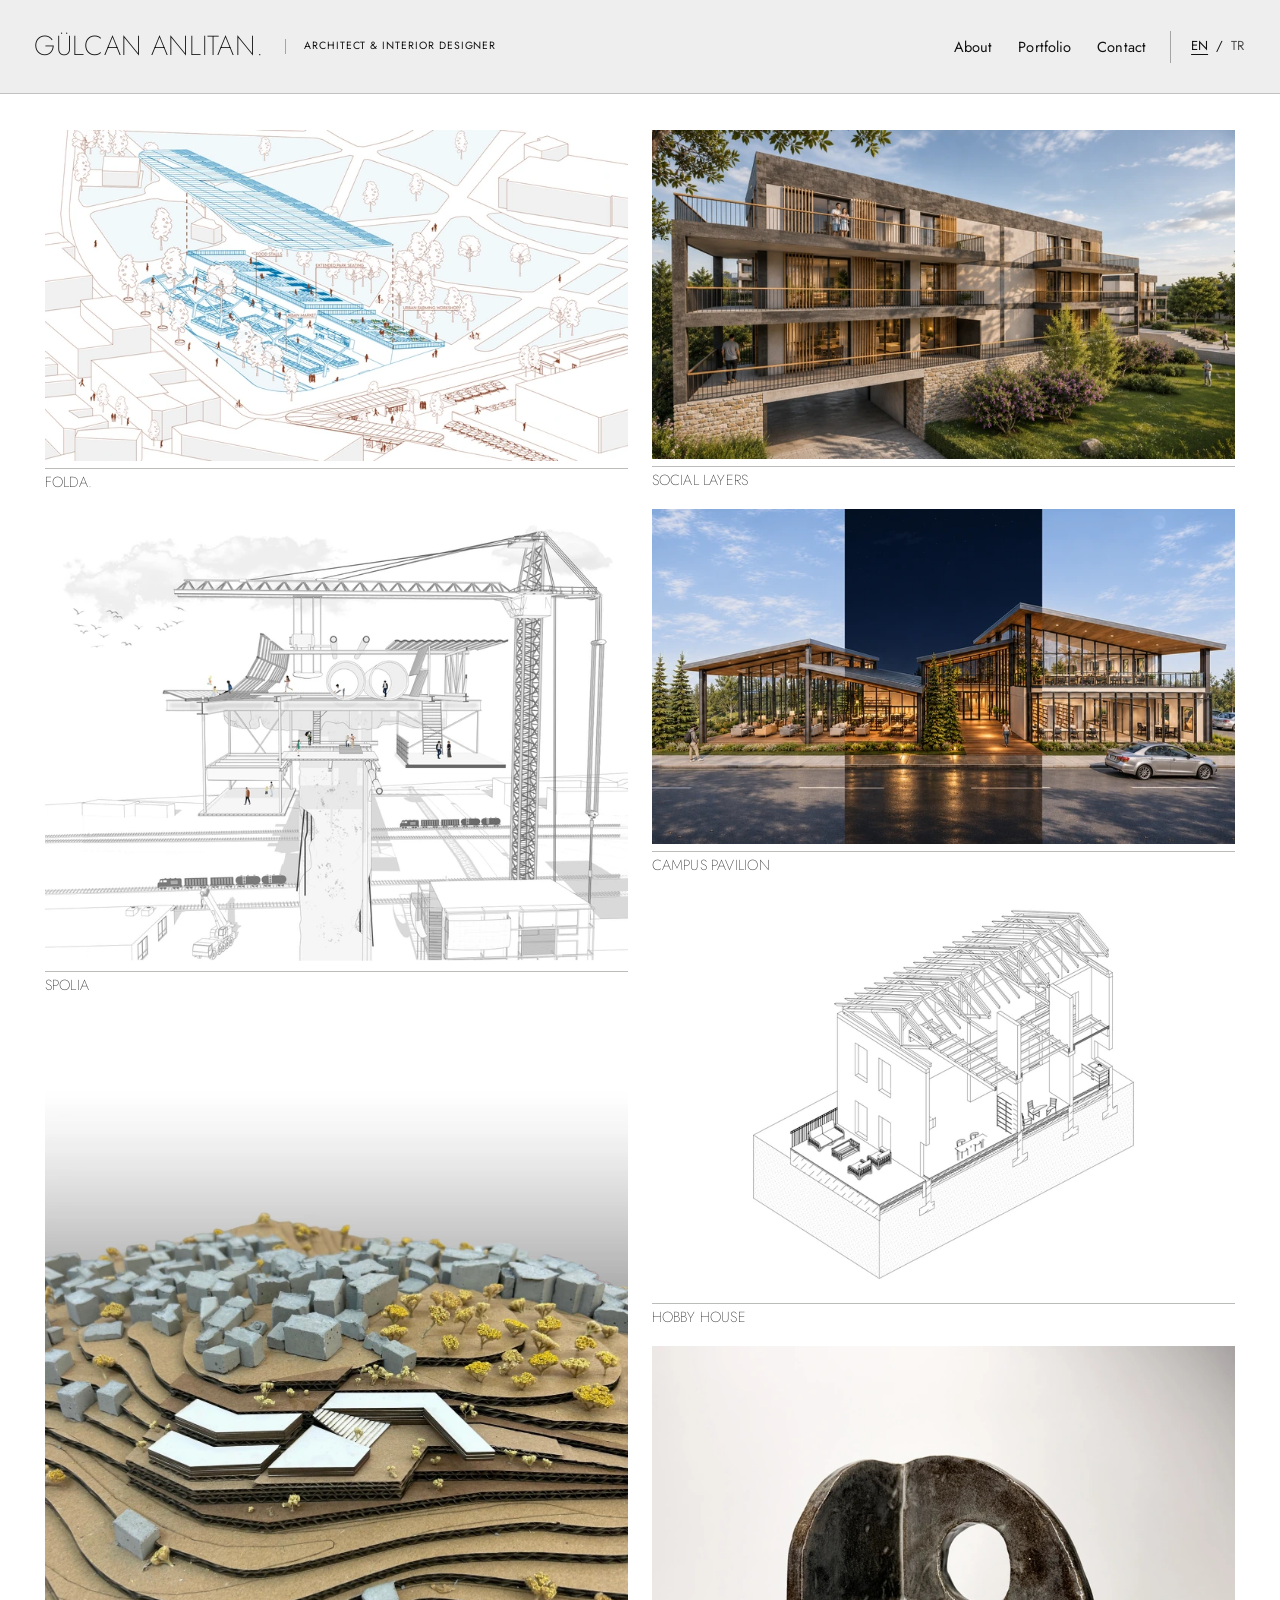
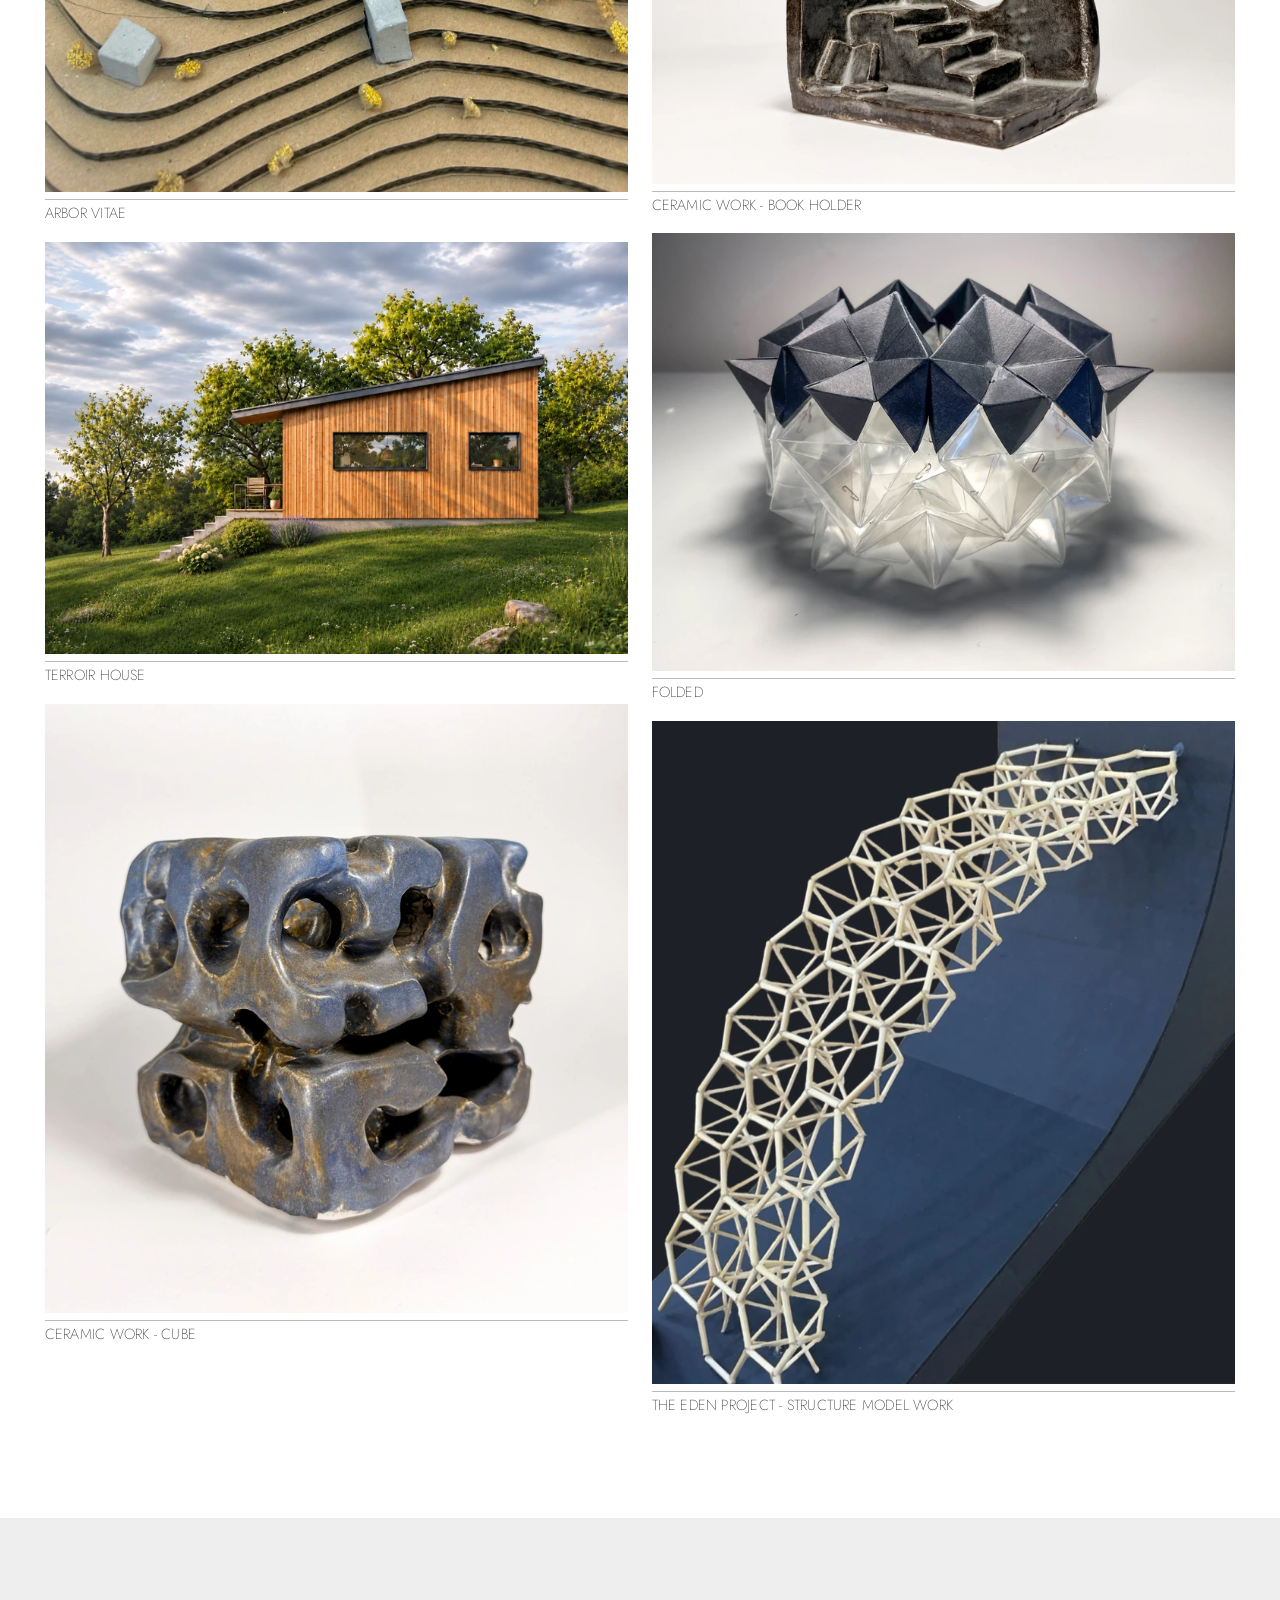
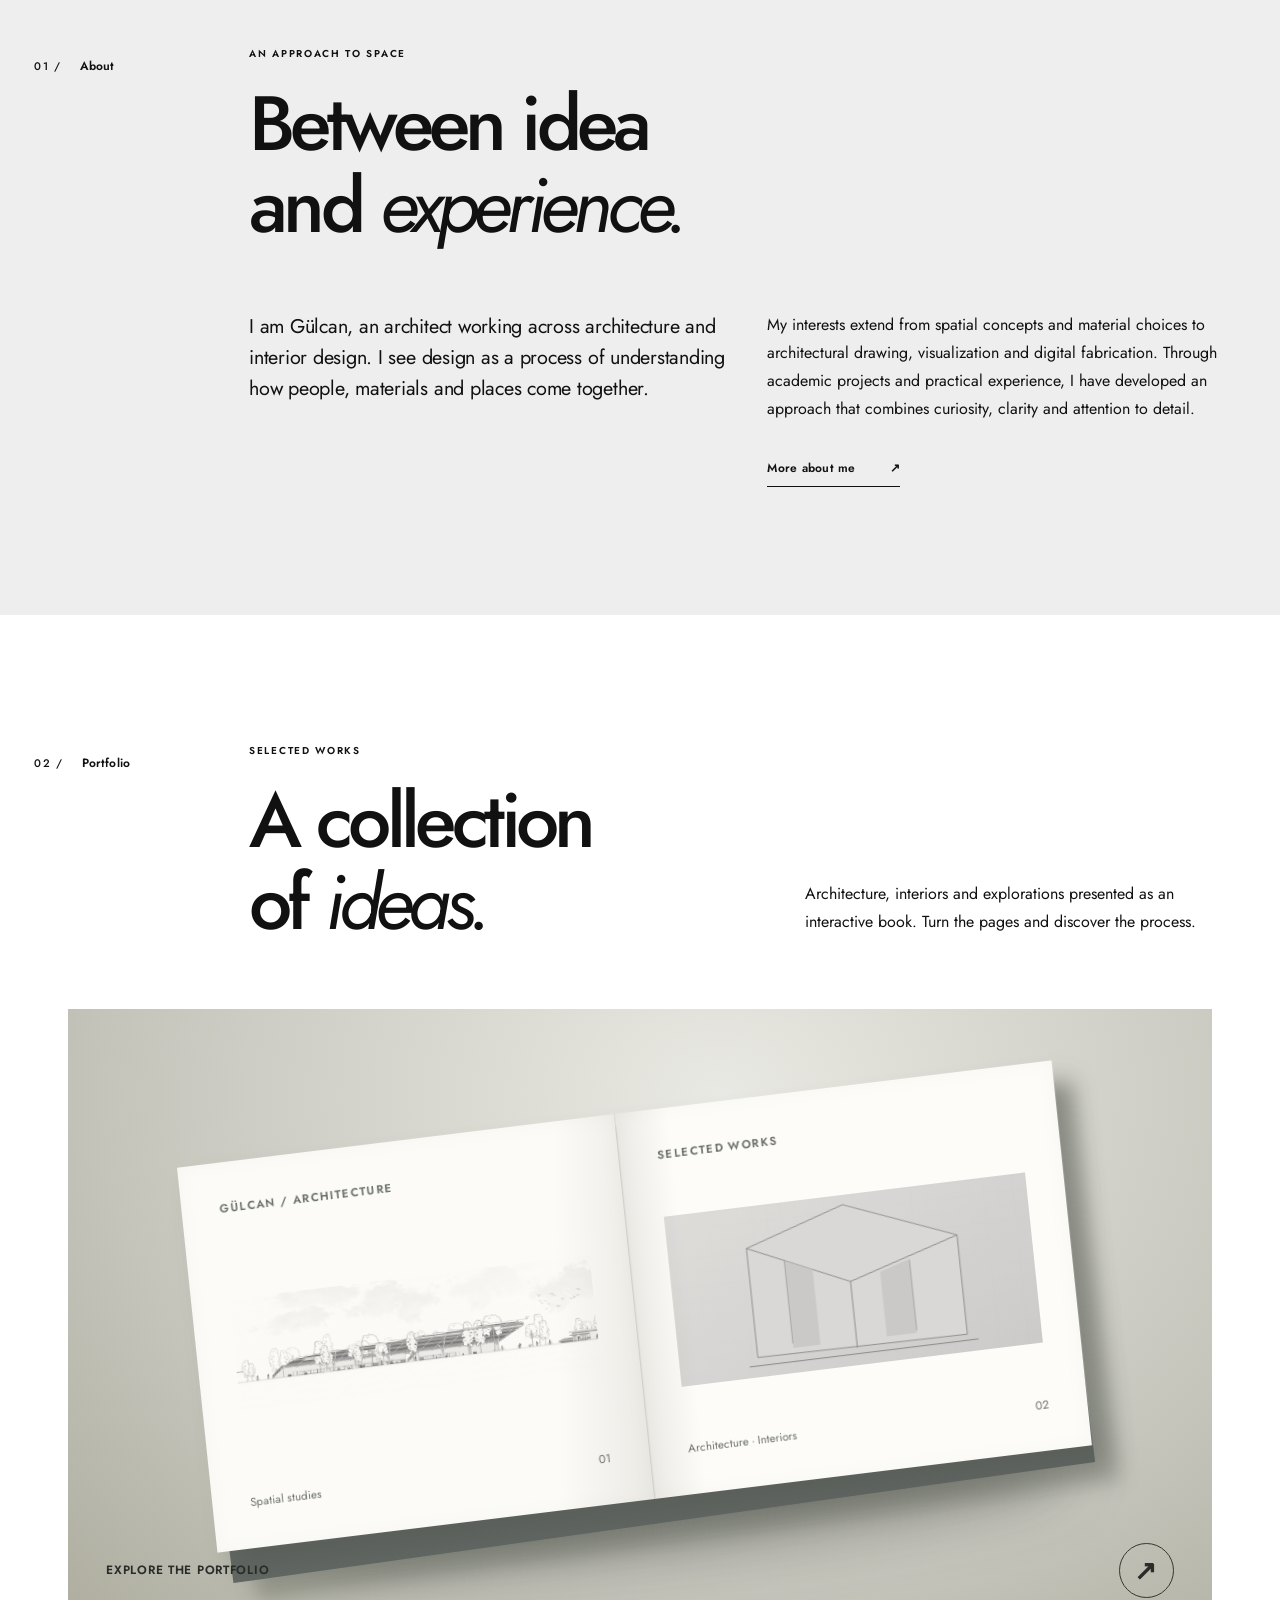
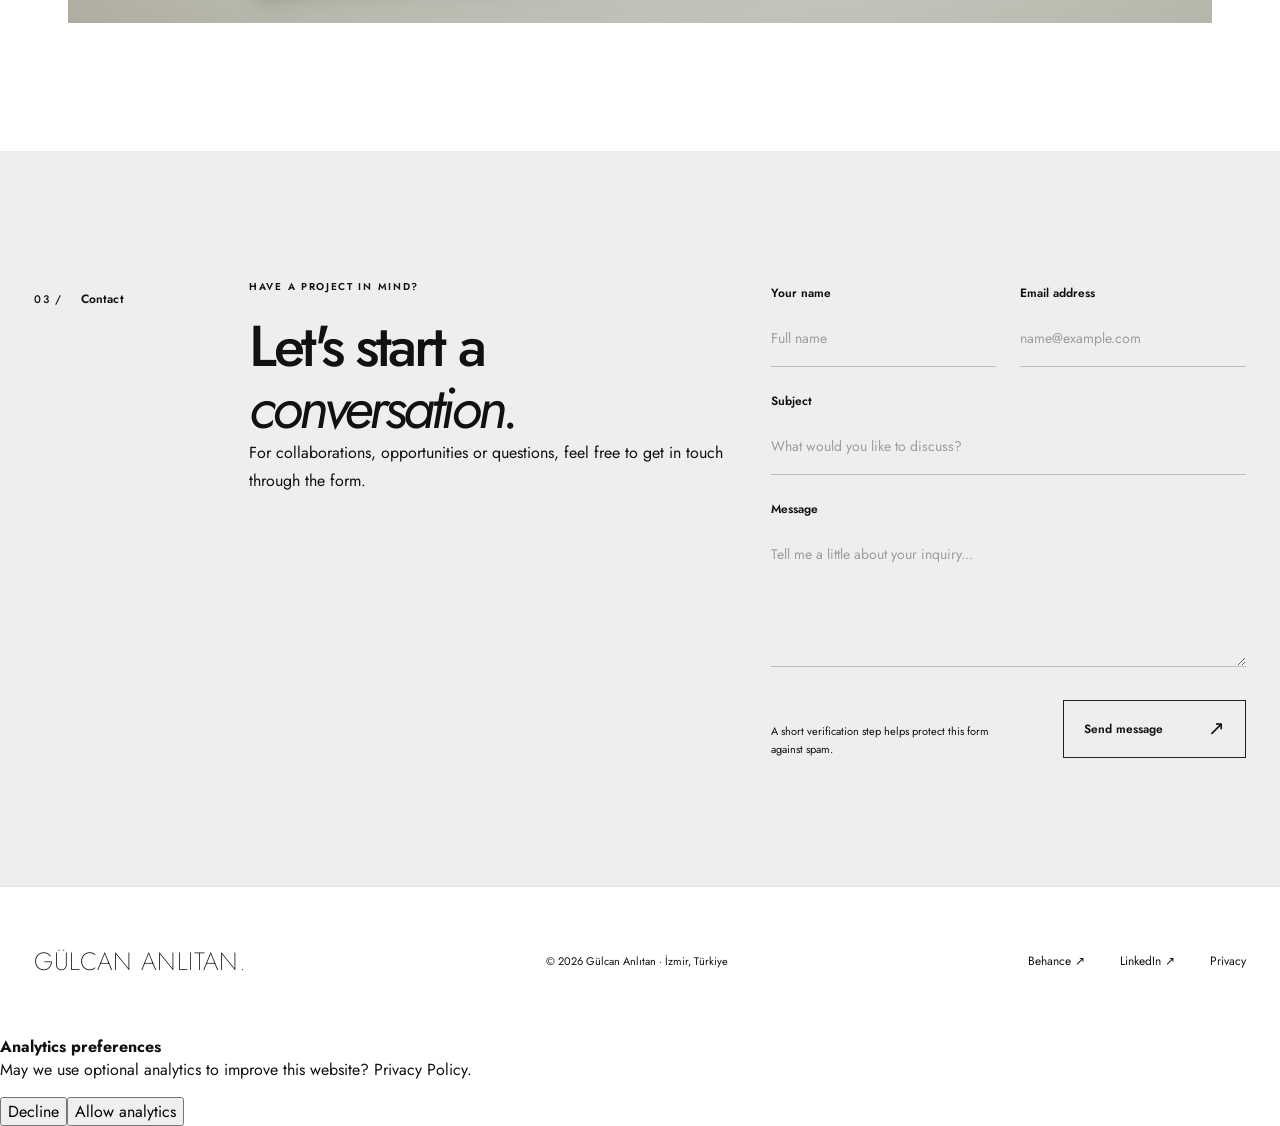
==== commit eb9b6c29: "Publish website from cf19a2aa62cf" ====
--- a/index.html
+++ b/index.html
@@ -4,12 +4,15 @@
 <meta name="theme-color" content="#eeeeee">
 <meta name="description" content="Gülcan Anlıtan is an architect and interior designer based in İzmir, Türkiye. Explore selected architectural projects, interior design and her portfolio.">
 <link rel="canonical" href="https://gulcan.net/">
+<link rel="alternate" hreflang="en" href="https://gulcan.net/">
+<link rel="alternate" hreflang="tr" href="https://gulcan.net/tr/">
+<link rel="alternate" hreflang="x-default" href="https://gulcan.net/">
 <title>Gülcan Anlıtan | Architect &amp; Interior Designer</title>
 <link rel="icon" type="image/svg+xml" href="/assets/favicon.svg">
 <link rel="stylesheet" href="/assets/style.css">
 <link rel="stylesheet" href="/assets/editorial.css">
 <link rel="stylesheet" href="/assets/projects-grid.css">
-<script defer src="/assets/script.js"></script>
+<script defer src="/assets/script.js?v=2></script>
 
 <!-- GitHub Pages publishing pipeline verified via source repository. -->
 <!-- Statcounter: cookie-free analytics, loaded only after consent -->
@@ -20,14 +23,15 @@
 var sc_security="af13d25f";
 var sc_client_storage="disabled";
 </script>
-<script defer src="/assets/analytics-preferences.js?v=2"></script>
+<script defer src="/assets/analytics-preferences.js?v=3"></script>
+<link rel="stylesheet" href="/assets/language.css?v=1">
 </head>
 <body class="editorial-site home-projects">
 <a class="skip" href="#main">Skip to content</a>
 <header class="ed-header" id="top"><nav class="ed-container ed-nav" aria-label="Main navigation">
 <a class="ed-identity" href="/" aria-label="Gülcan Anlıtan — Home"><strong>GÜLCAN ANLITAN<span>.</span></strong><span class="ed-role">Architect &amp; Interior Designer</span></a>
 <div class="nav-links ed-nav-links" id="main-nav"><a href="/about/">About</a><a href="/portfolio/">Portfolio</a><a href="#contact">Contact</a></div>
-<button class="menu-button ed-menu-button" type="button" aria-label="Open menu" aria-controls="main-nav" aria-expanded="false">☰</button>
+<div class="ed-header-tools"><div class="ed-language" role="group" aria-label="Language selection"><a href="/" lang="en" hreflang="en" aria-label="English" aria-current="true">EN</a><span aria-hidden="true">/</span><a href="/tr/" lang="tr" hreflang="tr" aria-label="Türkçe">TR</a></div><button class="menu-button ed-menu-button" type="button" aria-label="Open menu" aria-controls="main-nav" aria-expanded="false">☰</button></div>
 </nav></header>
 <main id="main">
 <section class="pg-section" aria-label="Selected architectural projects">
@@ -162,6 +166,7 @@
 <div class="ed-section-content ed-contact-content">
 <div><p class="ed-overline">Have a project in mind?</p><h2 id="contact-title">Let's start a<br><em>conversation.</em></h2><p class="ed-contact-intro">For collaborations, opportunities or questions, feel free to get in touch through the form.</p></div>
 <form class="ed-contact-form" method="POST" action="https://form.gulcan.net/send.php">
+<input type="hidden" name="lang" value="en">
 <input type="text" name="_honey" class="ed-honey" tabindex="-1" autocomplete="off" aria-hidden="true">
 <div class="ed-form-pair"><label>Your name <input type="text" name="name" placeholder="Full name" maxlength="120" required autocomplete="name"></label><label>Email address <input type="email" name="email" placeholder="name@example.com" maxlength="200" required autocomplete="email"></label></div>
 <label>Subject <input type="text" name="subject" placeholder="What would you like to discuss?" maxlength="150" required></label>
--- a/assets/language.css
+++ b/assets/language.css
@@ -0,0 +1,27 @@
+/* Shared language switch; preserve editorial typography and original brand. */
+.editorial-site .ed-nav .ed-nav-links{margin-left:auto;gap:clamp(14px,2vw,36px)}
+.ed-header-tools{display:flex;align-items:center;gap:12px;flex:0 0 auto}
+.ed-language{display:flex;align-items:center;gap:6px;flex:0 0 auto;white-space:nowrap;font-size:13px;line-height:1.4;font-weight:400;color:#111;border-left:1px solid #1115;padding-left:clamp(10px,1.4vw,22px)}
+.ed-language a{display:inline-flex;align-items:center;min-height:32px;padding-inline:2px;color:#505050}
+.ed-language a[aria-current="true"]{color:#111;text-decoration:underline;text-underline-offset:4px}
+.ed-language a:hover{text-decoration:underline;text-underline-offset:4px}
+.ed-language a:focus-visible{outline:2px solid #111;outline-offset:3px}
+.ed-privacy-top{display:flex;justify-content:space-between;align-items:center;gap:16px}
+@media(min-width:701px) and (max-width:1100px){
+ .editorial-site .ed-nav .ed-nav-links{display:none;position:absolute;top:100%;left:0;right:0;margin:0;padding:24px clamp(18px,2.65vw,64px);background:#eee;flex-direction:column;align-items:flex-start;gap:24px}
+ .editorial-site .ed-nav .ed-nav-links.open{display:flex}
+ .editorial-site .ed-header-tools .ed-menu-button{display:block}
+}
+@media(max-width:700px){
+ .editorial-site .ed-nav{gap:8px}
+ .editorial-site .ed-nav .ed-nav-links{top:100%;margin:0}
+ .ed-header-tools{gap:4px}
+ .ed-language{padding-left:7px;gap:3px;font-size:12px}
+ .ed-language a{min-height:36px}
+ .editorial-site .ed-header-tools .ed-menu-button{width:34px;flex:0 0 34px}
+ .editorial-site .ed-identity strong{font-size:clamp(18px,5.9vw,29px)}
+}
+@media(max-width:360px){
+ .editorial-site .ed-nav{flex-wrap:wrap;row-gap:4px;padding-block:12px}
+ .ed-header-tools{margin-left:auto}
+}
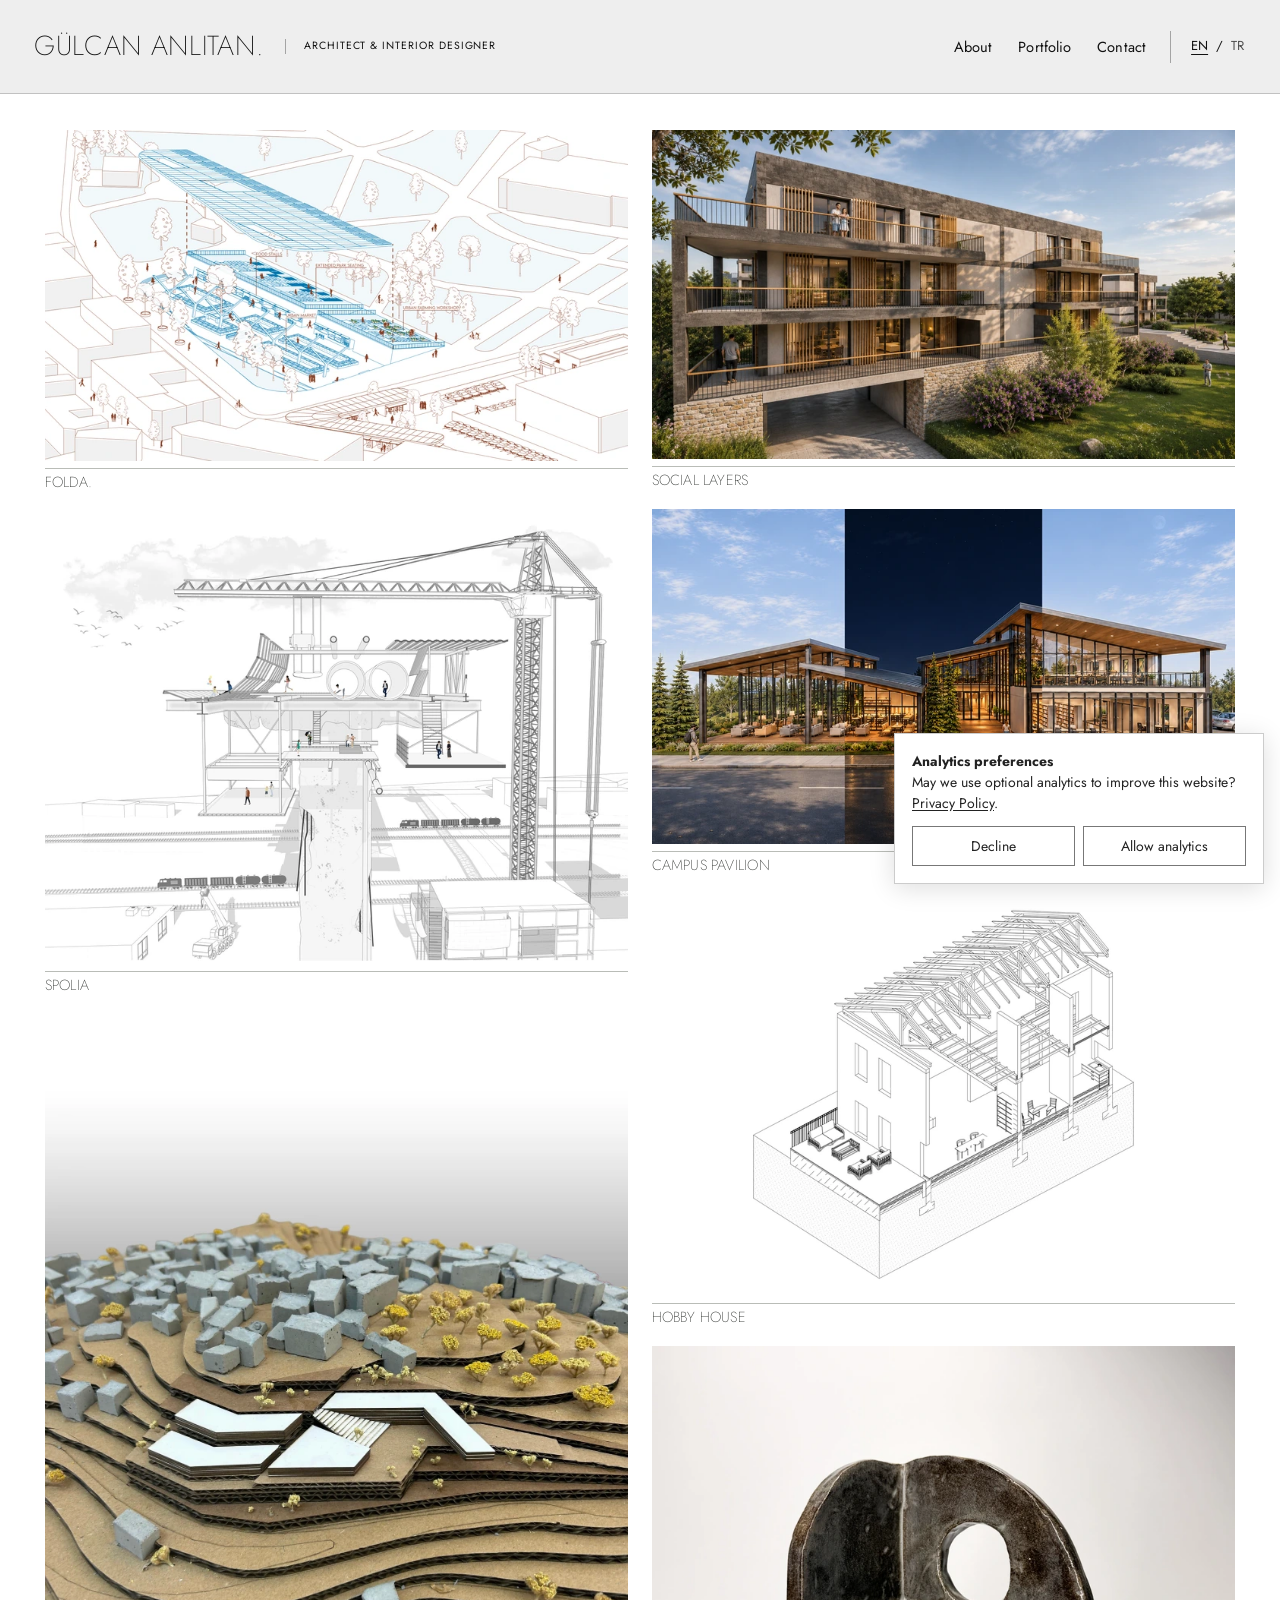
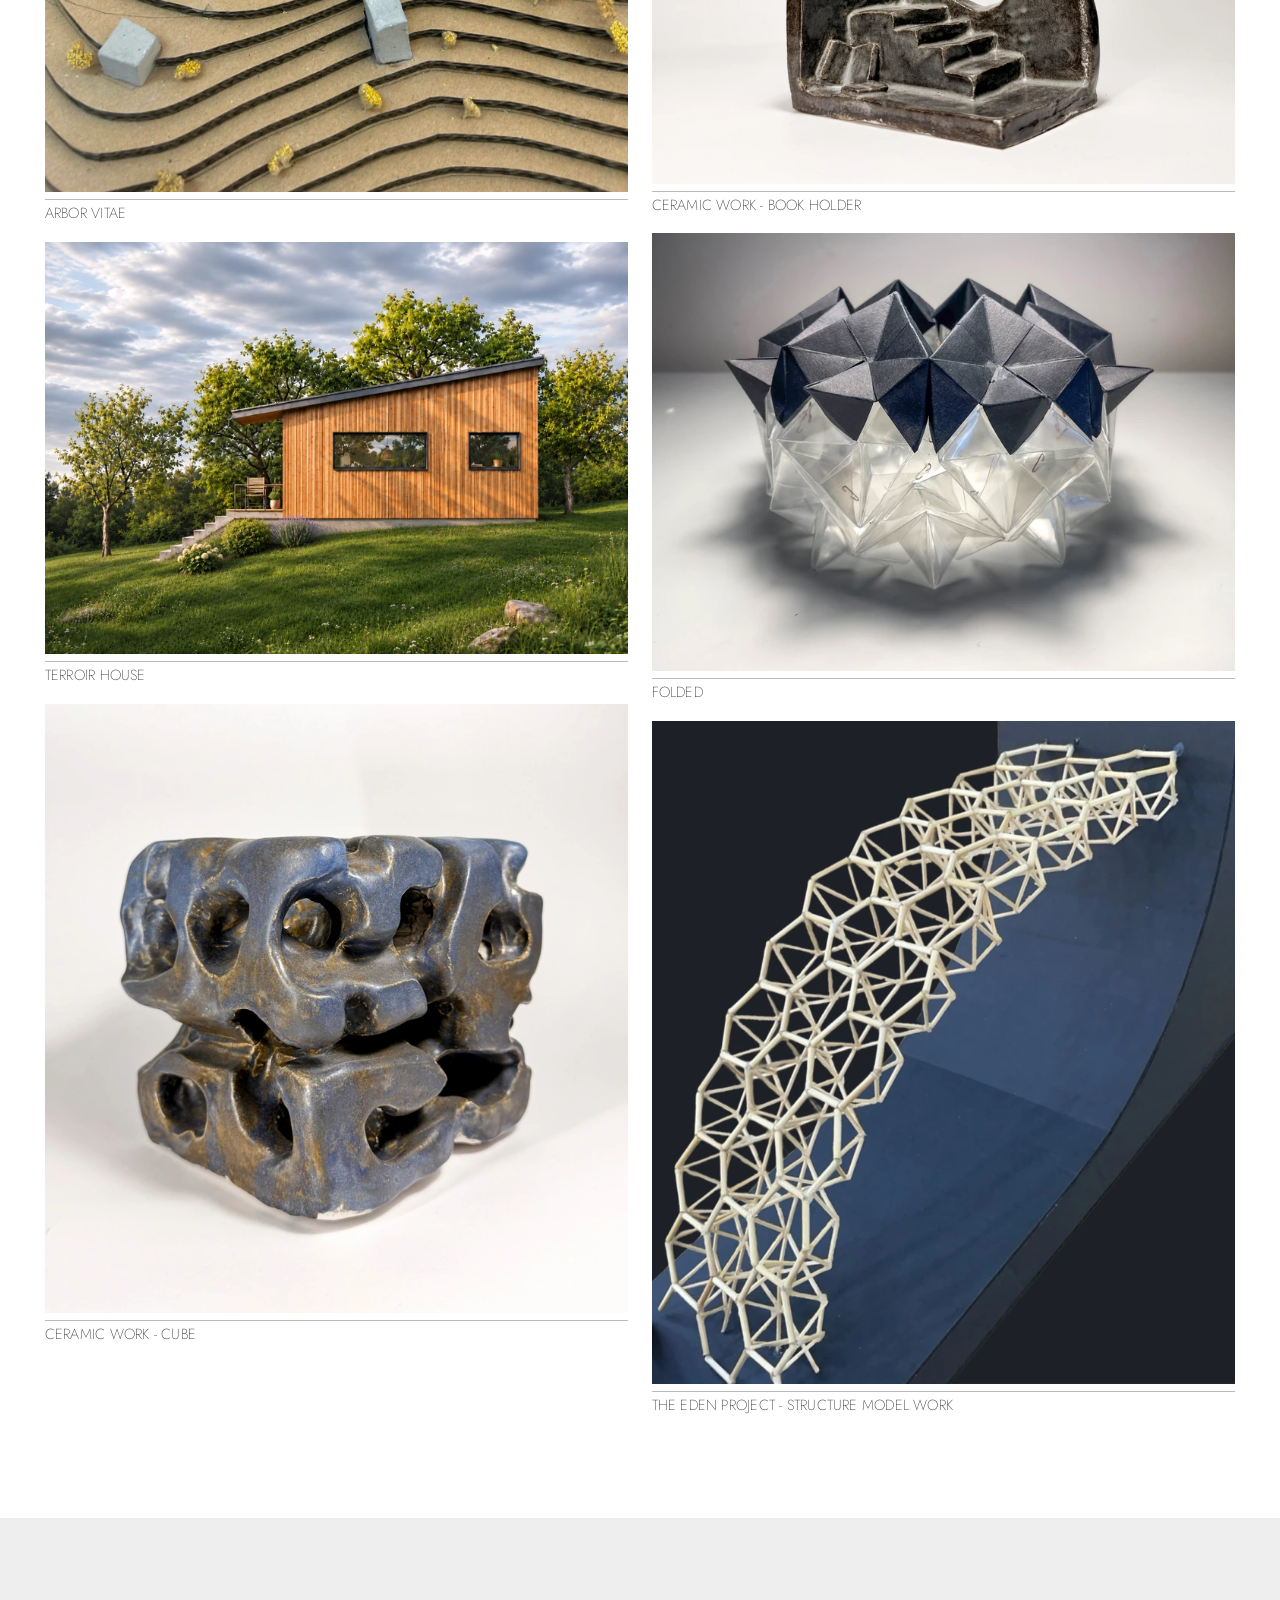
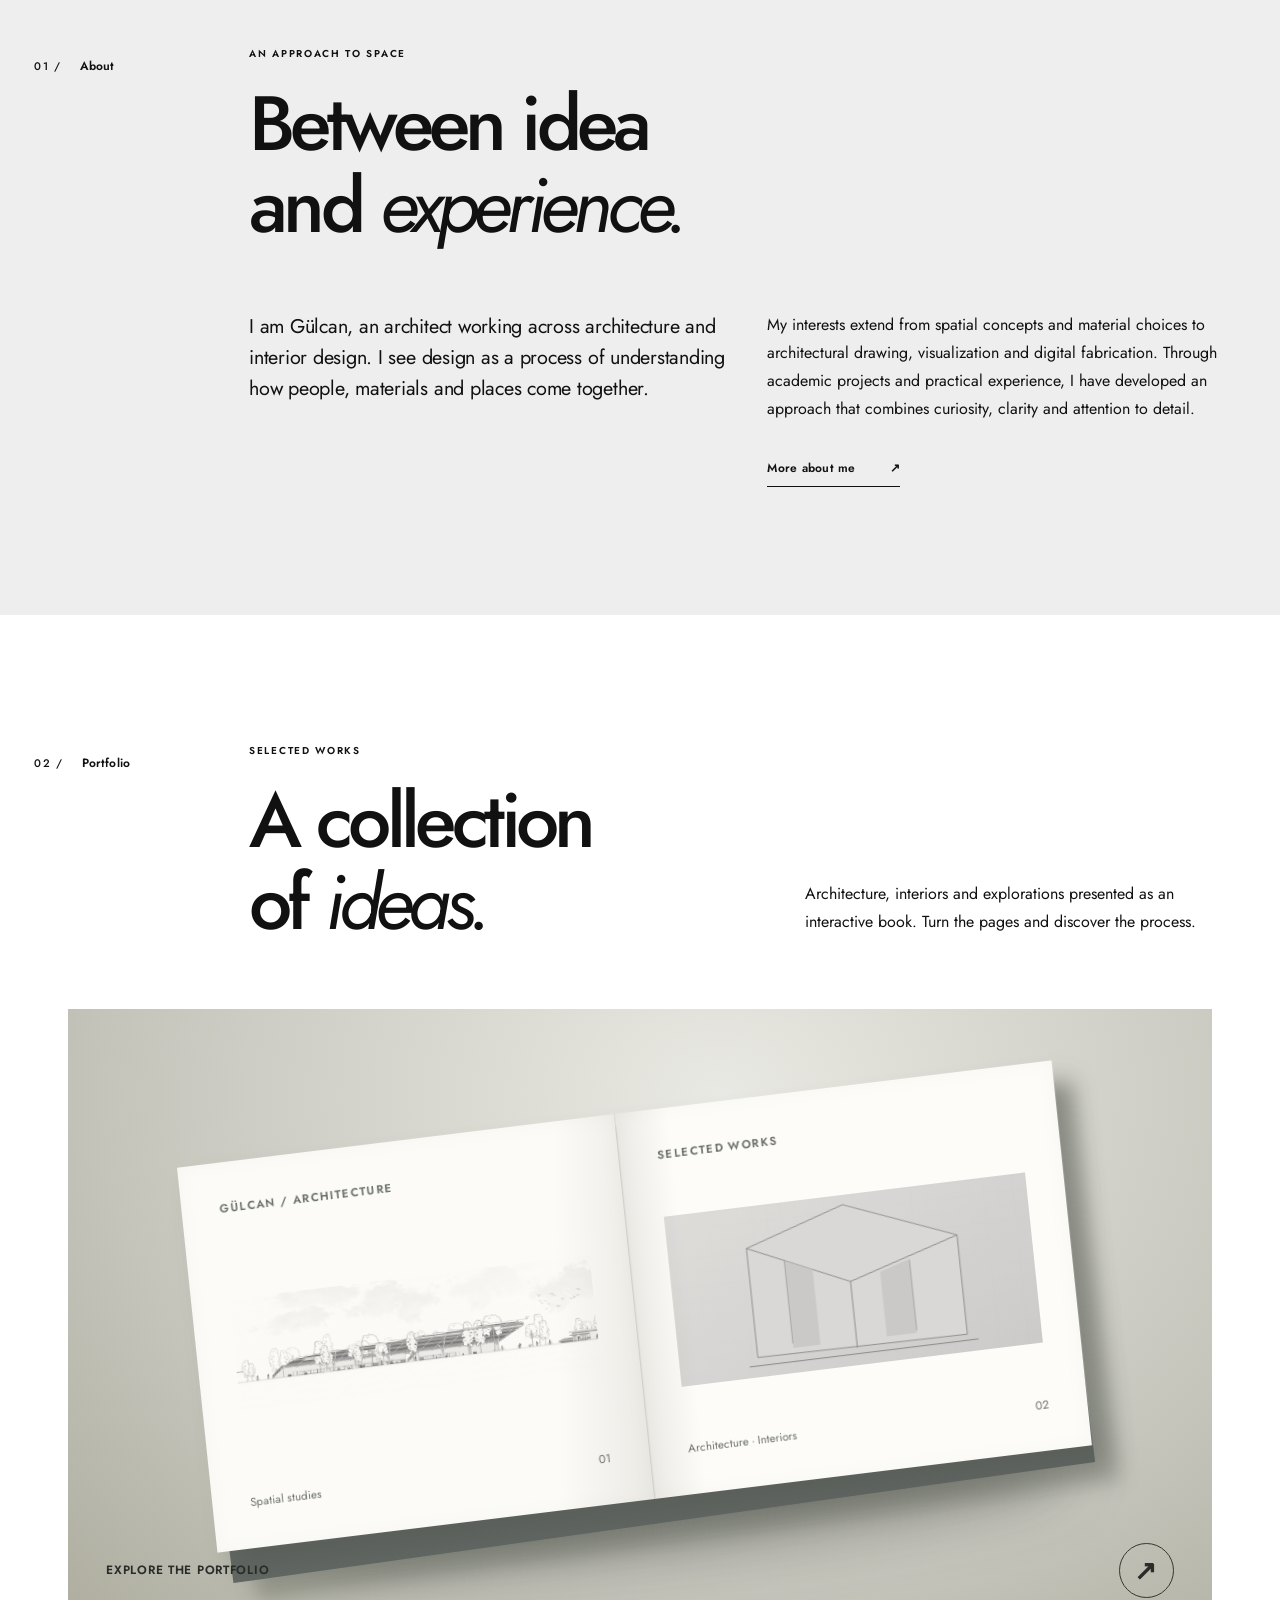
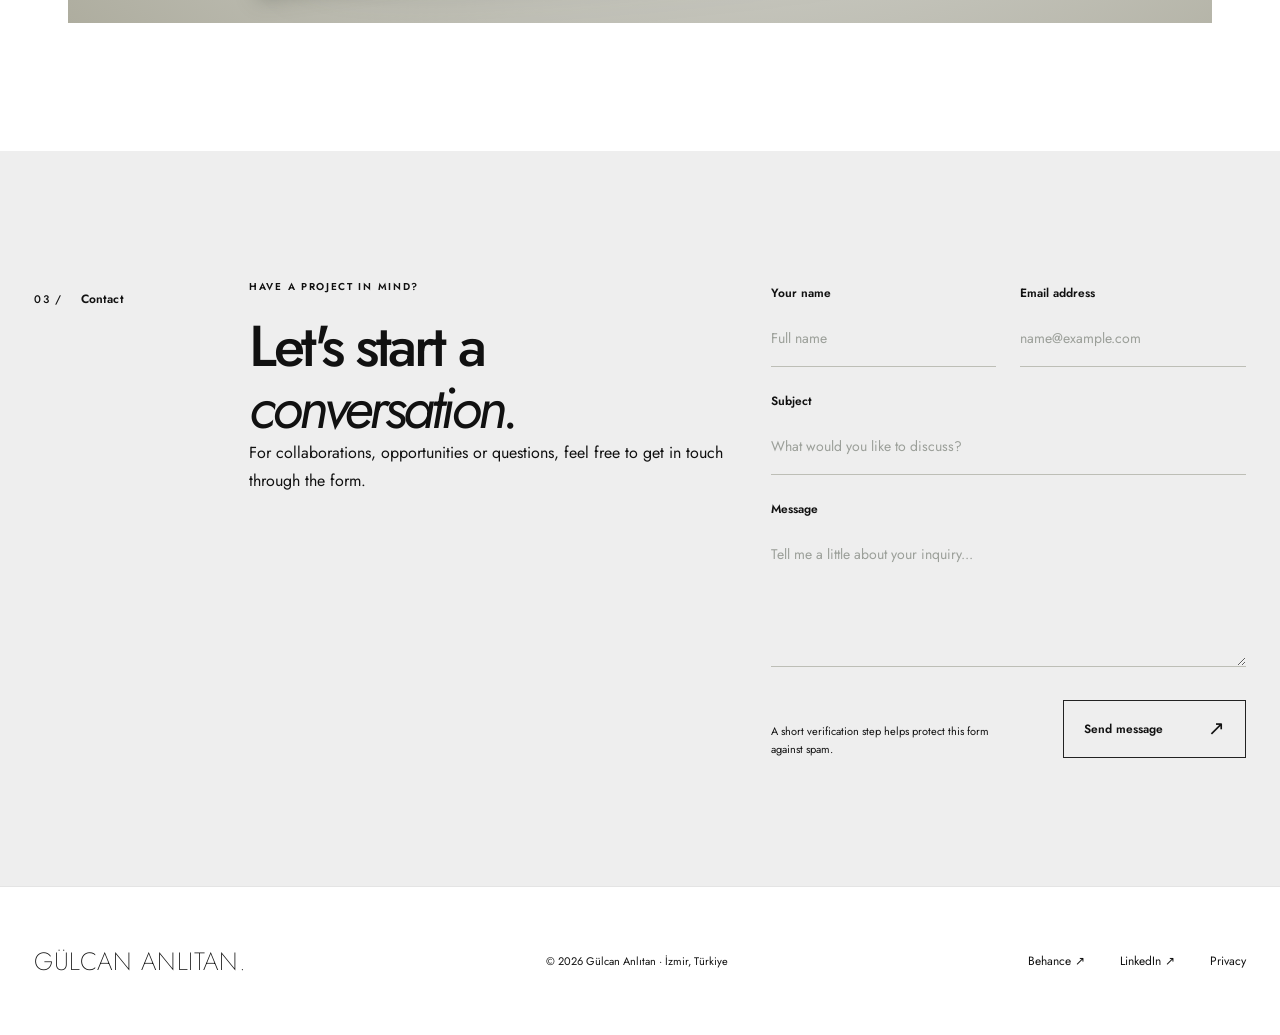
==== commit 0090cd6d: "Publish website from ae4bce604a55" ====
--- a/index.html
+++ b/index.html
@@ -12,11 +12,11 @@
 <link rel="stylesheet" href="/assets/style.css">
 <link rel="stylesheet" href="/assets/editorial.css">
 <link rel="stylesheet" href="/assets/projects-grid.css">
-<script defer src="/assets/script.js?v=2></script>
+<script defer src="/assets/script.js?v=3"></script>
 
 <!-- GitHub Pages publishing pipeline verified via source repository. -->
 <!-- Statcounter: cookie-free analytics, loaded only after consent -->
-<link rel="stylesheet" href="/assets/analytics-preferences.css?v=2">
+<link rel="stylesheet" href="/assets/analytics-preferences.css?v=3">
 <script>
 var sc_project=13372680;
 var sc_invisible=1;
@@ -24,7 +24,7 @@
 var sc_client_storage="disabled";
 </script>
 <script defer src="/assets/analytics-preferences.js?v=3"></script>
-<link rel="stylesheet" href="/assets/language.css?v=1">
+<link rel="stylesheet" href="/assets/language.css?v=2">
 </head>
 <body class="editorial-site home-projects">
 <a class="skip" href="#main">Skip to content</a>
--- a/assets/analytics-preferences.css
+++ b/assets/analytics-preferences.css
@@ -2,3 +2,8 @@
 .analytics-choice{position:fixed;z-index:1000;bottom:16px;right:16px;width:min(370px,calc(100% - 32px));padding:17px;background:#fff;color:#222;border:1px solid #ccc;box-shadow:0 4px 24px #0002;font:400 14px/1.5 "Jost",Arial,sans-serif}
 .analytics-choice p{margin:0 0 12px}.analytics-choice a{text-decoration:underline;text-underline-offset:2px}.analytics-actions{display:flex;gap:8px;flex-wrap:wrap}.analytics-actions button{flex:1;min-height:40px;border:1px solid #777;background:#fff;color:#222;padding:7px 12px;font:inherit;cursor:pointer}.analytics-actions button:hover{background:#eee}.analytics-actions button:disabled{opacity:.5;cursor:default}.analytics-signal{font-size:12px;margin-top:8px!important;margin-bottom:0!important}.analytics-choice button:focus-visible{outline:2px solid #222;outline-offset:3px}
 .ed-footer-links{flex-wrap:wrap}
+
+/* Anchor the same consent panel to the visible screen on both languages. */
+@media(max-width:700px){
+ .analytics-choice{position:fixed;top:auto;left:12px;right:12px;bottom:calc(12px + env(safe-area-inset-bottom,0px));width:auto;max-width:none;max-height:calc(100vh - 32px);overflow:auto;margin:0;z-index:1000}
+}
--- a/assets/language.css
+++ b/assets/language.css
@@ -25,3 +25,10 @@
  .editorial-site .ed-nav{flex-wrap:wrap;row-gap:4px;padding-block:12px}
  .ed-header-tools{margin-left:auto}
 }
+
+/* Keep natural text widths measurable by the mobile brand alignment script. */
+@media(max-width:700px){
+ .editorial-site .ed-identity strong,.editorial-site .ed-identity .ed-role{width:max-content;max-width:none;flex:0 0 auto;align-self:flex-start}
+ html[lang="tr"] .home-projects .ed-contact-content h2{font-size:clamp(28px,5vw,64px);line-height:1.13;overflow-wrap:normal}
+}
+html[lang="tr"] .home-projects .ed-contact-content h2{font-size:clamp(30px,3.4vw,54px);line-height:1.15;letter-spacing:-.035em}
